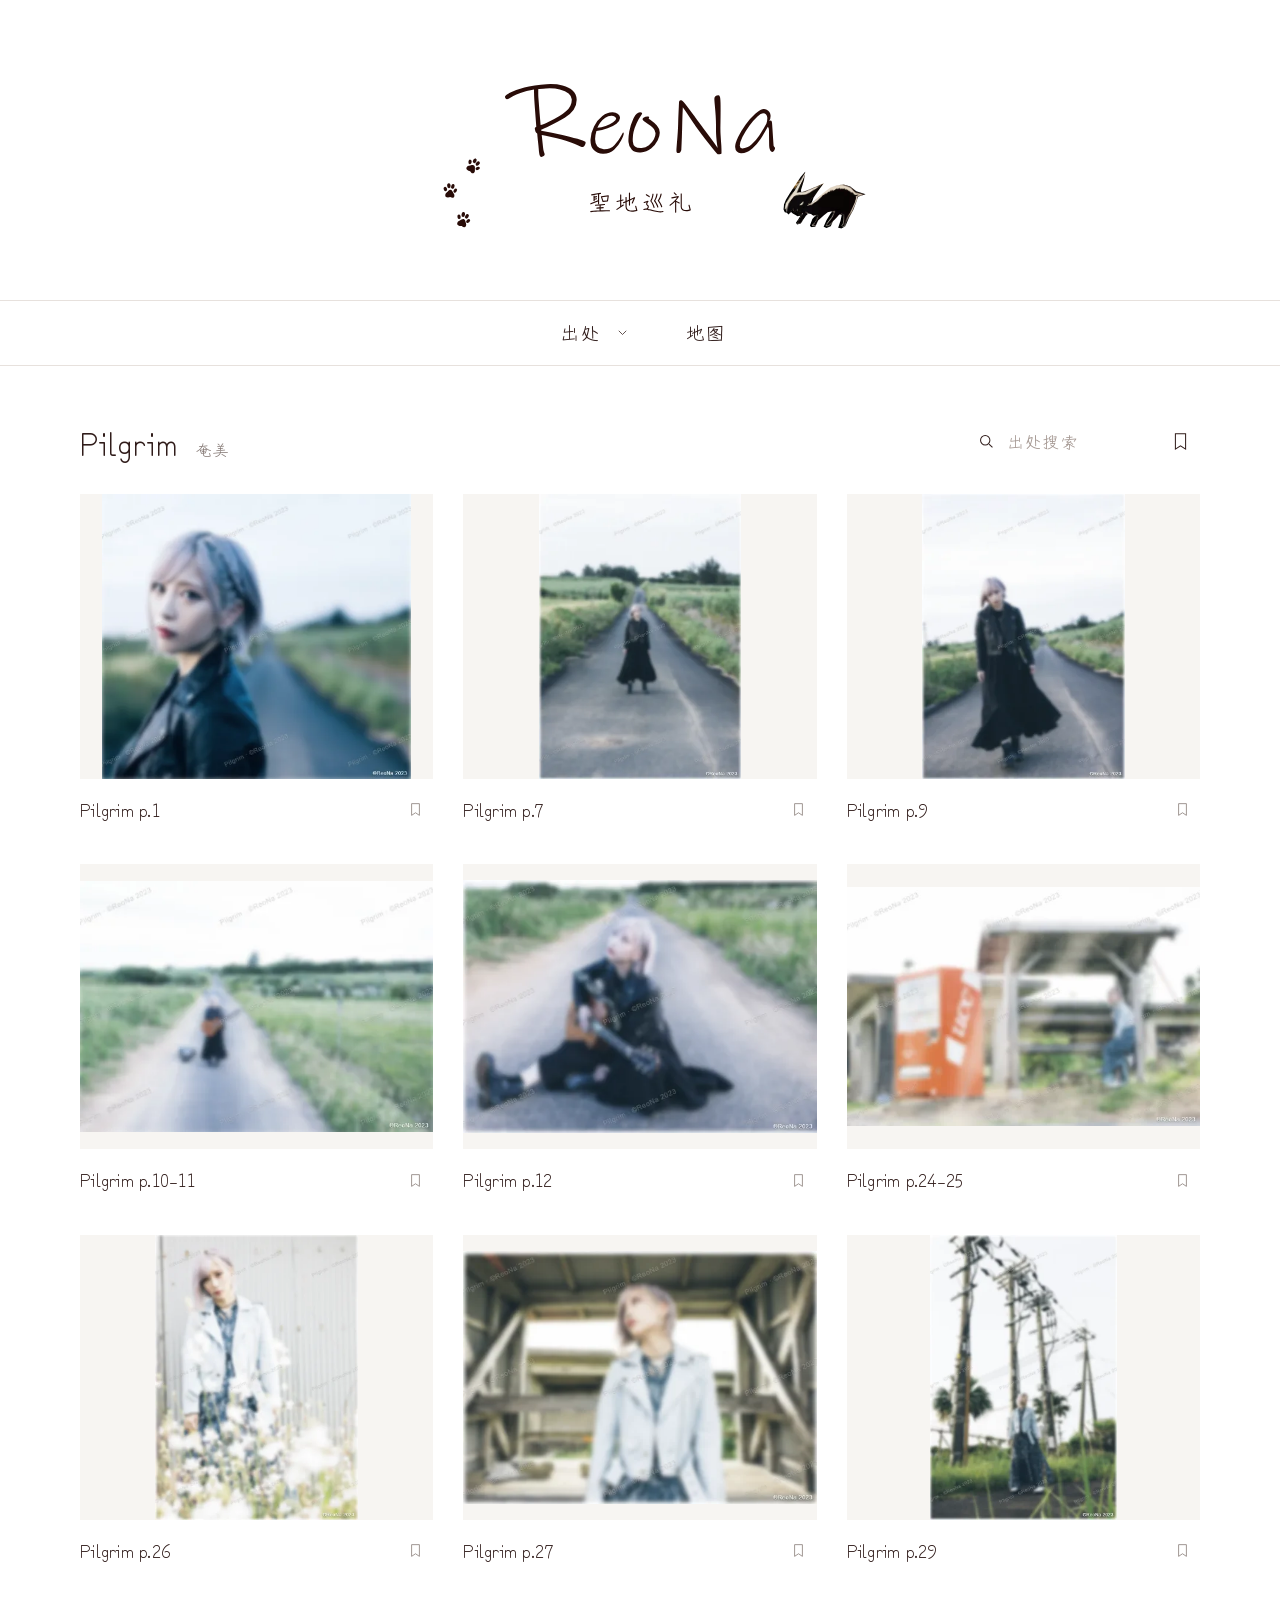
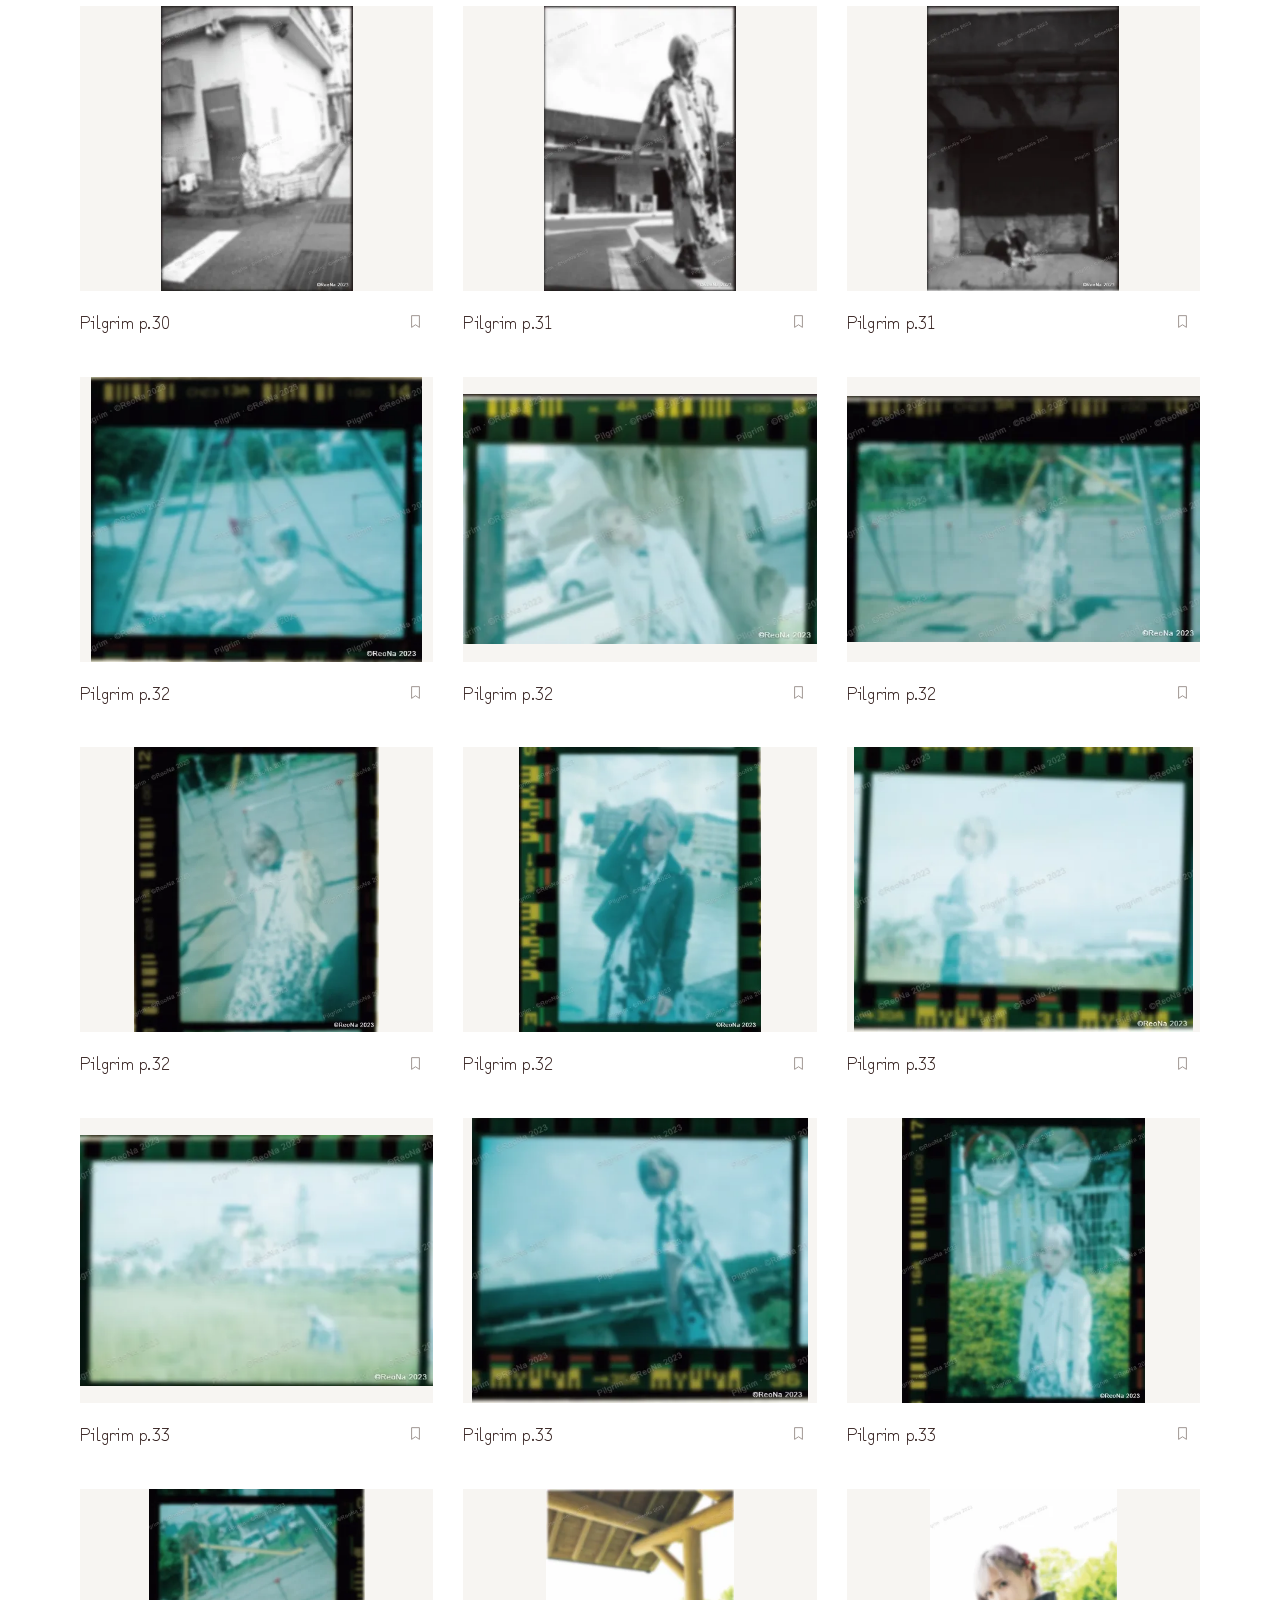
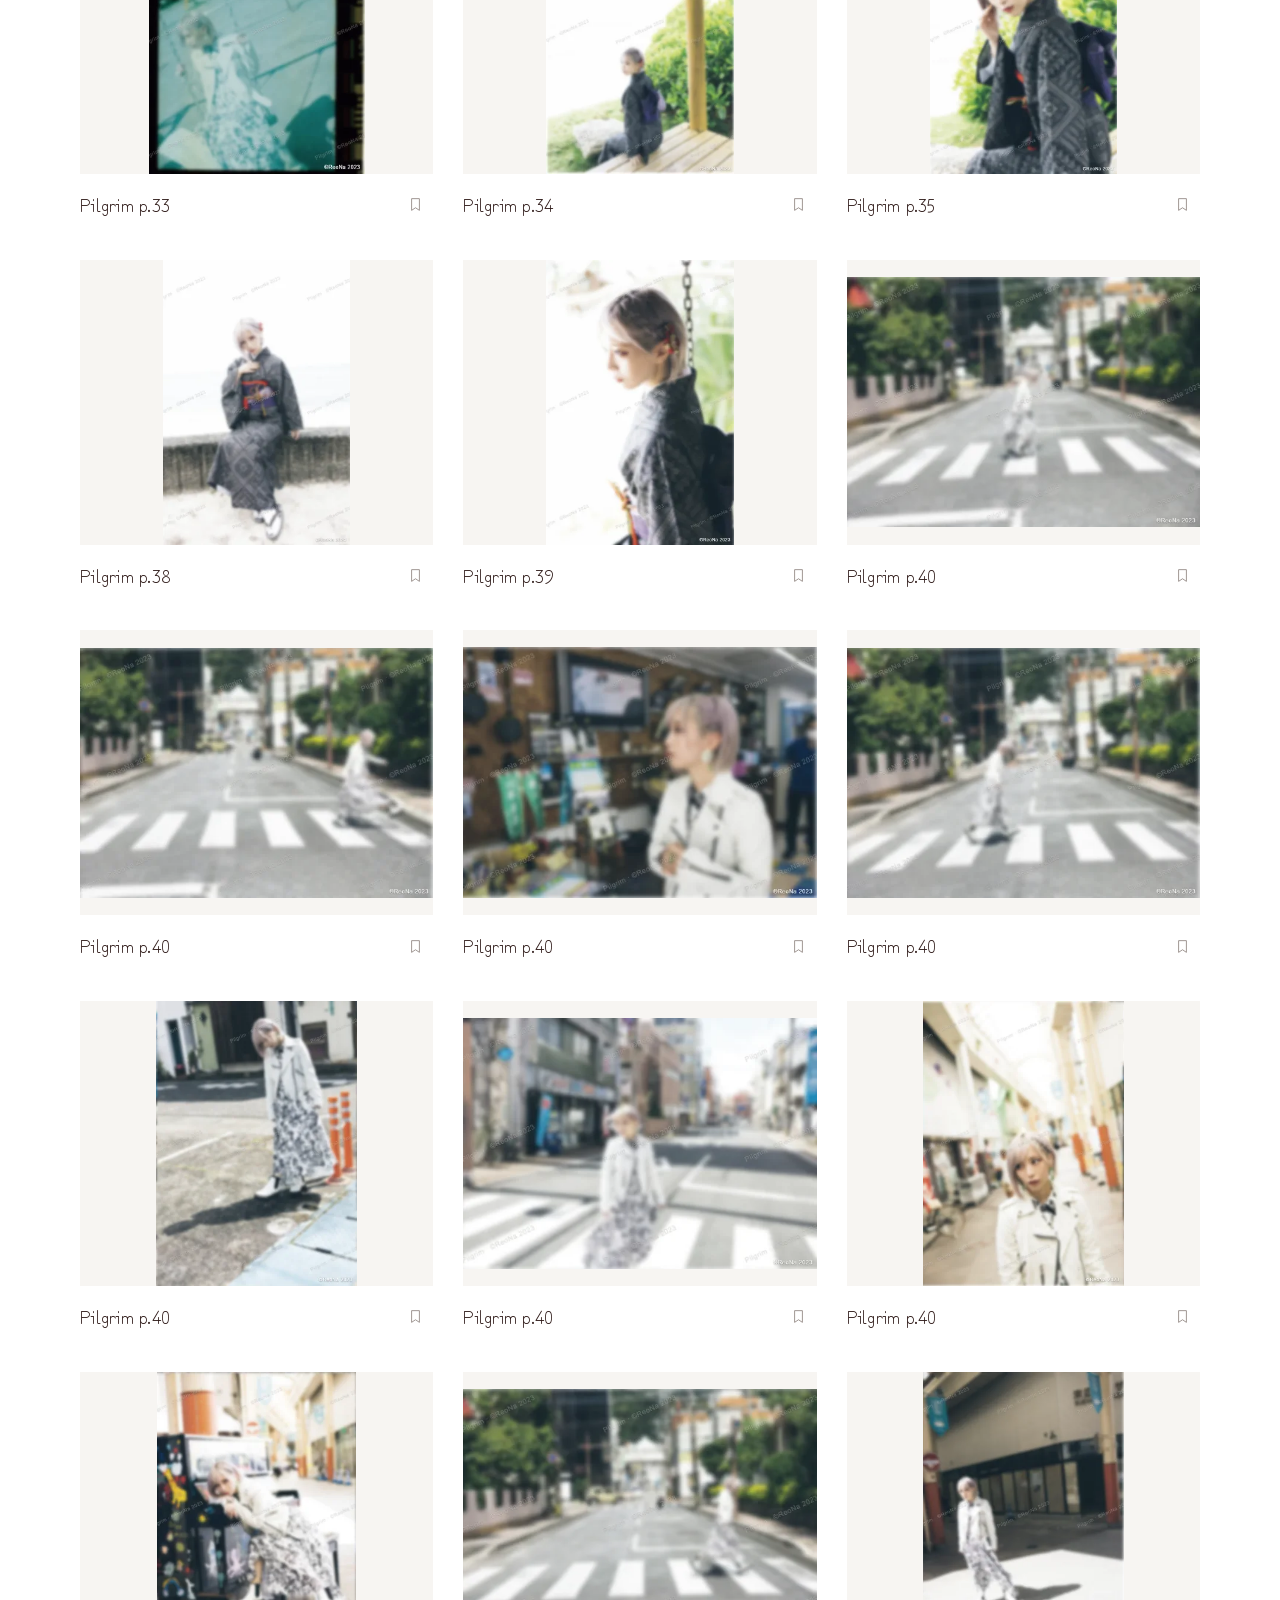
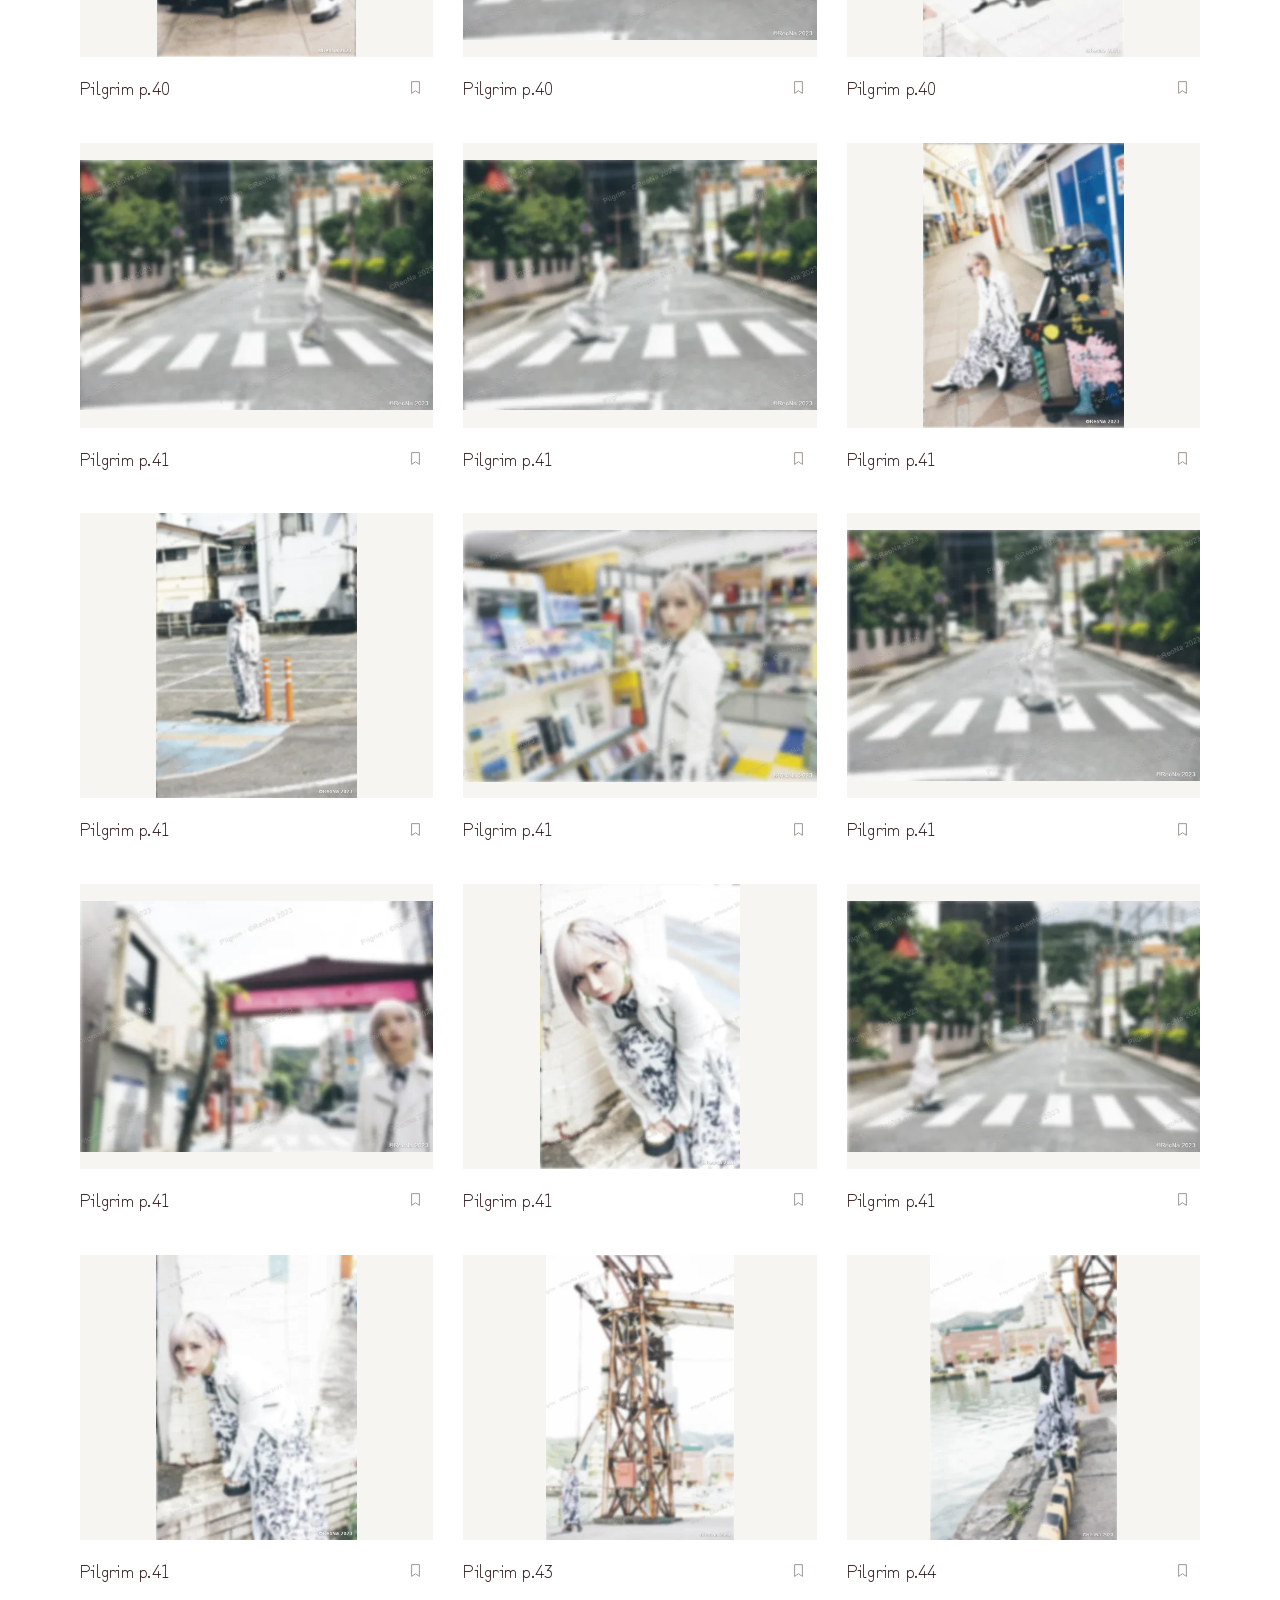
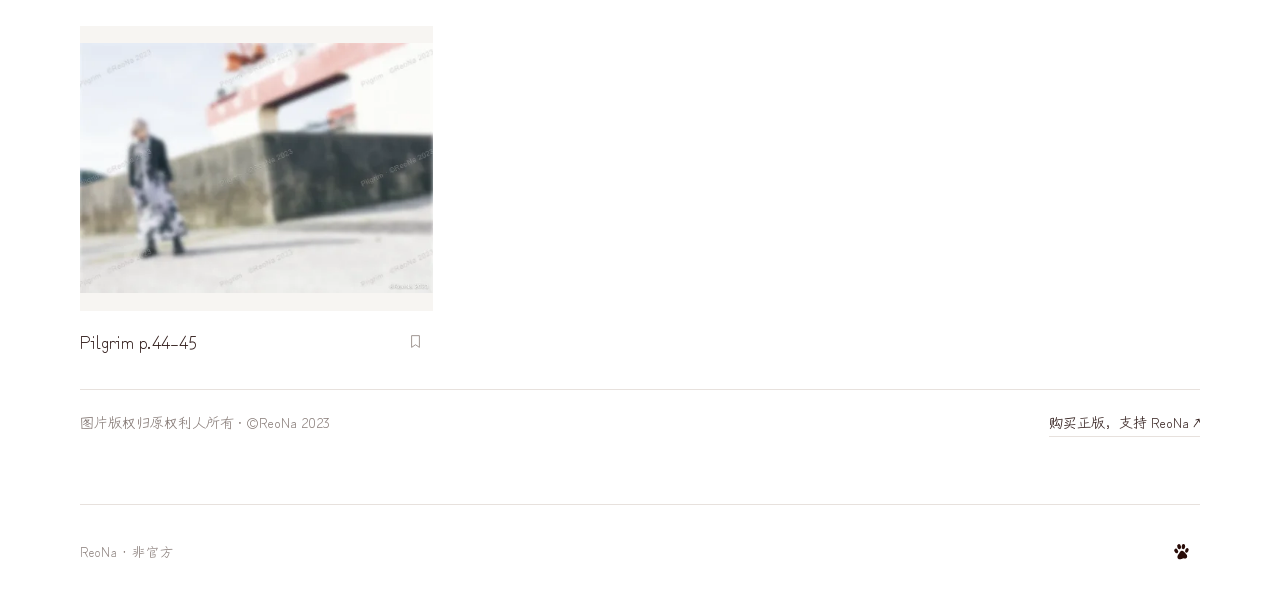
==== index.html @ 30b34d26 "Publish decorated pilgrimage test snapshot from 9f24d1e" ====
<!doctype html>
<html lang="zh-CN">
<head>
<meta charset="utf-8">
<meta name="viewport" content="width=device-width,initial-scale=1">
<meta name="theme-color" content="#ffffff">
<meta name="description" content="ReoNa 圣地巡礼">
<title>ReoNa · 圣地巡礼</title>
<link rel="icon" href="data:,">
<link rel="preload" href="fonts/pilgrimage-hand-jp.woff" as="font" type="font/woff" crossorigin><link rel="preload" href="fonts/pilgrimage-hand-sc.woff" as="font" type="font/woff" crossorigin><link rel="stylesheet" href="style.css">
<script src="data.js" defer></script>
<script src="preview-data.js" defer></script><script src="branding.js" defer></script><script src="source-menu.js" defer></script>
<script src="reference-preview.js" defer></script>
<script src="app.js" type="module"></script>
</head>
<body>
<a class="skip-link" href="#content">跳至内容</a>
<header class="masthead" id="top">
  <h1 class="sr-only">ReoNa 聖地巡礼</h1>
  <div class="brand-composition" aria-hidden="true">
    <span class="brand-wordmark brand-text">ReoNa</span>
    <span class="brand-subtitle brand-text">聖地巡礼</span>
    <div class="brand-decoration" id="brand-decoration"></div>
  </div>
</header>
<nav class="source-nav" aria-label="主导航">
  <div class="source-nav-inner"><div class="source-menu" id="source-menu">
    <button class="source-toggle" id="source-toggle" type="button" aria-expanded="false" aria-controls="source-dropdown">出处<svg viewBox="0 0 12 8" aria-hidden="true"><path d="m1 1 5 5 5-5"/></svg></button>
    <div class="source-dropdown" id="source-dropdown" hidden><div class="source-options" id="source-options"></div></div>
  </div><a class="nav-link" href="map.html">地图</a></div>
</nav>
<main class="page-width" id="content" tabindex="-1">
  <div class="module-heading"><div class="module-title"><h2 id="module-title">Pilgrim</h2><span id="module-region">奄美</span></div><div class="tools" id="gallery-tools"><label class="search"><svg viewBox="0 0 20 20" fill="none" aria-hidden="true"><circle cx="8.5" cy="8.5" r="5.5" stroke="currentColor" stroke-width="1.2"/><path d="m13 13 4 4" stroke="currentColor" stroke-width="1.2"/></svg><input id="page-search" type="search" placeholder="出处搜索" aria-label="出处搜索"></label><button class="saved-filter" id="saved-filter" type="button" aria-label="只看收藏" aria-pressed="false"><svg viewBox="0 0 20 24" fill="none" aria-hidden="true"><path d="M4 3h12v18l-6-4-6 4V3Z" stroke="currentColor" stroke-width="1.2"/></svg><span id="saved-count" hidden></span></button></div></div>
  <div class="photo-grid" id="photo-grid"></div>
  <div class="empty-state" id="empty-state" hidden><p id="empty-message">暂无条目</p><button class="reset-button" id="reset-filter" type="button" hidden>重置</button></div>
  <div class="work-rights" id="work-rights" hidden></div>
  <span id="result-status" class="sr-only" aria-live="polite"></span>
</main>
<footer class="site-footer"><span>ReoNa · 非官方</span><a href="#top" id="back-top" aria-label="返回顶部"><span aria-hidden="true">↑</span></a></footer>
<dialog class="photo-dialog" id="photo-dialog" aria-labelledby="detail-title">
  <a class="detail-back" id="detail-back" href="map.html" hidden>← 返回地图</a>
  <button class="close-button" id="close-detail" type="button" aria-label="关闭">×</button>
  <div class="detail-image-wrap"><img id="detail-image" alt="" hidden><div id="detail-reference" hidden></div></div>
  <div class="detail-bar"><h2 id="detail-title"></h2><div class="detail-actions"><button id="previous-photo" type="button" aria-label="上一张">←</button><button id="next-photo" type="button" aria-label="下一张">→</button><button class="detail-save" id="detail-save" type="button" aria-label="收藏" aria-pressed="false"><svg viewBox="0 0 20 24" fill="none" aria-hidden="true"><path d="M4 3h12v18l-6-4-6 4V3Z" stroke="currentColor" stroke-width="1.2"/></svg></button></div></div>
  <div class="detail-meta" id="detail-meta"></div>
</dialog>
<div class="toast" id="toast" role="status" hidden></div>
<noscript><p class="noscript">请启用 JavaScript。</p></noscript>
</body>
</html>
---- style.css ----
:root{--ink:#301c1a;--accent:#9a6661;--muted:#857975;--line:#e7e1dd;--paper:#f7f5f2;--hand:"Pilgrimage Hand JP","Pilgrimage Hand SC","KaiTi","Yu Mincho",serif;--sans:var(--hand);--serif:var(--hand)}
*{box-sizing:border-box}html{scroll-behavior:smooth;scroll-padding-top:90px}body{margin:0;color:var(--ink);background:#fff;font:18px/1.85 var(--sans);-webkit-font-smoothing:antialiased}body.modal-open{overflow:hidden}a{color:inherit;text-decoration:none}button,input{font:inherit;color:inherit}button{cursor:pointer;background:none;border:0}a,button,input{-webkit-tap-highlight-color:transparent}a:hover,button:hover{color:var(--accent)}img{display:block;width:100%;height:auto}h1,h2,p{margin:0}button:disabled{opacity:.3;cursor:default}[hidden]{display:none!important}button:focus-visible,a:focus-visible,input:focus-visible{outline:2px solid var(--accent);outline-offset:4px}.page-width{width:min(1120px,calc(100% - 112px));margin-inline:auto}.skip-link{position:fixed;top:-60px;left:16px;z-index:50;background:var(--ink);color:#fff;padding:8px 14px}.skip-link:focus{top:8px}.sr-only{position:absolute;width:1px;height:1px;padding:0;margin:-1px;overflow:hidden;clip:rect(0,0,0,0);white-space:nowrap;border:0}
.masthead{height:285px;display:flex;flex-direction:column;align-items:center;justify-content:center;padding-top:9px}.masthead h1{font:italic 91px/1.12 Georgia,serif;letter-spacing:-5px;font-weight:400}.masthead h1 span{color:var(--accent)}.masthead p{font-family:var(--serif);font-size:16px;letter-spacing:5px;margin-top:17px;padding-left:5px}.module-heading{display:flex;align-items:center;justify-content:space-between;gap:24px;margin-top:51px;margin-bottom:27px;min-height:44px}.module-title{display:flex;align-items:baseline;gap:18px}.module-title h2{font:italic 32px/1.3 Georgia,serif;font-weight:400;letter-spacing:-.7px}.module-title>span{font-size:15px;letter-spacing:2px;color:var(--muted)}.tools{display:flex;align-items:center;gap:23px}.search{display:flex;align-items:center;gap:12px;min-height:44px}.search svg{width:17px;height:17px;flex-shrink:0}.search input{font-size:16px;width:130px;max-width:100%;border:0;background:none;padding:10px 0;outline-offset:2px}.search input::placeholder{color:#a39690;letter-spacing:2px}.saved-filter{display:flex;align-items:center;justify-content:center;gap:7px;min-width:40px;min-height:44px;padding:7px 3px;font-size:14px}.saved-filter svg,.detail-save svg,.save-photo svg{width:17px;height:21px}.saved-filter[aria-pressed="true"] svg,.detail-save[aria-pressed="true"] svg,.save-photo[aria-pressed="true"] svg{fill:var(--ink)}.photo-grid{display:grid;grid-template-columns:repeat(3,minmax(0,1fr));column-gap:30px;row-gap:37px}.photo-card{min-width:0}.photo-open{display:block;width:100%;padding:0;text-align:left}.photo-image{display:block;overflow:hidden;background:var(--paper)}.photo-image img{aspect-ratio:1.24;object-fit:cover;transition:transform .5s;filter:saturate(.88)}.photo-open:hover .photo-image img{transform:scale(1.025)}.photo-caption{display:flex;align-items:center;justify-content:space-between;gap:10px;padding-top:12px}.photo-caption .caption-open{font-size:18px;letter-spacing:.25px;padding:4px 0;text-align:left;line-height:1.6}.save-photo{display:grid;place-items:center;flex-shrink:0;width:36px;height:36px;padding:8px;color:var(--muted)}.save-photo svg{width:13px;height:17px}.photo-caption .caption-open:focus-visible{outline-offset:2px}.page-basis{font-size:13px;letter-spacing:.3px;color:var(--muted);margin-top:35px}.empty-state{min-height:350px;display:flex;flex-direction:column;justify-content:center;align-items:center;gap:20px;color:var(--muted);font-size:16px;letter-spacing:1px}.reset-button{font-size:15px;border-bottom:1px solid var(--line);padding:2px 8px;letter-spacing:1px}.site-footer{width:min(1120px,calc(100% - 112px));margin:67px auto 0;border-top:1px solid var(--line);display:flex;align-items:center;justify-content:space-between;padding:27px 0 32px;color:var(--muted);font-size:13px;letter-spacing:1px}.site-footer>a{font-size:23px;line-height:1.5;padding:3px 8px}
.photo-dialog{width:min(1000px,calc(100% - 64px));max-height:92dvh;padding:0;border:0;background:#fff;color:var(--ink);overflow:auto}.photo-dialog::backdrop{background:#241813aa;backdrop-filter:blur(4px)}.close-button{position:absolute;right:12px;top:10px;width:40px;height:40px;z-index:2;background:#fffffff2;font-size:29px;line-height:1}.detail-image-wrap{height:calc(88dvh - 82px);min-height:220px;background:var(--paper);padding:0 50px}.detail-image-wrap img{width:100%;height:100%;object-fit:contain}.detail-bar{display:flex;align-items:center;justify-content:space-between;gap:20px;min-height:82px;padding:14px 27px}.detail-bar h2{font:400 17px/1.5 var(--sans);letter-spacing:.5px}.detail-actions{display:flex;align-items:center;gap:12px}.detail-actions button{min-width:40px;height:44px;display:grid;place-items:center;font-size:22px;padding:5px}.detail-actions .detail-save{margin-left:8px}.toast{position:fixed;left:50%;bottom:24px;transform:translateX(-50%);z-index:40;background:var(--ink);color:#fff;padding:9px 19px;font-size:15px;letter-spacing:1px;white-space:nowrap}.noscript{text-align:center;padding:30px}
@media(min-width:1600px){.masthead{height:320px}}
@media(max-width:1000px){.page-width,.site-footer{width:calc(100% - 72px)}.photo-grid{grid-template-columns:repeat(2,minmax(0,1fr));column-gap:25px}.masthead{height:260px}.module-heading{margin-top:42px}}
@media(max-width:600px){html{scroll-padding-top:75px}.page-width,.site-footer{width:calc(100% - 44px)}.masthead{height:245px;padding-top:2px}.masthead h1{font-size:76px;letter-spacing:-4px}.masthead p{font-size:15px;letter-spacing:4px;margin-top:17px}.module-heading{margin-top:32px;margin-bottom:21px;gap:14px}.module-title{gap:13px}.module-title h2{font-size:29px}.module-title>span{font-size:14px;letter-spacing:1px}.tools{gap:10px}.search{gap:8px}.search svg{width:15px;height:15px}.search input{font-size:16px;width:76px;padding:8px 0}.search input::placeholder{font-size:15px;letter-spacing:1px}.saved-filter{min-width:30px;font-size:13px;gap:4px}.saved-filter svg{width:15px;height:19px}.photo-grid{grid-template-columns:1fr;gap:27px}.photo-image img{aspect-ratio:1.24}.photo-caption{padding-top:8px}.photo-caption .caption-open{font-size:18px;letter-spacing:.3px}.save-photo{width:34px;height:34px}.page-basis{font-size:13px;margin-top:26px}.empty-state{min-height:300px;font-size:15px}.site-footer{margin-top:43px;padding-top:23px;padding-bottom:24px;font-size:12px}.photo-dialog{width:calc(100% - 22px);max-height:92dvh}.detail-image-wrap{height:calc(86dvh - 74px);padding:0;min-height:240px}.detail-bar{min-height:74px;padding:11px 17px;gap:9px}.detail-bar h2{font-size:18px}.detail-actions{gap:0}.detail-actions button{width:35px;min-width:35px;font-size:20px}.detail-actions .detail-save{margin-left:1px}.detail-save svg{width:14px;height:18px}.close-button{right:8px;top:8px;width:34px;height:34px;font-size:27px}.toast{font-size:14px;padding:8px 17px}}
@media(max-width:360px){.module-title{gap:8px}.module-title h2{font-size:27px}.tools{gap:5px}.search input{width:63px}.module-heading{gap:8px}}
@media(prefers-reduced-motion:reduce){html{scroll-behavior:auto}*,*:before,*:after{transition:none!important}}

.photo-card{position:relative}.save-photo{position:absolute;right:0;bottom:0}.photo-caption{padding-right:40px}

/* Branding slots and work navigation */
.masthead{height:300px;padding:0}.brand-composition{position:relative;width:330px;padding:0 20px 20px}.brand-wordmark{width:280px;height:109px;object-fit:contain;margin:0 auto}.brand-subtitle{width:103px;height:23px;object-fit:contain;margin:16px auto 0}.kuro-mascot{position:absolute;width:84px;height:73px;right:-62px;bottom:-3px;transform:rotate(3deg)}.paw-trail{position:absolute;left:-34px;top:91px;width:48px;height:93px}.paw-trail img{position:absolute;width:16px;height:18px;transform:rotate(24deg)}.paw-trail img:nth-child(1){left:24px;top:0;transform:rotate(36deg)}.paw-trail img:nth-child(2){left:1px;top:25px;transform:rotate(5deg)}.paw-trail img:nth-child(3){left:14px;top:54px;transform:rotate(20deg)}.module-title h2{font-family:var(--sans);font-style:normal;font-weight:400;font-size:26px;letter-spacing:1px}.site-footer>a{padding:10px}.site-footer>a img{width:17px;height:20px;transform:rotate(-7deg)}#content:focus{outline:none}
@media(min-width:1600px){.masthead{height:325px}}
@media(max-width:600px){.masthead{height:265px}.brand-composition{width:264px;padding:0 12px 19px}.brand-wordmark{width:238px;height:96px}.brand-subtitle{width:91px;height:21px;margin-top:12px}.kuro-mascot{width:62px;height:56px;right:-29px;bottom:0}.paw-trail{left:-17px;top:80px;width:35px;height:79px}.paw-trail img{width:13px;height:15px}.paw-trail img:nth-child(1){left:17px;top:0}.paw-trail img:nth-child(2){left:0;top:23px}.paw-trail img:nth-child(3){left:9px;top:47px}.module-title h2{font-size:24px;letter-spacing:.8px}.site-footer>a img{width:15px;height:18px}}
@media(max-width:360px){.brand-composition{width:245px}.brand-wordmark{width:221px}.kuro-mascot{right:-22px;width:57px}.paw-trail{left:-10px}}


/* Text fallback keeps the header usable without image assets. */
.brand-text{display:block;text-align:center}
.brand-wordmark.brand-text{font:italic 83px/109px "Ink Free",Georgia,serif;letter-spacing:-5px}
.brand-subtitle.brand-text{font:15px/23px "Yu Mincho",SimSun,serif;letter-spacing:4px;width:auto}
.photo-image{aspect-ratio:1.24}
@media(max-width:600px){.brand-wordmark.brand-text{font-size:72px;line-height:96px}.brand-subtitle.brand-text{font-size:17px;line-height:21px}}

/* Source dropdown: one level, thin rules, quiet type, generous spacing. */
.source-nav{position:sticky;top:0;z-index:10;background:#fffffff7;backdrop-filter:blur(12px);border-block:1px solid var(--line)}
.source-nav-inner{width:min(1120px,calc(100% - 112px));margin:auto;display:flex;justify-content:center}
.source-menu{position:relative}
.source-toggle{height:64px;min-width:132px;display:flex;align-items:center;justify-content:center;gap:16px;font-size:17px;letter-spacing:3px;padding:0 24px}
.source-toggle svg{width:9px;height:6px;fill:none;stroke:currentColor;stroke-width:1;transition:transform .2s}
.source-toggle[aria-expanded="true"] svg{transform:rotate(180deg)}
.source-dropdown{position:absolute;top:100%;left:50%;transform:translateX(-50%);width:390px;max-width:calc(100vw - 32px);padding:18px 30px 23px;background:#fff;border:1px solid var(--line);border-top:0;box-shadow:0 14px 24px #301c1a08}
.source-options{max-height:min(58dvh,520px);overflow-y:auto;overscroll-behavior:contain;scrollbar-width:thin;scrollbar-color:#d8cfca transparent;scrollbar-gutter:stable;padding-inline-end:16px}
.source-option{display:flex;align-items:baseline;justify-content:space-between;gap:18px;min-height:48px;padding:13px 0;border-bottom:1px solid var(--line);font-size:16px;letter-spacing:.6px}
.source-option:last-child{border-bottom:0}.source-option span{line-height:1.7}.source-option small{flex-shrink:0;color:var(--muted);font-size:13px;letter-spacing:1px}.source-option[aria-current="page"]{color:var(--accent)}
.source-option[aria-current="page"] span:before{content:"";display:inline-block;vertical-align:middle;width:3px;height:3px;background:currentColor;border-radius:50%;margin-right:9px}
.detail-meta{padding:0 27px 25px;display:grid;gap:18px;font-size:16px}.detail-meta:empty{display:none}.detail-meta section{border-top:1px solid var(--line);padding-top:17px}.detail-meta h3{font-size:14px;color:var(--muted);font-weight:400;letter-spacing:2px;margin:0 0 9px}.detail-meta p{margin:4px 0}.detail-meta a{border-bottom:1px solid var(--line)}.detail-location{padding:9px 0}.detail-location+.detail-location{border-top:1px solid var(--line)}.detail-muted{font-size:14px;color:var(--muted)}.map-links{display:flex;gap:20px;flex-wrap:wrap;margin-top:8px}
.detail-image-wrap{height:calc(65dvh - 60px)}
@media(max-width:1000px){.source-nav-inner{width:calc(100% - 72px)}}
@media(max-width:600px){.source-nav-inner{width:calc(100% - 44px)}.source-toggle{height:56px;font-size:16px;min-width:112px;gap:13px}.source-dropdown{width:calc(100vw - 44px);padding:12px 23px 17px}.source-options{max-height:55dvh}.source-option{min-height:47px;font-size:15px;gap:13px}.source-option small{font-size:12px}.detail-meta{padding:0 17px 20px;font-size:15px}.detail-image-wrap{height:46dvh;min-height:220px}}

/* Book-reference previews are private style studies; release assets must be processed files. */
.nav-link{height:64px;display:flex;align-items:center;justify-content:center;min-width:94px;padding:0 18px;font-size:16px;letter-spacing:2px}.nav-link[aria-current=page]{color:var(--accent)}.nav-link[hidden]{display:none}
.work-rights{margin:30px 0 10px;padding-top:20px;border-top:1px solid var(--line);display:flex;gap:12px 24px;justify-content:space-between;flex-wrap:wrap;font-size:14px;color:var(--muted)}.work-rights[hidden]{display:none}.work-rights a{border-bottom:1px solid var(--line);color:var(--ink)}
.reference-preview{display:block;position:relative;width:100%;height:100%;overflow:hidden;container-type:inline-size;background:#eee9e3}.reference-preview>img{width:100%;height:100%;object-fit:contain;filter:blur(var(--reference-blur,0.6cqi)) saturate(var(--reference-saturation,.8));transform:scale(1.015)}
.reference-watermarks{position:absolute;inset:-10%;display:grid;grid-template-columns:repeat(3,1fr);grid-template-rows:repeat(3,1fr);align-items:center;justify-items:center;pointer-events:none;opacity:var(--watermark-opacity,.23);color:white;text-shadow:0 1px 2px #30241c;font-family:Arial,sans-serif;font-size:clamp(8px,2.4cqi,19px);letter-spacing:1px}.reference-watermarks>span{transform:rotate(var(--watermark-angle,-25deg));white-space:nowrap}.reference-copyright{position:absolute;bottom:10px;right:12px;font:clamp(8px,2.3cqi,15px) Arial;color:#fff;text-shadow:0 1px 3px #0009;letter-spacing:1px}
.photo-image>.reference-preview{width:100%;height:100%}#detail-reference{width:100%;height:100%;min-height:0}#detail-reference[hidden]{display:none}.detail-image-wrap:has(#detail-reference:not([hidden])){padding:20px}.detail-image-wrap:has(#detail-image[hidden]):has(#detail-reference[hidden]){display:none}
.review-page{width:min(1200px,calc(100% - 80px));margin:42px auto}.review-heading{display:flex;align-items:baseline;gap:24px;margin-bottom:30px}.review-heading h2{font-size:23px;font-weight:400;letter-spacing:2px}.review-heading>span{font-size:14px;color:var(--muted)}.review-grid{display:grid;grid-template-columns:repeat(3,minmax(0,1fr));gap:32px}.review-preset h3{font-size:16px;font-weight:400;text-align:center;border-block:1px solid var(--line);padding:17px;margin:0 0 25px}.review-preset figure{margin:0 0 28px}.review-preset figure>.reference-preview{height:300px}.review-preset figcaption{font-size:15px;margin-top:12px}
@media(max-width:600px){.nav-link{height:56px;min-width:68px;font-size:15px;padding:0 12px}.work-rights{font-size:13px;margin-top:25px;line-height:1.8}.review-page{width:calc(100% - 32px);margin:25px auto}.review-grid{gap:10px}.review-preset figure>.reference-preview{height:150px}.review-preset figcaption{font-size:13px}.review-preset h3{font-size:15px;padding:14px}.review-heading{display:block;margin-bottom:22px}.detail-image-wrap:has(#detail-reference:not([hidden])){padding:10px}}
@media(max-width:600px){.review-grid{display:flex;gap:18px;overflow-x:auto;scroll-snap-type:x mandatory;padding-bottom:10px}.review-preset{flex:0 0 85%;scroll-snap-align:start}.review-preset figure>.reference-preview{height:280px}}

/* Anchor narrow-screen dropdowns to the navigation row, not the first button. */
.source-dropdown{--source-menu-inset:42px;--source-menu-available:min(var(--source-menu-space,100dvh),max(0px,calc(100dvh - var(--source-menu-top,0px) - 12px)));max-height:var(--source-menu-available)}
.source-options{max-height:min(58dvh,520px,max(0px,calc(var(--source-menu-available) - var(--source-menu-inset))))}
@media(max-width:600px){.source-nav-inner{position:relative}.source-menu{position:static}.source-dropdown{left:0;right:0;transform:none;width:100%;max-width:none;--source-menu-inset:30px}.source-options{max-height:min(55dvh,max(0px,calc(var(--source-menu-available) - var(--source-menu-inset))))}.source-option span{min-width:0;overflow-wrap:anywhere}}

/* Processed references already contain the approved blur, colour and watermark. */
.photo-image img.processed-reference{filter:none;object-fit:contain;width:100%;height:100%;aspect-ratio:auto}
.detail-back{position:absolute;top:10px;left:12px;z-index:2;padding:11px 13px;background:#fffffff2;font-size:15px;line-height:18px}
.detail-back[hidden]{display:none}.map-links{display:flex;flex-wrap:wrap;gap:12px 20px}
@media(max-width:600px){.detail-back{top:8px;left:8px;padding:8px 10px;font-size:14px}}

/* Handwritten UI; subset webfonts are bundled with their OFL notices. */
@font-face{font-family:"Pilgrimage Hand JP";src:url("fonts/pilgrimage-hand-jp.woff") format("woff");font-style:normal;font-weight:400;font-display:swap}
@font-face{font-family:"Pilgrimage Hand SC";src:url("fonts/pilgrimage-hand-sc.woff") format("woff");font-style:normal;font-weight:400;font-display:swap}
body{font-synthesis:none}button,input,select,textarea{font-family:var(--hand)}
.module-title h2{font:400 32px/1.5 var(--hand);letter-spacing:1px}.source-dropdown{width:430px}.source-option{font-size:18px;min-height:54px;padding:12px 0}.source-option small{font-size:14px}
.source-toggle,.nav-link{font-size:18px}.detail-bar h2{font-size:21px}.detail-meta{font-size:18px}.detail-meta h3,.detail-muted{font-size:15px}.work-rights{font-size:14px}.detail-back{font-size:16px}
@media(max-width:600px){body{font-size:17px}.source-toggle,.nav-link{font-size:17px}.source-option{font-size:17px;min-height:52px}.source-option small{font-size:13px}.source-dropdown{width:100%}.module-title h2{font-size:29px}.module-title>span{font-size:14px}.detail-meta{font-size:17px}.detail-bar h2{font-size:19px}.detail-back{font-size:15px}.work-rights{font-size:13px}.search input::placeholder{font-size:15px}}
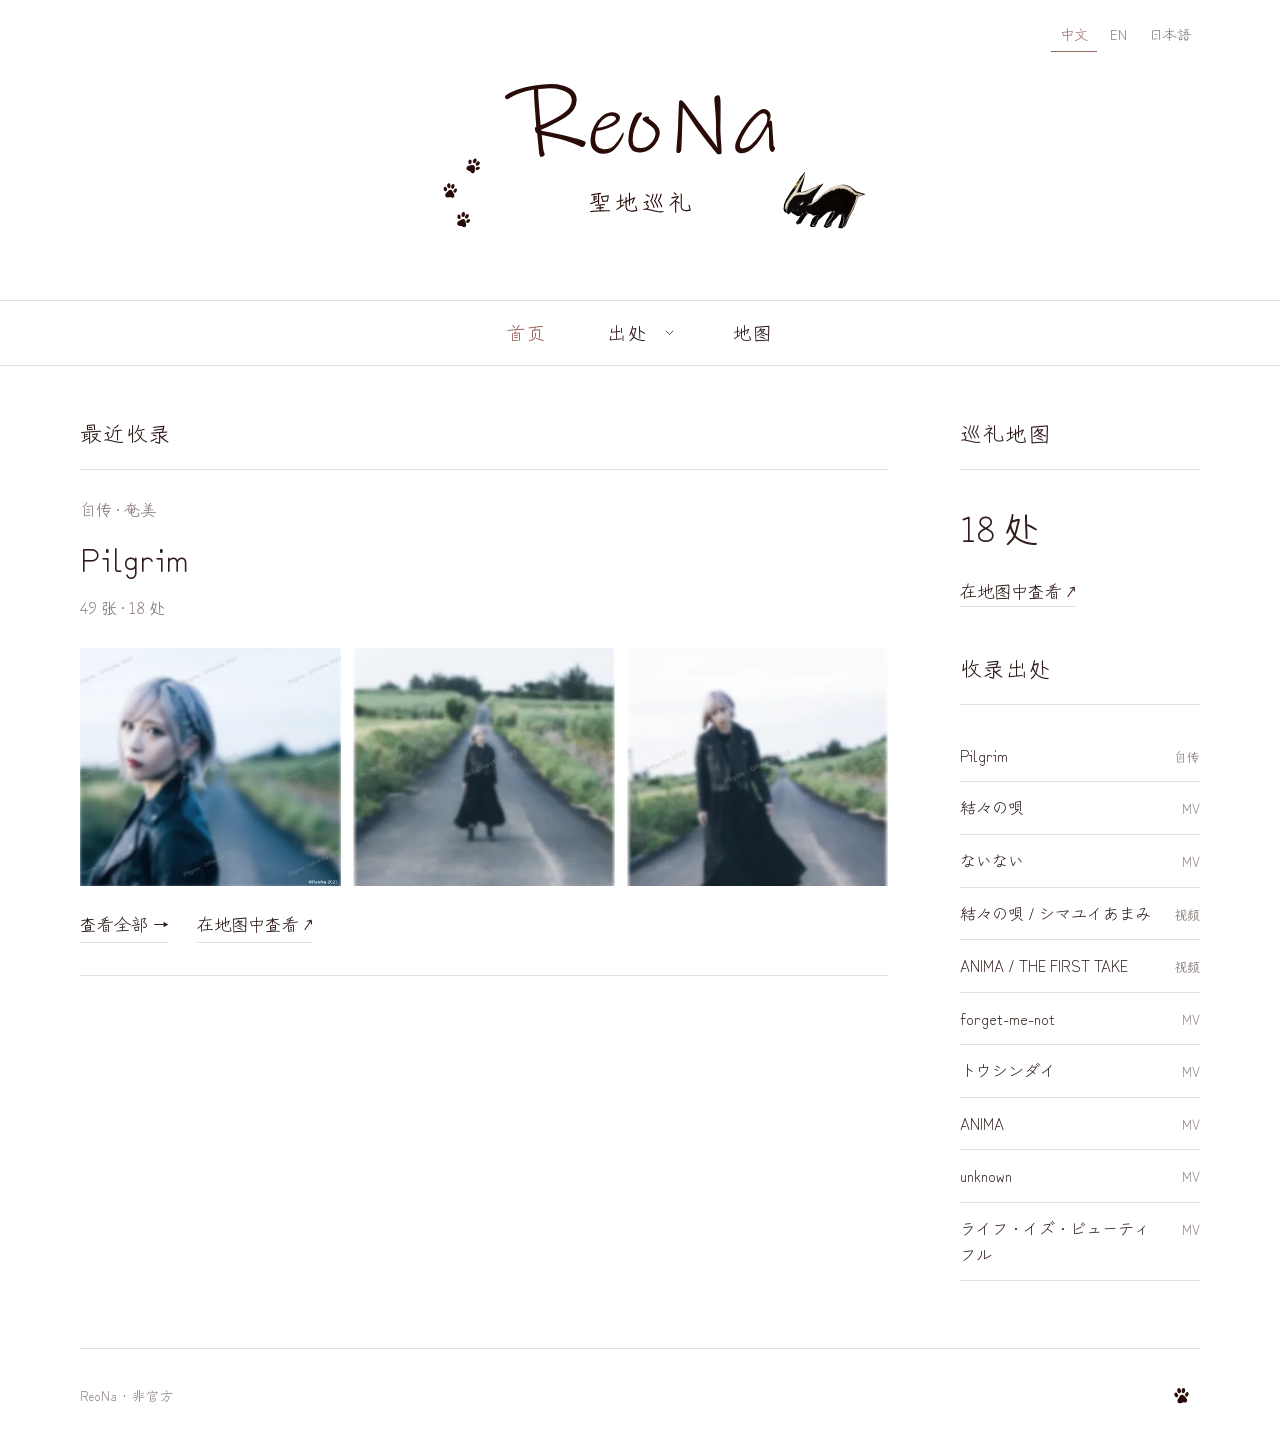
==== commit 83f1e8ca: "Refresh test site from 873ddc4 with home, languages and loading improvements" ====
--- a/index.html
+++ b/index.html
@@ -14,37 +14,40 @@
 <script src="app.js" type="module"></script>
 </head>
 <body>
-<a class="skip-link" href="#content">跳至内容</a>
-<header class="masthead" id="top">
-  <h1 class="sr-only">ReoNa 聖地巡礼</h1>
-  <div class="brand-composition" aria-hidden="true">
+<a class="skip-link" href="#content"><span data-i18n="跳至内容">跳至内容</span></a>
+<header class="masthead" id="top"><div class="language-switch" role="group" aria-label="语言" data-i18n-aria-label="语言"><button type="button" data-language="zh" aria-pressed="true" lang="zh-CN">中文</button><button type="button" data-language="en" aria-pressed="false" lang="en">EN</button><button type="button" data-language="ja" aria-pressed="false" lang="ja">日本語</button></div>
+  <h1 class="sr-only">ReoNa <span data-i18n="圣地巡礼">聖地巡礼</span></h1>
+  <a class="brand-home-link" href="index.html" aria-label="首页" data-i18n-aria-label="首页"><div class="brand-composition" aria-hidden="true">
     <span class="brand-wordmark brand-text">ReoNa</span>
     <span class="brand-subtitle brand-text">聖地巡礼</span>
     <div class="brand-decoration" id="brand-decoration"></div>
-  </div>
+  </div></a>
 </header>
-<nav class="source-nav" aria-label="主导航">
-  <div class="source-nav-inner"><div class="source-menu" id="source-menu">
-    <button class="source-toggle" id="source-toggle" type="button" aria-expanded="false" aria-controls="source-dropdown">出处<svg viewBox="0 0 12 8" aria-hidden="true"><path d="m1 1 5 5 5-5"/></svg></button>
+<nav class="source-nav" aria-label="主导航" data-i18n-aria-label="主导航">
+  <div class="source-nav-inner"><a class="nav-link home-link" href="index.html" data-i18n="首页">首页</a><div class="source-menu" id="source-menu">
+    <button class="source-toggle" id="source-toggle" type="button" aria-expanded="false" aria-controls="source-dropdown"><span data-i18n="出处">出处</span><svg viewBox="0 0 12 8" aria-hidden="true"><path d="m1 1 5 5 5-5"/></svg></button>
     <div class="source-dropdown" id="source-dropdown" hidden><div class="source-options" id="source-options"></div></div>
-  </div><a class="nav-link" href="map.html">地图</a></div>
+  </div><a class="nav-link" href="map.html" data-i18n="地图">地图</a></div>
 </nav>
 <main class="page-width" id="content" tabindex="-1">
-  <div class="module-heading"><div class="module-title"><h2 id="module-title">Pilgrim</h2><span id="module-region">奄美</span></div><div class="tools" id="gallery-tools"><label class="search"><svg viewBox="0 0 20 20" fill="none" aria-hidden="true"><circle cx="8.5" cy="8.5" r="5.5" stroke="currentColor" stroke-width="1.2"/><path d="m13 13 4 4" stroke="currentColor" stroke-width="1.2"/></svg><input id="page-search" type="search" placeholder="出处搜索" aria-label="出处搜索"></label><button class="saved-filter" id="saved-filter" type="button" aria-label="只看收藏" aria-pressed="false"><svg viewBox="0 0 20 24" fill="none" aria-hidden="true"><path d="M4 3h12v18l-6-4-6 4V3Z" stroke="currentColor" stroke-width="1.2"/></svg><span id="saved-count" hidden></span></button></div></div>
+<section id="home-view" class="home-layout"><section class="home-journal" aria-labelledby="home-title"><h2 class="section-title" id="home-title" data-i18n="最近收录">最近收录</h2><div id="home-feed"></div></section><aside class="home-aside"><section><h2 class="section-title" data-i18n="巡礼地图">巡礼地图</h2><p id="home-map-summary" class="home-map-summary"></p><a class="text-link" href="map.html" data-i18n="在地图中查看 ↗">在地图中查看 ↗</a></section><section><h2 class="section-title" data-i18n="收录出处">收录出处</h2><div id="home-sources" class="home-sources"></div></section></aside></section>
+<section id="gallery-view" hidden>
+  <div class="module-heading"><div class="module-title"><h2 id="module-title">Pilgrim</h2><span id="module-region">奄美</span></div><div class="tools" id="gallery-tools"><label class="search"><svg viewBox="0 0 20 20" fill="none" aria-hidden="true"><circle cx="8.5" cy="8.5" r="5.5" stroke="currentColor" stroke-width="1.2"/><path d="m13 13 4 4" stroke="currentColor" stroke-width="1.2"/></svg><input id="page-search" type="search" placeholder="出处搜索" data-i18n-placeholder="出处搜索" aria-label="出处搜索" data-i18n-aria-label="出处搜索"></label><button class="saved-filter" id="saved-filter" type="button" aria-label="只看收藏" data-i18n-aria-label="只看收藏" aria-pressed="false"><svg viewBox="0 0 20 24" fill="none" aria-hidden="true"><path d="M4 3h12v18l-6-4-6 4V3Z" stroke="currentColor" stroke-width="1.2"/></svg><span id="saved-count" hidden></span></button></div></div>
   <div class="photo-grid" id="photo-grid"></div>
-  <div class="empty-state" id="empty-state" hidden><p id="empty-message">暂无条目</p><button class="reset-button" id="reset-filter" type="button" hidden>重置</button></div>
+  <div class="empty-state" id="empty-state" hidden><p id="empty-message">暂无条目</p><button class="reset-button" id="reset-filter" type="button" hidden><span data-i18n="重置">重置</span></button></div>
   <div class="work-rights" id="work-rights" hidden></div>
   <span id="result-status" class="sr-only" aria-live="polite"></span>
+</section>
 </main>
-<footer class="site-footer"><span>ReoNa · 非官方</span><a href="#top" id="back-top" aria-label="返回顶部"><span aria-hidden="true">↑</span></a></footer>
+<footer class="site-footer"><span data-i18n="ReoNa · 非官方">ReoNa · 非官方</span><a href="#top" id="back-top" aria-label="返回顶部" data-i18n-aria-label="返回顶部"><span aria-hidden="true">↑</span></a></footer>
 <dialog class="photo-dialog" id="photo-dialog" aria-labelledby="detail-title">
-  <a class="detail-back" id="detail-back" href="map.html" hidden>← 返回地图</a>
-  <button class="close-button" id="close-detail" type="button" aria-label="关闭">×</button>
+  <a class="detail-back" id="detail-back" href="map.html" hidden><span data-i18n="← 返回地图">← 返回地图</span></a>
+  <button class="close-button" id="close-detail" type="button" aria-label="关闭" data-i18n-aria-label="关闭">×</button>
   <div class="detail-image-wrap"><img id="detail-image" alt="" hidden><div id="detail-reference" hidden></div></div>
-  <div class="detail-bar"><h2 id="detail-title"></h2><div class="detail-actions"><button id="previous-photo" type="button" aria-label="上一张">←</button><button id="next-photo" type="button" aria-label="下一张">→</button><button class="detail-save" id="detail-save" type="button" aria-label="收藏" aria-pressed="false"><svg viewBox="0 0 20 24" fill="none" aria-hidden="true"><path d="M4 3h12v18l-6-4-6 4V3Z" stroke="currentColor" stroke-width="1.2"/></svg></button></div></div>
+  <div class="detail-bar"><h2 id="detail-title"></h2><div class="detail-actions"><button id="previous-photo" type="button" aria-label="上一张" data-i18n-aria-label="上一张">←</button><button id="next-photo" type="button" aria-label="下一张" data-i18n-aria-label="下一张">→</button><button class="detail-save" id="detail-save" type="button" aria-label="收藏" data-i18n-aria-label="收藏" aria-pressed="false"><svg viewBox="0 0 20 24" fill="none" aria-hidden="true"><path d="M4 3h12v18l-6-4-6 4V3Z" stroke="currentColor" stroke-width="1.2"/></svg></button></div></div>
   <div class="detail-meta" id="detail-meta"></div>
 </dialog>
 <div class="toast" id="toast" role="status" hidden></div>
-<noscript><p class="noscript">请启用 JavaScript。</p></noscript>
+<noscript><p class="noscript"><span data-i18n="请启用 JavaScript。">请启用 JavaScript。</span></p></noscript>
 </body>
 </html>
--- a/style.css
+++ b/style.css
@@ -69,3 +69,15 @@
 .module-title h2{font:400 32px/1.5 var(--hand);letter-spacing:1px}.source-dropdown{width:430px}.source-option{font-size:18px;min-height:54px;padding:12px 0}.source-option small{font-size:14px}
 .source-toggle,.nav-link{font-size:18px}.detail-bar h2{font-size:21px}.detail-meta{font-size:18px}.detail-meta h3,.detail-muted{font-size:15px}.work-rights{font-size:14px}.detail-back{font-size:16px}
 @media(max-width:600px){body{font-size:17px}.source-toggle,.nav-link{font-size:17px}.source-option{font-size:17px;min-height:52px}.source-option small{font-size:13px}.source-dropdown{width:100%}.module-title h2{font-size:29px}.module-title>span{font-size:14px}.detail-meta{font-size:17px}.detail-bar h2{font-size:19px}.detail-back{font-size:15px}.work-rights{font-size:13px}.search input::placeholder{font-size:15px}}
+
+/* Home, language controls and progressive references share the existing FC palette. */
+.masthead{position:relative}.language-switch{position:absolute;top:18px;right:max(24px,calc((100% - 1120px)/2));display:flex;align-items:center;gap:4px;z-index:2;font-size:14px;line-height:1.3}.language-switch button{min-height:34px;padding:6px 9px;color:var(--muted);border-bottom:1px solid transparent}.language-switch button[aria-pressed=true]{color:var(--accent);border-color:var(--accent)}
+.home-layout{display:grid;grid-template-columns:minmax(0,1fr) 240px;gap:72px;margin-top:48px}.section-title{font-size:21px;font-weight:400;letter-spacing:2px;padding-bottom:16px;border-bottom:1px solid var(--line);margin:0 0 25px}.home-post{padding-bottom:32px;border-bottom:1px solid var(--line);margin-bottom:35px}.home-post-meta,.home-post-count{font-size:16px;color:var(--muted)}.home-post h3{font-weight:400;font-size:34px;line-height:1.5;letter-spacing:1px;margin:8px 0 10px}.home-preview{display:grid;grid-template-columns:repeat(3,minmax(0,1fr));gap:12px;margin-top:25px}.home-preview img{width:100%;aspect-ratio:1.1;object-fit:cover;background:var(--paper)}.home-post-links{display:flex;flex-wrap:wrap;gap:20px 28px;margin-top:22px}.text-link{font-size:17px;border-bottom:1px solid var(--line);padding-bottom:3px}.home-aside{display:grid;align-content:start;gap:42px}.home-map-summary{font-size:35px;margin:0 0 14px}.home-sources{display:grid}.home-sources>a{display:flex;justify-content:space-between;align-items:baseline;gap:18px;padding:13px 0;border-bottom:1px solid var(--line);line-height:1.6;font-size:16px}.home-sources span{min-width:0;overflow-wrap:anywhere}.home-sources small{color:var(--muted);white-space:nowrap;font-size:13px}
+.reference-full{display:block;position:relative;width:100%;height:100%}.reference-full>.reference-underlay{position:absolute;inset:0;object-fit:contain;width:100%;height:100%}.reference-full>.processed-reference{position:relative;object-fit:contain;width:100%;height:100%}.reference-full .processed-reference:not([src]){visibility:hidden}
+@media(max-width:900px){.home-layout{grid-template-columns:minmax(0,1fr) 200px;gap:35px}}
+@media(max-width:600px){.language-switch{top:10px;right:14px;font-size:13px}.language-switch button{padding:6px 7px}.source-nav-inner{width:calc(100% - 44px)}.source-nav-inner>.nav-link{min-width:0;flex:1;padding-inline:10px;font-size:17px;letter-spacing:1px}.source-toggle{min-width:94px;padding-inline:14px;gap:9px;letter-spacing:1px}.home-layout{grid-template-columns:1fr;gap:36px;margin-top:28px}.section-title{font-size:20px;margin-bottom:20px}.home-post h3{font-size:31px}.home-post-meta,.home-post-count{font-size:15px}.home-preview{gap:8px;margin-top:20px}.home-post-links{gap:15px 22px}.text-link{font-size:16px}.home-aside{gap:30px}.home-map-summary{font-size:31px}.home-sources>a{font-size:17px}.home-sources small{font-size:14px}.map-page .masthead{height:202px;padding-top:30px}}
+
+@media(max-width:600px){.module-heading{flex-wrap:wrap}.module-heading .tools{flex-basis:100%;justify-content:space-between;gap:20px}.module-heading .search{flex:1;min-width:0}.module-heading .search input{width:100%;min-width:0;flex:1}}
+
+/* The whole masthead artwork links home; the language controls remain separate. */
+.brand-home-link{display:flex;align-items:center;justify-content:center;width:100%;height:100%;flex-shrink:0;cursor:pointer;color:inherit}.brand-home-link:hover{color:inherit}.brand-home-link:focus-visible{outline-offset:-6px}
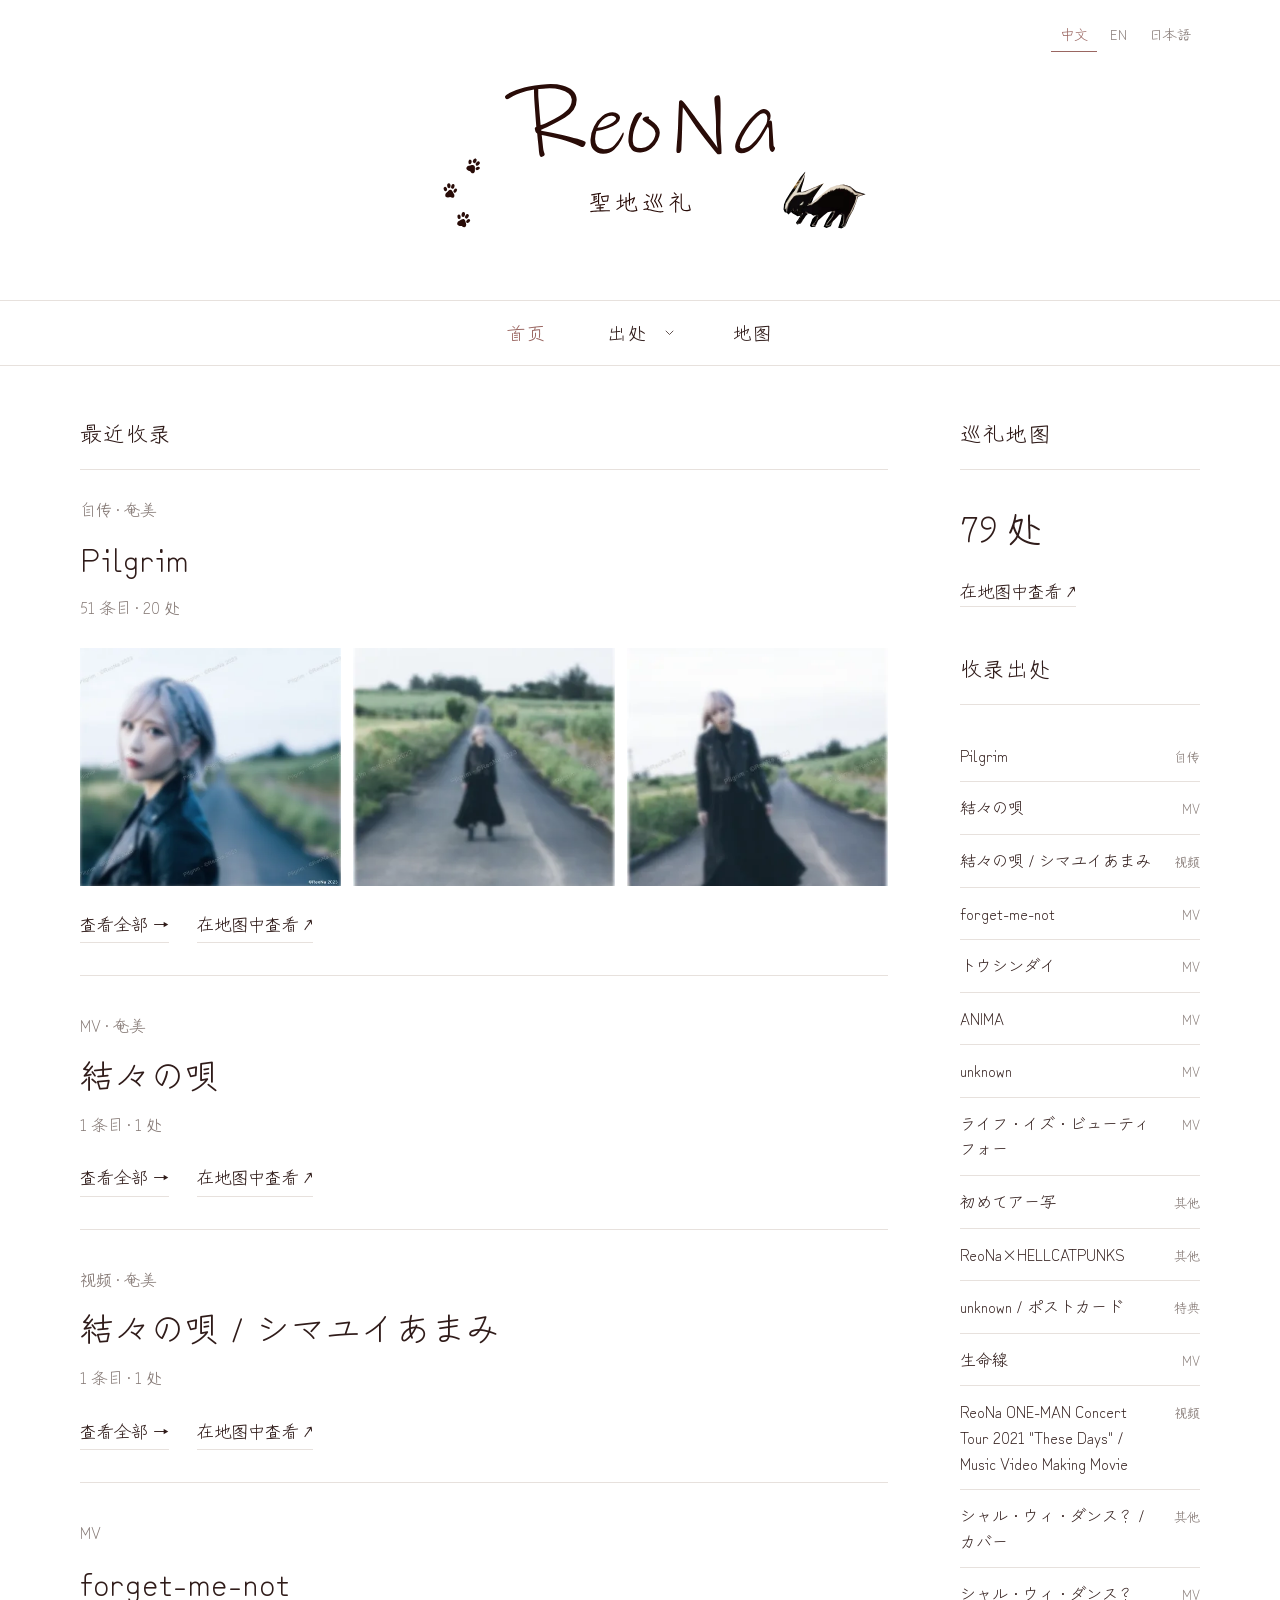
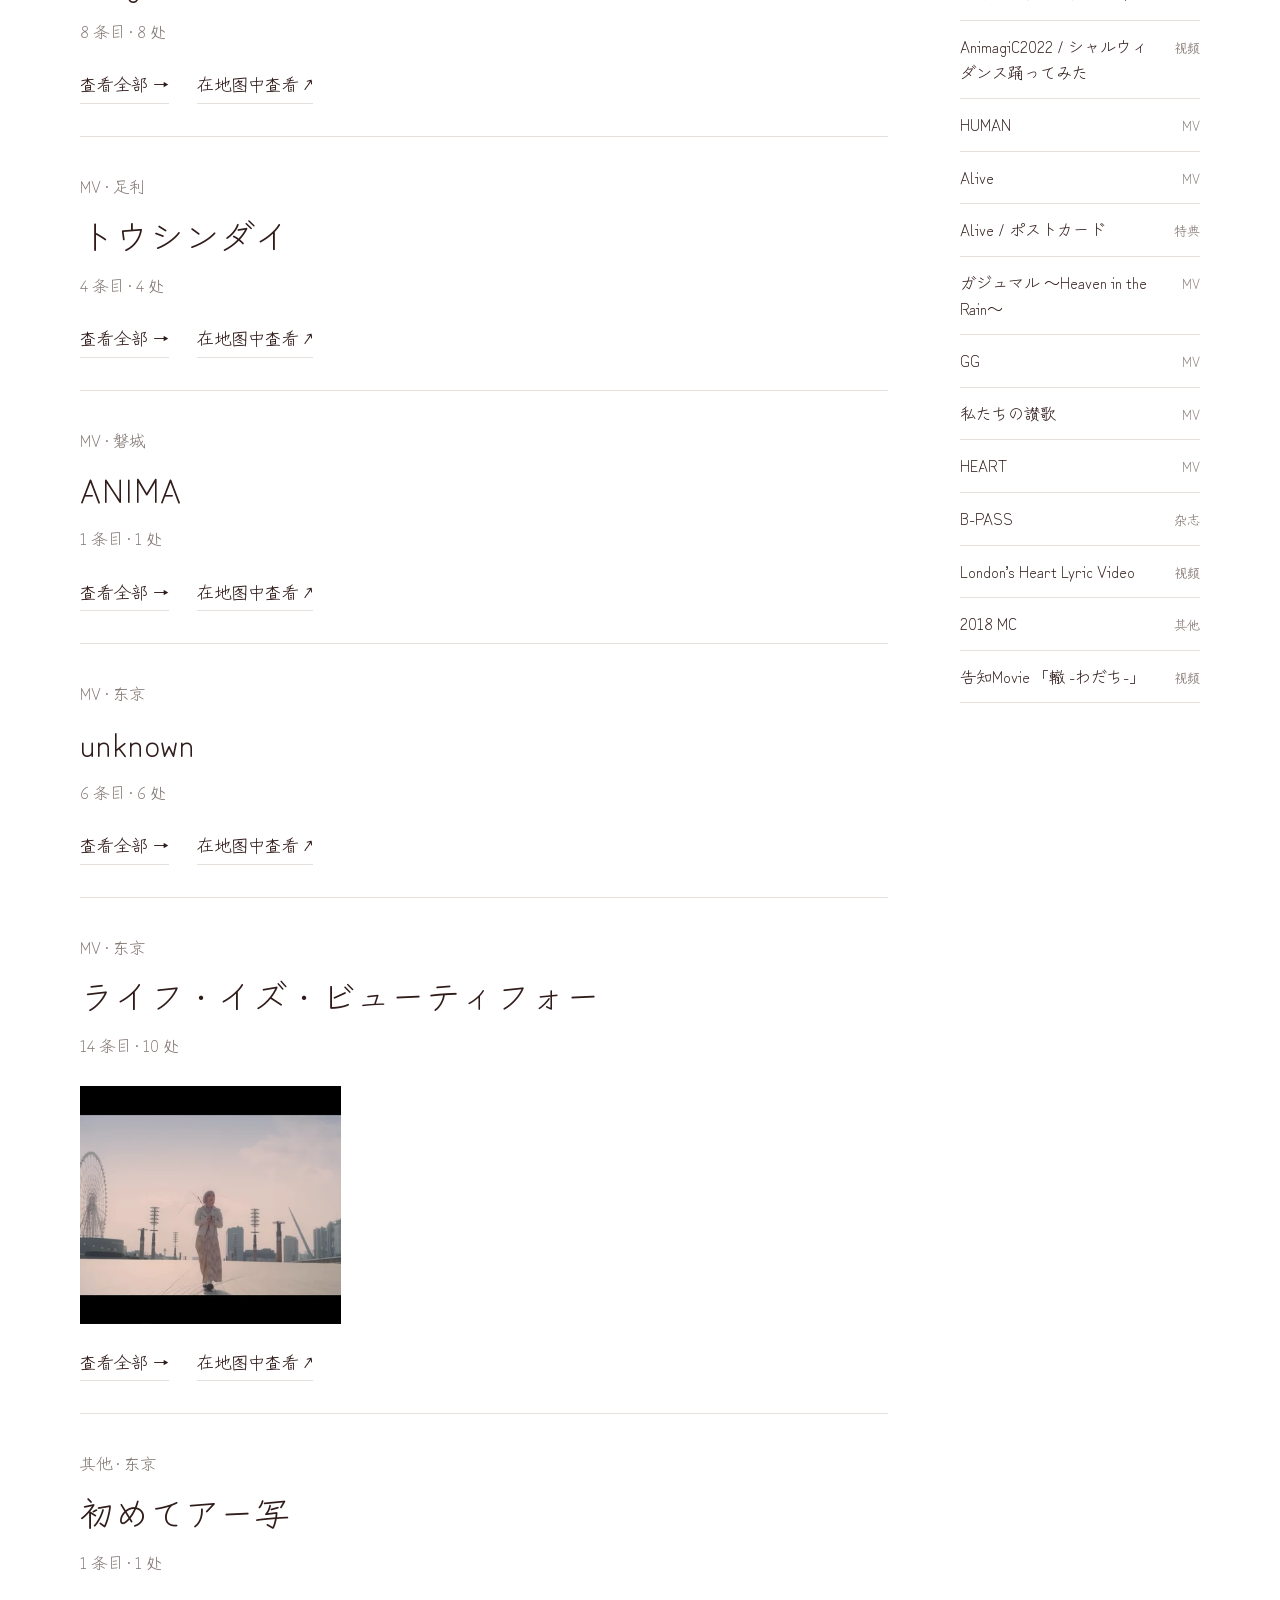
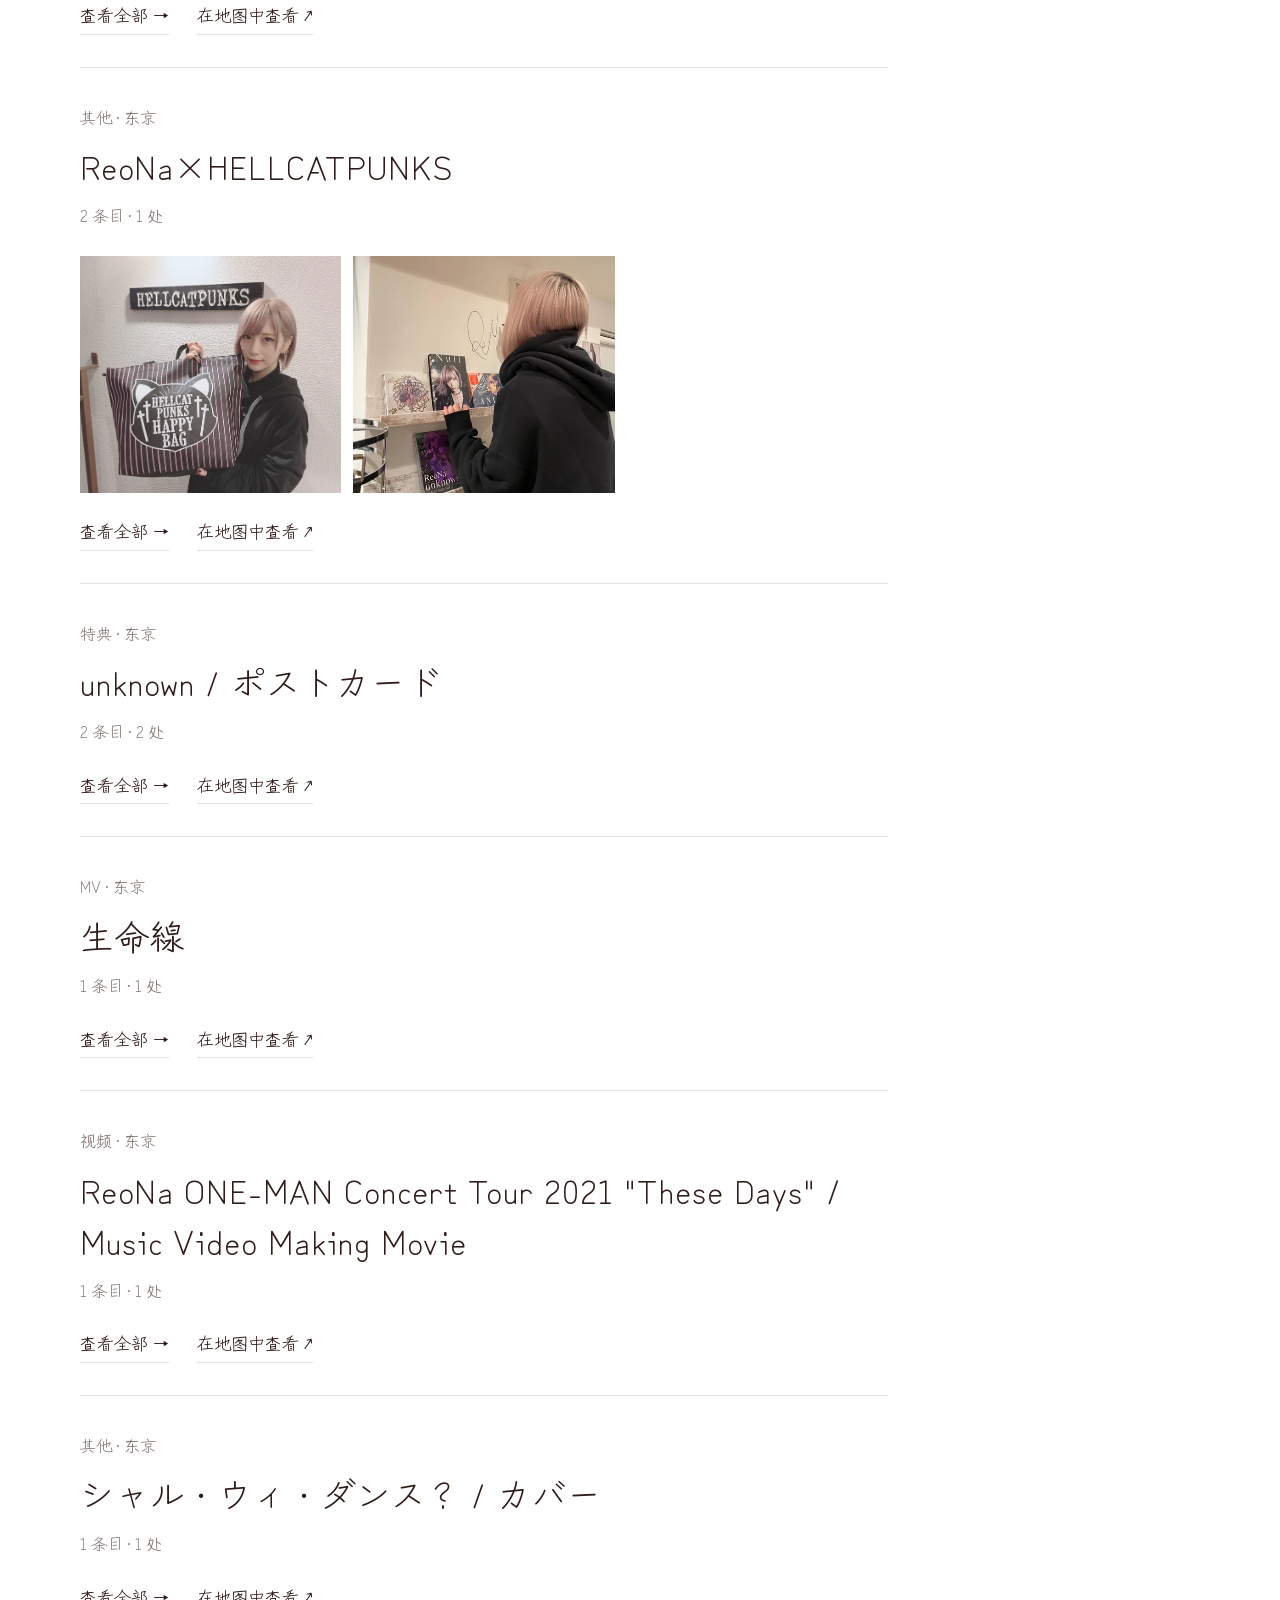
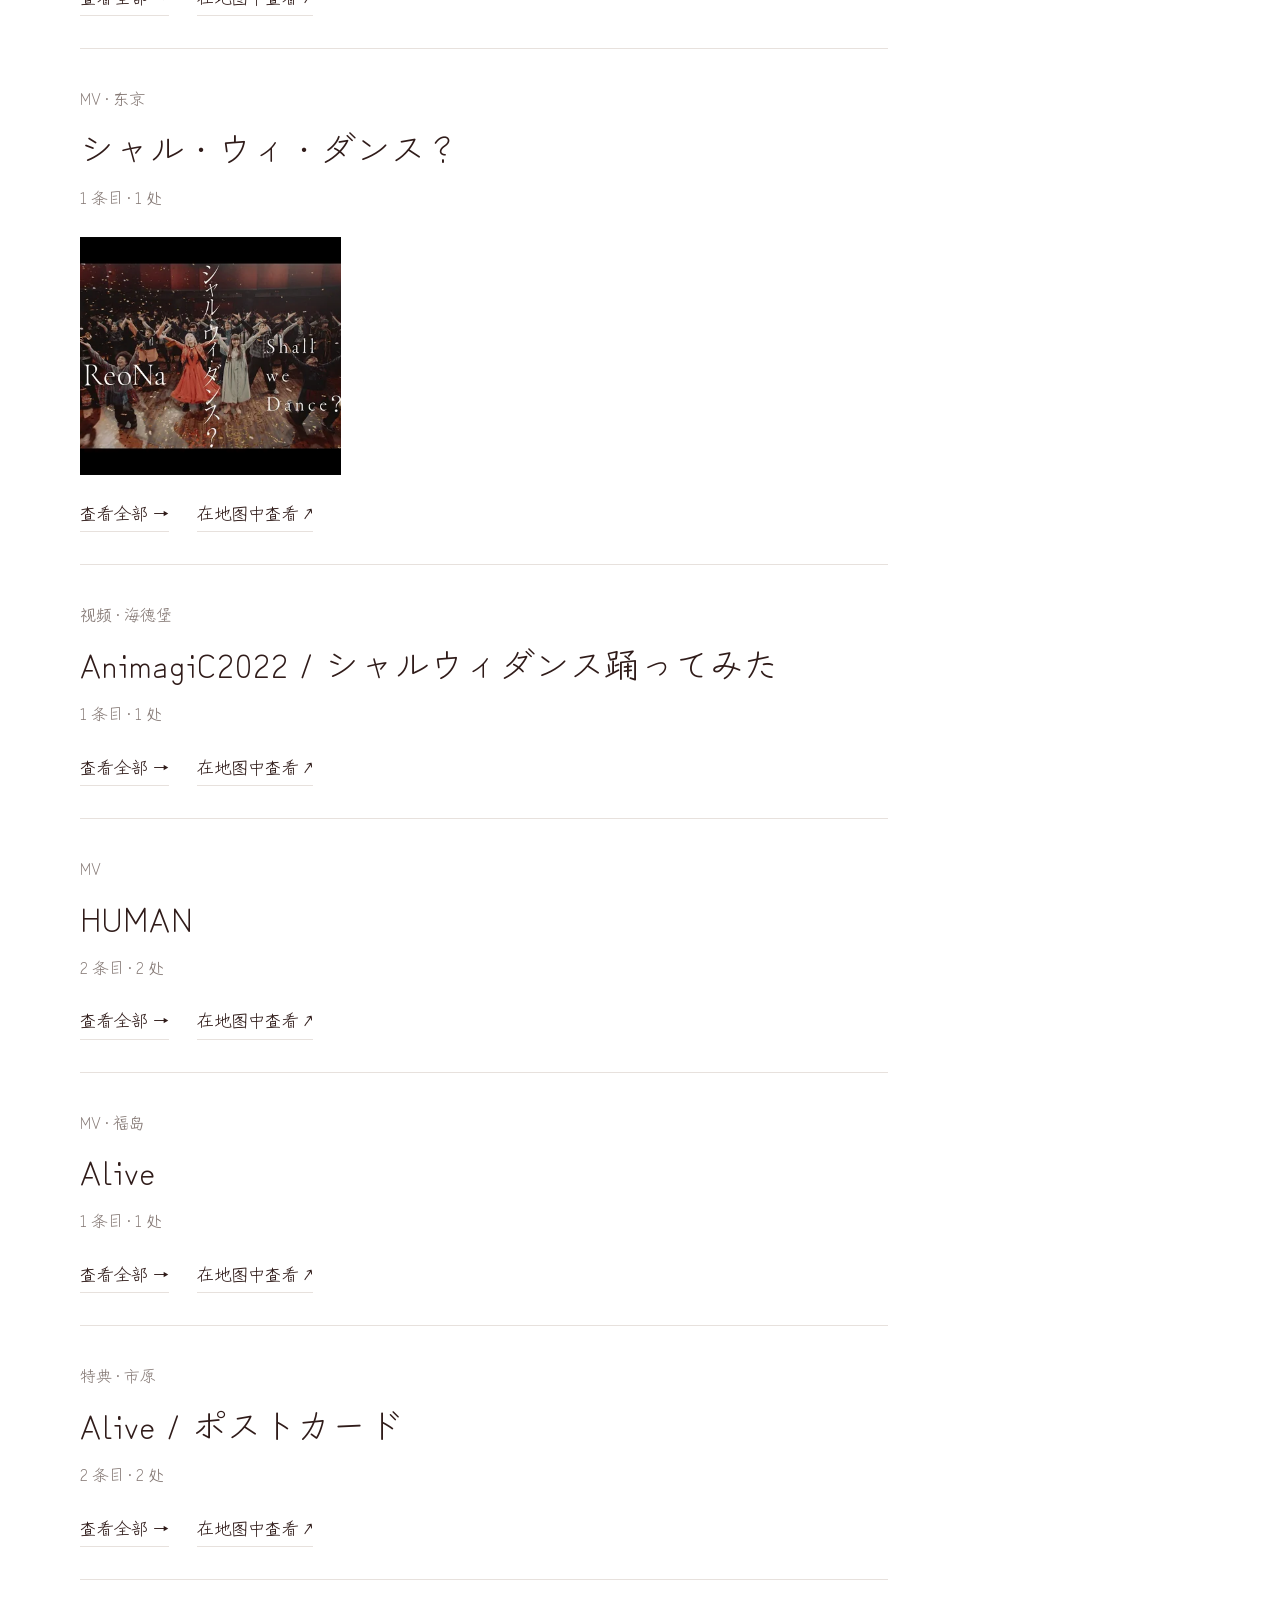
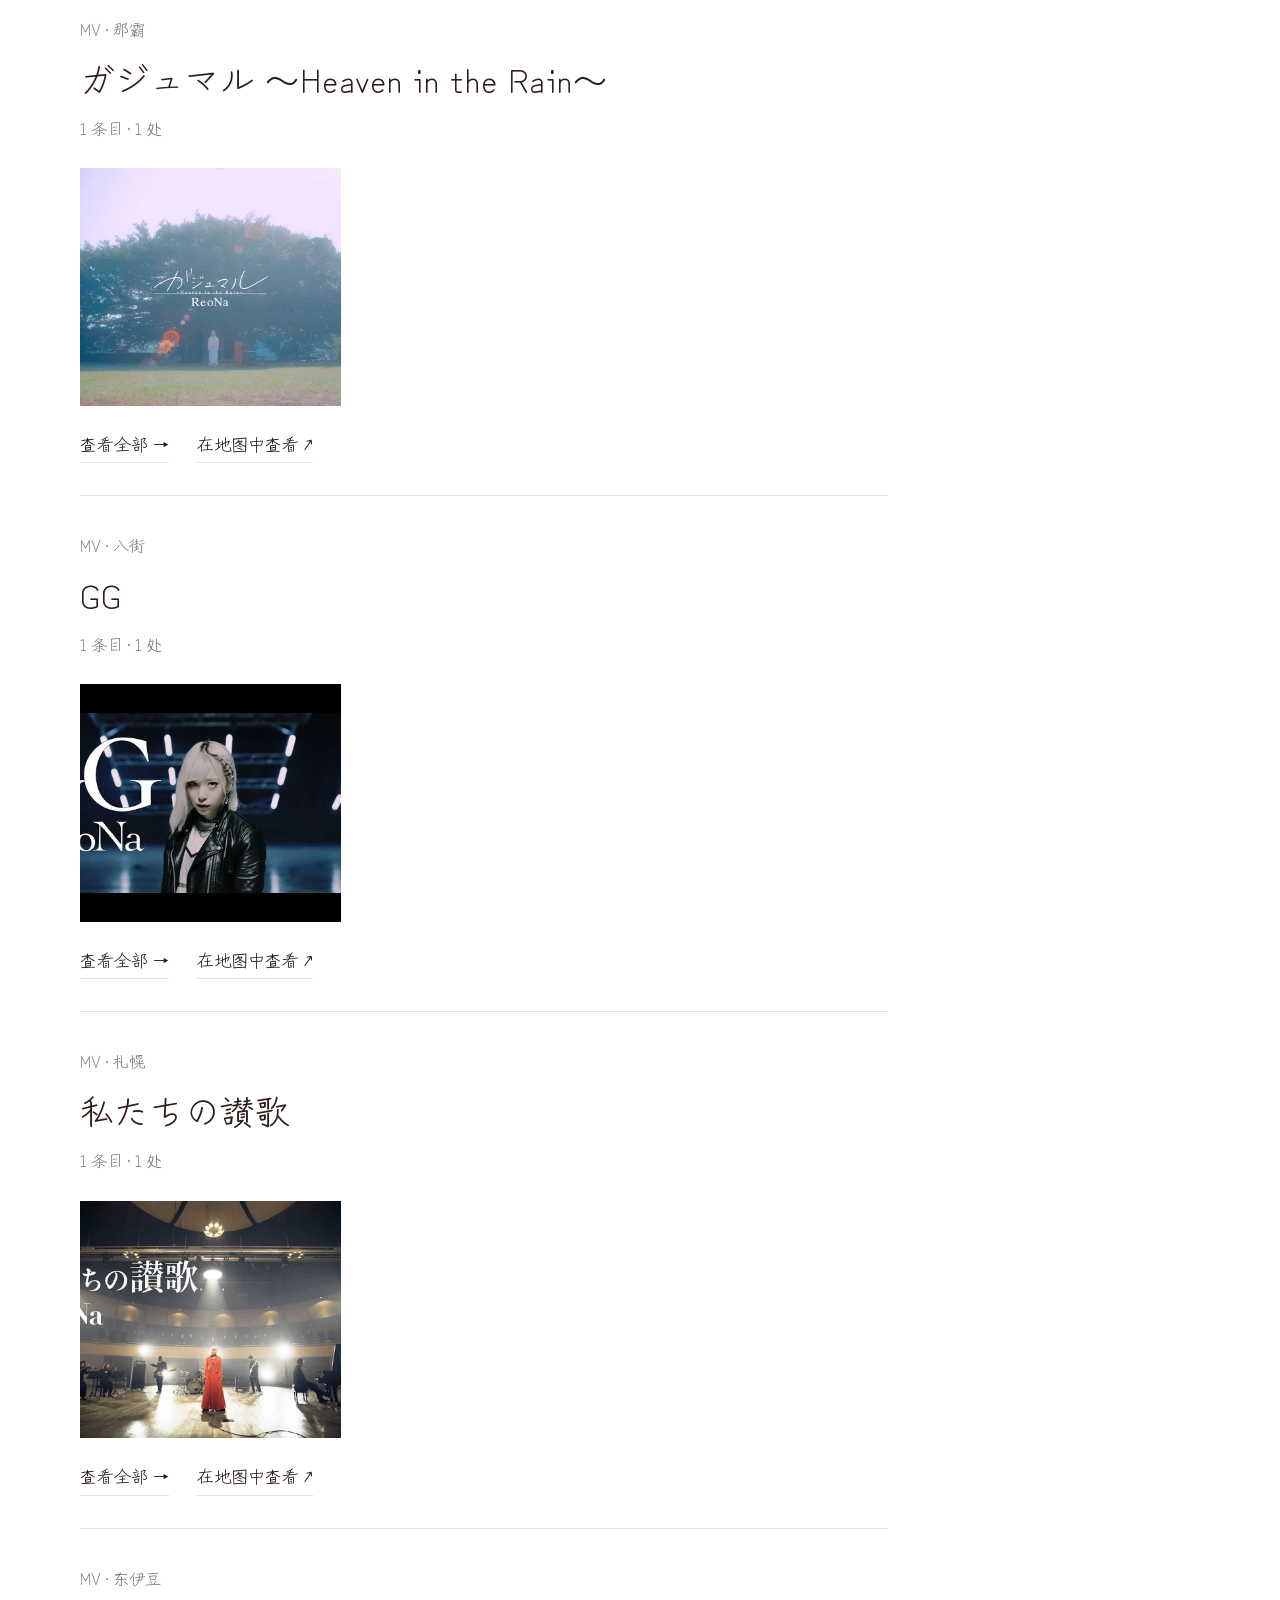
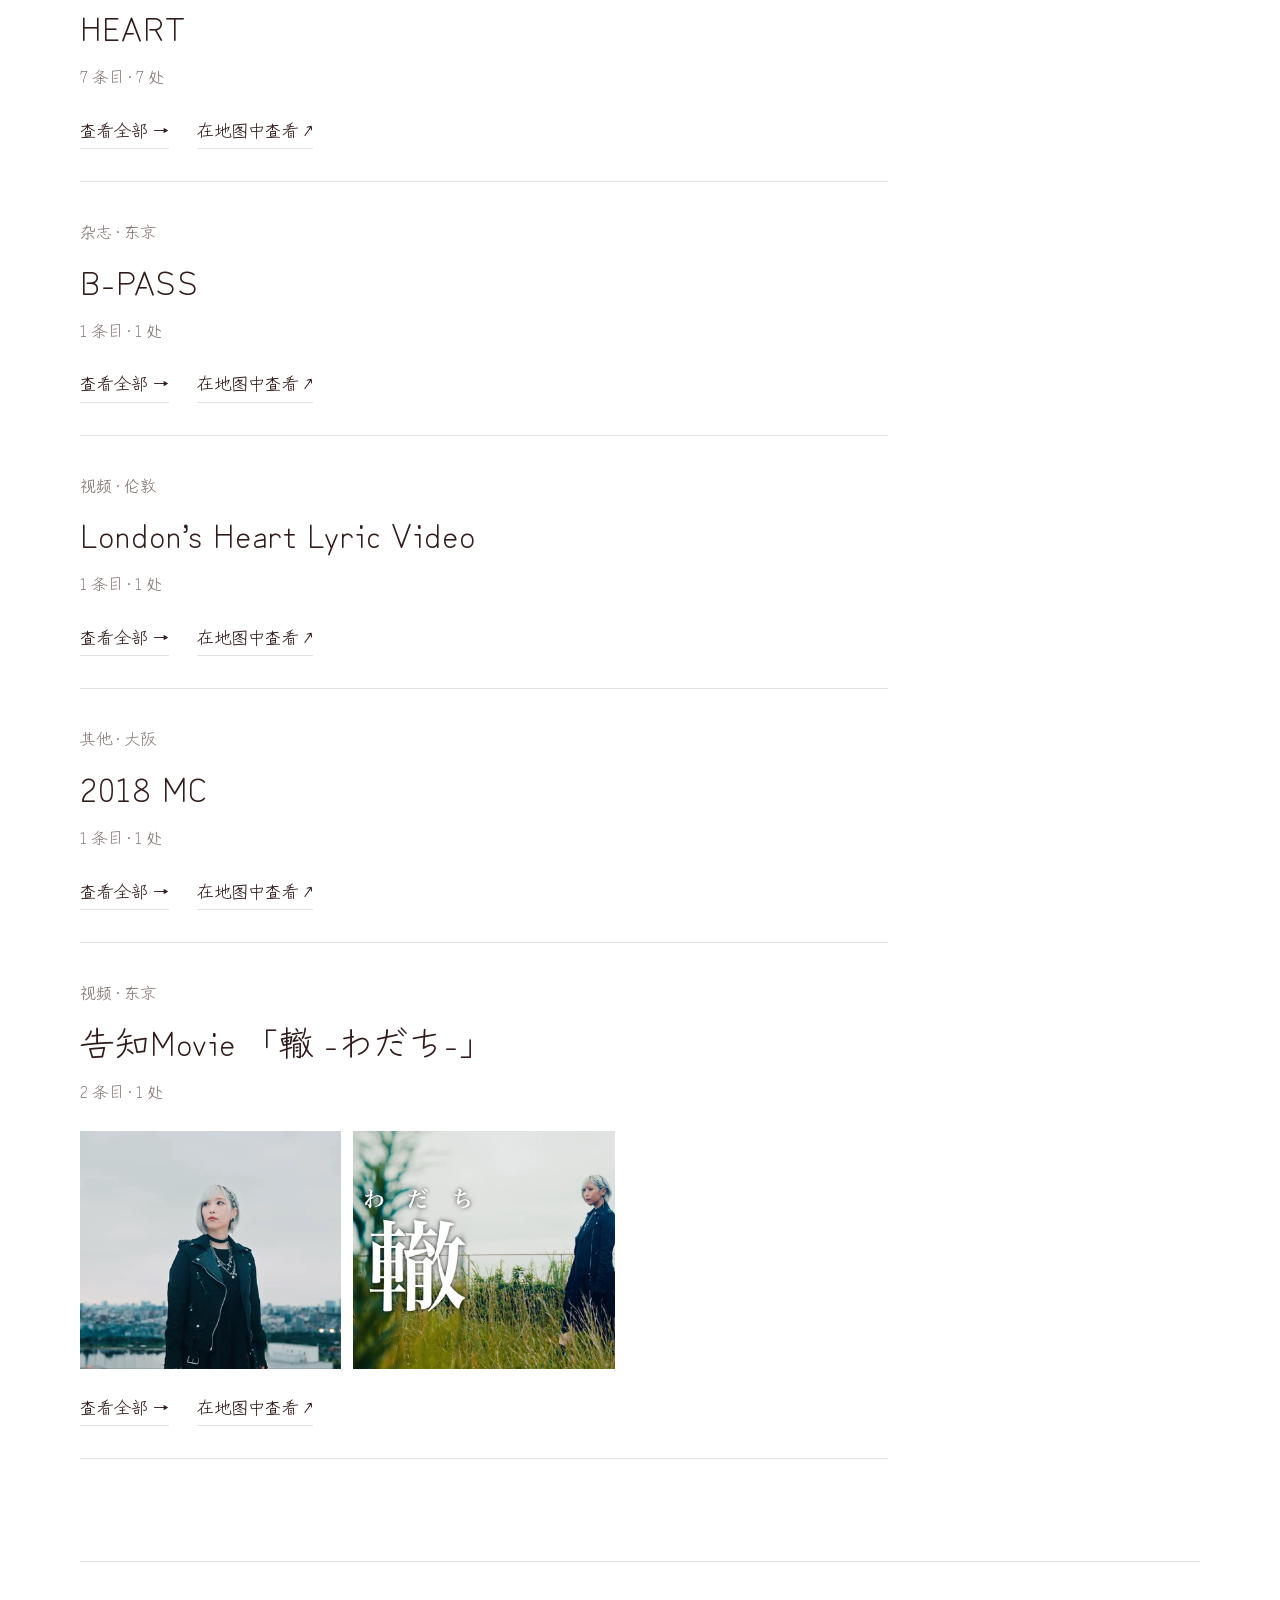
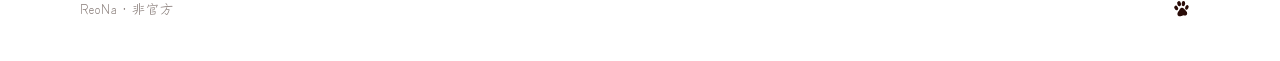
==== commit 9c1dba7c: "Refresh public site from development 454ecef" ====
--- a/index.html
+++ b/index.html
@@ -1,53 +1,53 @@
-<!doctype html>
-<html lang="zh-CN">
-<head>
-<meta charset="utf-8">
-<meta name="viewport" content="width=device-width,initial-scale=1">
-<meta name="theme-color" content="#ffffff">
-<meta name="description" content="ReoNa 圣地巡礼">
-<title>ReoNa · 圣地巡礼</title>
-<link rel="icon" href="data:,">
-<link rel="preload" href="fonts/pilgrimage-hand-jp.woff" as="font" type="font/woff" crossorigin><link rel="preload" href="fonts/pilgrimage-hand-sc.woff" as="font" type="font/woff" crossorigin><link rel="stylesheet" href="style.css">
-<script src="data.js" defer></script>
-<script src="preview-data.js" defer></script><script src="branding.js" defer></script><script src="source-menu.js" defer></script>
-<script src="reference-preview.js" defer></script>
-<script src="app.js" type="module"></script>
-</head>
-<body>
-<a class="skip-link" href="#content"><span data-i18n="跳至内容">跳至内容</span></a>
-<header class="masthead" id="top"><div class="language-switch" role="group" aria-label="语言" data-i18n-aria-label="语言"><button type="button" data-language="zh" aria-pressed="true" lang="zh-CN">中文</button><button type="button" data-language="en" aria-pressed="false" lang="en">EN</button><button type="button" data-language="ja" aria-pressed="false" lang="ja">日本語</button></div>
-  <h1 class="sr-only">ReoNa <span data-i18n="圣地巡礼">聖地巡礼</span></h1>
-  <a class="brand-home-link" href="index.html" aria-label="首页" data-i18n-aria-label="首页"><div class="brand-composition" aria-hidden="true">
-    <span class="brand-wordmark brand-text">ReoNa</span>
-    <span class="brand-subtitle brand-text">聖地巡礼</span>
-    <div class="brand-decoration" id="brand-decoration"></div>
-  </div></a>
-</header>
-<nav class="source-nav" aria-label="主导航" data-i18n-aria-label="主导航">
-  <div class="source-nav-inner"><a class="nav-link home-link" href="index.html" data-i18n="首页">首页</a><div class="source-menu" id="source-menu">
-    <button class="source-toggle" id="source-toggle" type="button" aria-expanded="false" aria-controls="source-dropdown"><span data-i18n="出处">出处</span><svg viewBox="0 0 12 8" aria-hidden="true"><path d="m1 1 5 5 5-5"/></svg></button>
-    <div class="source-dropdown" id="source-dropdown" hidden><div class="source-options" id="source-options"></div></div>
-  </div><a class="nav-link" href="map.html" data-i18n="地图">地图</a></div>
-</nav>
-<main class="page-width" id="content" tabindex="-1">
-<section id="home-view" class="home-layout"><section class="home-journal" aria-labelledby="home-title"><h2 class="section-title" id="home-title" data-i18n="最近收录">最近收录</h2><div id="home-feed"></div></section><aside class="home-aside"><section><h2 class="section-title" data-i18n="巡礼地图">巡礼地图</h2><p id="home-map-summary" class="home-map-summary"></p><a class="text-link" href="map.html" data-i18n="在地图中查看 ↗">在地图中查看 ↗</a></section><section><h2 class="section-title" data-i18n="收录出处">收录出处</h2><div id="home-sources" class="home-sources"></div></section></aside></section>
-<section id="gallery-view" hidden>
-  <div class="module-heading"><div class="module-title"><h2 id="module-title">Pilgrim</h2><span id="module-region">奄美</span></div><div class="tools" id="gallery-tools"><label class="search"><svg viewBox="0 0 20 20" fill="none" aria-hidden="true"><circle cx="8.5" cy="8.5" r="5.5" stroke="currentColor" stroke-width="1.2"/><path d="m13 13 4 4" stroke="currentColor" stroke-width="1.2"/></svg><input id="page-search" type="search" placeholder="出处搜索" data-i18n-placeholder="出处搜索" aria-label="出处搜索" data-i18n-aria-label="出处搜索"></label><button class="saved-filter" id="saved-filter" type="button" aria-label="只看收藏" data-i18n-aria-label="只看收藏" aria-pressed="false"><svg viewBox="0 0 20 24" fill="none" aria-hidden="true"><path d="M4 3h12v18l-6-4-6 4V3Z" stroke="currentColor" stroke-width="1.2"/></svg><span id="saved-count" hidden></span></button></div></div>
-  <div class="photo-grid" id="photo-grid"></div>
-  <div class="empty-state" id="empty-state" hidden><p id="empty-message">暂无条目</p><button class="reset-button" id="reset-filter" type="button" hidden><span data-i18n="重置">重置</span></button></div>
-  <div class="work-rights" id="work-rights" hidden></div>
-  <span id="result-status" class="sr-only" aria-live="polite"></span>
-</section>
-</main>
-<footer class="site-footer"><span data-i18n="ReoNa · 非官方">ReoNa · 非官方</span><a href="#top" id="back-top" aria-label="返回顶部" data-i18n-aria-label="返回顶部"><span aria-hidden="true">↑</span></a></footer>
-<dialog class="photo-dialog" id="photo-dialog" aria-labelledby="detail-title">
-  <a class="detail-back" id="detail-back" href="map.html" hidden><span data-i18n="← 返回地图">← 返回地图</span></a>
-  <button class="close-button" id="close-detail" type="button" aria-label="关闭" data-i18n-aria-label="关闭">×</button>
-  <div class="detail-image-wrap"><img id="detail-image" alt="" hidden><div id="detail-reference" hidden></div></div>
-  <div class="detail-bar"><h2 id="detail-title"></h2><div class="detail-actions"><button id="previous-photo" type="button" aria-label="上一张" data-i18n-aria-label="上一张">←</button><button id="next-photo" type="button" aria-label="下一张" data-i18n-aria-label="下一张">→</button><button class="detail-save" id="detail-save" type="button" aria-label="收藏" data-i18n-aria-label="收藏" aria-pressed="false"><svg viewBox="0 0 20 24" fill="none" aria-hidden="true"><path d="M4 3h12v18l-6-4-6 4V3Z" stroke="currentColor" stroke-width="1.2"/></svg></button></div></div>
-  <div class="detail-meta" id="detail-meta"></div>
-</dialog>
-<div class="toast" id="toast" role="status" hidden></div>
-<noscript><p class="noscript"><span data-i18n="请启用 JavaScript。">请启用 JavaScript。</span></p></noscript>
-</body>
-</html>
+<!doctype html>
+<html lang="zh-CN">
+<head>
+<meta charset="utf-8">
+<meta name="viewport" content="width=device-width,initial-scale=1">
+<meta name="theme-color" content="#ffffff">
+<meta name="description" content="ReoNa 圣地巡礼">
+<title>ReoNa · 圣地巡礼</title>
+<link rel="icon" href="data:,">
+<link rel="preload" href="fonts/pilgrimage-hand-jp.woff" as="font" type="font/woff" crossorigin><link rel="preload" href="fonts/pilgrimage-hand-sc.woff" as="font" type="font/woff" crossorigin><link rel="stylesheet" href="style.css">
+<script src="data.js" defer></script>
+<script src="preview-data.js" defer></script><script src="branding.js" defer></script><script src="source-menu.js" defer></script>
+<script src="reference-preview.js" defer></script>
+<script src="app.js" type="module"></script>
+</head>
+<body>
+<a class="skip-link" href="#content"><span data-i18n="跳至内容">跳至内容</span></a>
+<header class="masthead" id="top"><div class="language-switch" role="group" aria-label="语言" data-i18n-aria-label="语言"><button type="button" data-language="zh" aria-pressed="true" lang="zh-CN">中文</button><button type="button" data-language="en" aria-pressed="false" lang="en">EN</button><button type="button" data-language="ja" aria-pressed="false" lang="ja">日本語</button></div>
+  <h1 class="sr-only">ReoNa <span data-i18n="圣地巡礼">聖地巡礼</span></h1>
+  <a class="brand-home-link" href="index.html" aria-label="首页" data-i18n-aria-label="首页"><div class="brand-composition" aria-hidden="true">
+    <span class="brand-wordmark brand-text">ReoNa</span>
+    <span class="brand-subtitle brand-text">聖地巡礼</span>
+    <div class="brand-decoration" id="brand-decoration"></div>
+  </div></a>
+</header>
+<nav class="source-nav" aria-label="主导航" data-i18n-aria-label="主导航">
+  <div class="source-nav-inner"><a class="nav-link home-link" href="index.html" data-i18n="首页">首页</a><div class="source-menu" id="source-menu">
+    <button class="source-toggle" id="source-toggle" type="button" aria-expanded="false" aria-controls="source-dropdown"><span data-i18n="出处">出处</span><svg viewBox="0 0 12 8" aria-hidden="true"><path d="m1 1 5 5 5-5"/></svg></button>
+    <div class="source-dropdown" id="source-dropdown" hidden><div class="source-options" id="source-options"></div></div>
+  </div><a class="nav-link" href="map.html" data-i18n="地图">地图</a></div>
+</nav>
+<main class="page-width" id="content" tabindex="-1">
+<section id="home-view" class="home-layout"><section class="home-journal" aria-labelledby="home-title"><h2 class="section-title" id="home-title" data-i18n="最近收录">最近收录</h2><div id="home-feed"></div></section><aside class="home-aside"><section><h2 class="section-title" data-i18n="巡礼地图">巡礼地图</h2><p id="home-map-summary" class="home-map-summary"></p><a class="text-link" href="map.html" data-i18n="在地图中查看 ↗">在地图中查看 ↗</a></section><section><h2 class="section-title" data-i18n="收录出处">收录出处</h2><div id="home-sources" class="home-sources"></div></section></aside></section>
+<section id="gallery-view" hidden>
+  <div class="module-heading"><div class="module-title"><h2 id="module-title">Pilgrim</h2><span id="module-region">奄美</span></div><div class="tools" id="gallery-tools"><label class="search"><svg viewBox="0 0 20 20" fill="none" aria-hidden="true"><circle cx="8.5" cy="8.5" r="5.5" stroke="currentColor" stroke-width="1.2"/><path d="m13 13 4 4" stroke="currentColor" stroke-width="1.2"/></svg><input id="page-search" type="search" placeholder="出处搜索" data-i18n-placeholder="出处搜索" aria-label="出处搜索" data-i18n-aria-label="出处搜索"></label><button class="saved-filter" id="saved-filter" type="button" aria-label="只看收藏" data-i18n-aria-label="只看收藏" aria-pressed="false"><svg viewBox="0 0 20 24" fill="none" aria-hidden="true"><path d="M4 3h12v18l-6-4-6 4V3Z" stroke="currentColor" stroke-width="1.2"/></svg><span id="saved-count" hidden></span></button></div></div>
+  <div class="photo-grid" id="photo-grid"></div>
+  <div class="empty-state" id="empty-state" hidden><p id="empty-message">暂无条目</p><button class="reset-button" id="reset-filter" type="button" hidden><span data-i18n="重置">重置</span></button></div>
+  <div class="work-rights" id="work-rights" hidden></div>
+  <span id="result-status" class="sr-only" aria-live="polite"></span>
+</section>
+</main>
+<footer class="site-footer"><span data-i18n="ReoNa · 非官方">ReoNa · 非官方</span><a href="#top" id="back-top" aria-label="返回顶部" data-i18n-aria-label="返回顶部"><span aria-hidden="true">↑</span></a></footer>
+<dialog class="photo-dialog" id="photo-dialog" aria-labelledby="detail-title">
+  <a class="detail-back" id="detail-back" href="index.html#source/pilgrim" hidden><span data-i18n="← 返回图集">← 返回图集</span></a>
+  <button class="close-button" id="close-detail" type="button" aria-label="关闭" data-i18n-aria-label="关闭">×</button>
+  <div class="detail-image-wrap"><img id="detail-image" alt="" hidden><div id="detail-reference" hidden></div><div id="detail-placeholder" class="image-placeholder" hidden data-i18n="图片待补充">图片待补充</div></div>
+  <div class="detail-bar"><h2 id="detail-title"></h2><div class="detail-actions"><button id="previous-photo" type="button" aria-label="上一张" data-i18n-aria-label="上一张">←</button><button id="next-photo" type="button" aria-label="下一张" data-i18n-aria-label="下一张">→</button><button class="detail-save" id="detail-save" type="button" aria-label="收藏" data-i18n-aria-label="收藏" aria-pressed="false"><svg viewBox="0 0 20 24" fill="none" aria-hidden="true"><path d="M4 3h12v18l-6-4-6 4V3Z" stroke="currentColor" stroke-width="1.2"/></svg></button></div></div>
+  <div class="detail-meta" id="detail-meta"></div>
+</dialog>
+<div class="toast" id="toast" role="status" hidden></div>
+<noscript><p class="noscript"><span data-i18n="请启用 JavaScript。">请启用 JavaScript。</span></p></noscript>
+</body>
+</html>
--- a/style.css
+++ b/style.css
@@ -1,83 +1,87 @@
-:root{--ink:#301c1a;--accent:#9a6661;--muted:#857975;--line:#e7e1dd;--paper:#f7f5f2;--hand:"Pilgrimage Hand JP","Pilgrimage Hand SC","KaiTi","Yu Mincho",serif;--sans:var(--hand);--serif:var(--hand)}
-*{box-sizing:border-box}html{scroll-behavior:smooth;scroll-padding-top:90px}body{margin:0;color:var(--ink);background:#fff;font:18px/1.85 var(--sans);-webkit-font-smoothing:antialiased}body.modal-open{overflow:hidden}a{color:inherit;text-decoration:none}button,input{font:inherit;color:inherit}button{cursor:pointer;background:none;border:0}a,button,input{-webkit-tap-highlight-color:transparent}a:hover,button:hover{color:var(--accent)}img{display:block;width:100%;height:auto}h1,h2,p{margin:0}button:disabled{opacity:.3;cursor:default}[hidden]{display:none!important}button:focus-visible,a:focus-visible,input:focus-visible{outline:2px solid var(--accent);outline-offset:4px}.page-width{width:min(1120px,calc(100% - 112px));margin-inline:auto}.skip-link{position:fixed;top:-60px;left:16px;z-index:50;background:var(--ink);color:#fff;padding:8px 14px}.skip-link:focus{top:8px}.sr-only{position:absolute;width:1px;height:1px;padding:0;margin:-1px;overflow:hidden;clip:rect(0,0,0,0);white-space:nowrap;border:0}
-.masthead{height:285px;display:flex;flex-direction:column;align-items:center;justify-content:center;padding-top:9px}.masthead h1{font:italic 91px/1.12 Georgia,serif;letter-spacing:-5px;font-weight:400}.masthead h1 span{color:var(--accent)}.masthead p{font-family:var(--serif);font-size:16px;letter-spacing:5px;margin-top:17px;padding-left:5px}.module-heading{display:flex;align-items:center;justify-content:space-between;gap:24px;margin-top:51px;margin-bottom:27px;min-height:44px}.module-title{display:flex;align-items:baseline;gap:18px}.module-title h2{font:italic 32px/1.3 Georgia,serif;font-weight:400;letter-spacing:-.7px}.module-title>span{font-size:15px;letter-spacing:2px;color:var(--muted)}.tools{display:flex;align-items:center;gap:23px}.search{display:flex;align-items:center;gap:12px;min-height:44px}.search svg{width:17px;height:17px;flex-shrink:0}.search input{font-size:16px;width:130px;max-width:100%;border:0;background:none;padding:10px 0;outline-offset:2px}.search input::placeholder{color:#a39690;letter-spacing:2px}.saved-filter{display:flex;align-items:center;justify-content:center;gap:7px;min-width:40px;min-height:44px;padding:7px 3px;font-size:14px}.saved-filter svg,.detail-save svg,.save-photo svg{width:17px;height:21px}.saved-filter[aria-pressed="true"] svg,.detail-save[aria-pressed="true"] svg,.save-photo[aria-pressed="true"] svg{fill:var(--ink)}.photo-grid{display:grid;grid-template-columns:repeat(3,minmax(0,1fr));column-gap:30px;row-gap:37px}.photo-card{min-width:0}.photo-open{display:block;width:100%;padding:0;text-align:left}.photo-image{display:block;overflow:hidden;background:var(--paper)}.photo-image img{aspect-ratio:1.24;object-fit:cover;transition:transform .5s;filter:saturate(.88)}.photo-open:hover .photo-image img{transform:scale(1.025)}.photo-caption{display:flex;align-items:center;justify-content:space-between;gap:10px;padding-top:12px}.photo-caption .caption-open{font-size:18px;letter-spacing:.25px;padding:4px 0;text-align:left;line-height:1.6}.save-photo{display:grid;place-items:center;flex-shrink:0;width:36px;height:36px;padding:8px;color:var(--muted)}.save-photo svg{width:13px;height:17px}.photo-caption .caption-open:focus-visible{outline-offset:2px}.page-basis{font-size:13px;letter-spacing:.3px;color:var(--muted);margin-top:35px}.empty-state{min-height:350px;display:flex;flex-direction:column;justify-content:center;align-items:center;gap:20px;color:var(--muted);font-size:16px;letter-spacing:1px}.reset-button{font-size:15px;border-bottom:1px solid var(--line);padding:2px 8px;letter-spacing:1px}.site-footer{width:min(1120px,calc(100% - 112px));margin:67px auto 0;border-top:1px solid var(--line);display:flex;align-items:center;justify-content:space-between;padding:27px 0 32px;color:var(--muted);font-size:13px;letter-spacing:1px}.site-footer>a{font-size:23px;line-height:1.5;padding:3px 8px}
-.photo-dialog{width:min(1000px,calc(100% - 64px));max-height:92dvh;padding:0;border:0;background:#fff;color:var(--ink);overflow:auto}.photo-dialog::backdrop{background:#241813aa;backdrop-filter:blur(4px)}.close-button{position:absolute;right:12px;top:10px;width:40px;height:40px;z-index:2;background:#fffffff2;font-size:29px;line-height:1}.detail-image-wrap{height:calc(88dvh - 82px);min-height:220px;background:var(--paper);padding:0 50px}.detail-image-wrap img{width:100%;height:100%;object-fit:contain}.detail-bar{display:flex;align-items:center;justify-content:space-between;gap:20px;min-height:82px;padding:14px 27px}.detail-bar h2{font:400 17px/1.5 var(--sans);letter-spacing:.5px}.detail-actions{display:flex;align-items:center;gap:12px}.detail-actions button{min-width:40px;height:44px;display:grid;place-items:center;font-size:22px;padding:5px}.detail-actions .detail-save{margin-left:8px}.toast{position:fixed;left:50%;bottom:24px;transform:translateX(-50%);z-index:40;background:var(--ink);color:#fff;padding:9px 19px;font-size:15px;letter-spacing:1px;white-space:nowrap}.noscript{text-align:center;padding:30px}
-@media(min-width:1600px){.masthead{height:320px}}
-@media(max-width:1000px){.page-width,.site-footer{width:calc(100% - 72px)}.photo-grid{grid-template-columns:repeat(2,minmax(0,1fr));column-gap:25px}.masthead{height:260px}.module-heading{margin-top:42px}}
-@media(max-width:600px){html{scroll-padding-top:75px}.page-width,.site-footer{width:calc(100% - 44px)}.masthead{height:245px;padding-top:2px}.masthead h1{font-size:76px;letter-spacing:-4px}.masthead p{font-size:15px;letter-spacing:4px;margin-top:17px}.module-heading{margin-top:32px;margin-bottom:21px;gap:14px}.module-title{gap:13px}.module-title h2{font-size:29px}.module-title>span{font-size:14px;letter-spacing:1px}.tools{gap:10px}.search{gap:8px}.search svg{width:15px;height:15px}.search input{font-size:16px;width:76px;padding:8px 0}.search input::placeholder{font-size:15px;letter-spacing:1px}.saved-filter{min-width:30px;font-size:13px;gap:4px}.saved-filter svg{width:15px;height:19px}.photo-grid{grid-template-columns:1fr;gap:27px}.photo-image img{aspect-ratio:1.24}.photo-caption{padding-top:8px}.photo-caption .caption-open{font-size:18px;letter-spacing:.3px}.save-photo{width:34px;height:34px}.page-basis{font-size:13px;margin-top:26px}.empty-state{min-height:300px;font-size:15px}.site-footer{margin-top:43px;padding-top:23px;padding-bottom:24px;font-size:12px}.photo-dialog{width:calc(100% - 22px);max-height:92dvh}.detail-image-wrap{height:calc(86dvh - 74px);padding:0;min-height:240px}.detail-bar{min-height:74px;padding:11px 17px;gap:9px}.detail-bar h2{font-size:18px}.detail-actions{gap:0}.detail-actions button{width:35px;min-width:35px;font-size:20px}.detail-actions .detail-save{margin-left:1px}.detail-save svg{width:14px;height:18px}.close-button{right:8px;top:8px;width:34px;height:34px;font-size:27px}.toast{font-size:14px;padding:8px 17px}}
-@media(max-width:360px){.module-title{gap:8px}.module-title h2{font-size:27px}.tools{gap:5px}.search input{width:63px}.module-heading{gap:8px}}
-@media(prefers-reduced-motion:reduce){html{scroll-behavior:auto}*,*:before,*:after{transition:none!important}}
-
-.photo-card{position:relative}.save-photo{position:absolute;right:0;bottom:0}.photo-caption{padding-right:40px}
-
-/* Branding slots and work navigation */
-.masthead{height:300px;padding:0}.brand-composition{position:relative;width:330px;padding:0 20px 20px}.brand-wordmark{width:280px;height:109px;object-fit:contain;margin:0 auto}.brand-subtitle{width:103px;height:23px;object-fit:contain;margin:16px auto 0}.kuro-mascot{position:absolute;width:84px;height:73px;right:-62px;bottom:-3px;transform:rotate(3deg)}.paw-trail{position:absolute;left:-34px;top:91px;width:48px;height:93px}.paw-trail img{position:absolute;width:16px;height:18px;transform:rotate(24deg)}.paw-trail img:nth-child(1){left:24px;top:0;transform:rotate(36deg)}.paw-trail img:nth-child(2){left:1px;top:25px;transform:rotate(5deg)}.paw-trail img:nth-child(3){left:14px;top:54px;transform:rotate(20deg)}.module-title h2{font-family:var(--sans);font-style:normal;font-weight:400;font-size:26px;letter-spacing:1px}.site-footer>a{padding:10px}.site-footer>a img{width:17px;height:20px;transform:rotate(-7deg)}#content:focus{outline:none}
-@media(min-width:1600px){.masthead{height:325px}}
-@media(max-width:600px){.masthead{height:265px}.brand-composition{width:264px;padding:0 12px 19px}.brand-wordmark{width:238px;height:96px}.brand-subtitle{width:91px;height:21px;margin-top:12px}.kuro-mascot{width:62px;height:56px;right:-29px;bottom:0}.paw-trail{left:-17px;top:80px;width:35px;height:79px}.paw-trail img{width:13px;height:15px}.paw-trail img:nth-child(1){left:17px;top:0}.paw-trail img:nth-child(2){left:0;top:23px}.paw-trail img:nth-child(3){left:9px;top:47px}.module-title h2{font-size:24px;letter-spacing:.8px}.site-footer>a img{width:15px;height:18px}}
-@media(max-width:360px){.brand-composition{width:245px}.brand-wordmark{width:221px}.kuro-mascot{right:-22px;width:57px}.paw-trail{left:-10px}}
-
-
-/* Text fallback keeps the header usable without image assets. */
-.brand-text{display:block;text-align:center}
-.brand-wordmark.brand-text{font:italic 83px/109px "Ink Free",Georgia,serif;letter-spacing:-5px}
-.brand-subtitle.brand-text{font:15px/23px "Yu Mincho",SimSun,serif;letter-spacing:4px;width:auto}
-.photo-image{aspect-ratio:1.24}
-@media(max-width:600px){.brand-wordmark.brand-text{font-size:72px;line-height:96px}.brand-subtitle.brand-text{font-size:17px;line-height:21px}}
-
-/* Source dropdown: one level, thin rules, quiet type, generous spacing. */
-.source-nav{position:sticky;top:0;z-index:10;background:#fffffff7;backdrop-filter:blur(12px);border-block:1px solid var(--line)}
-.source-nav-inner{width:min(1120px,calc(100% - 112px));margin:auto;display:flex;justify-content:center}
-.source-menu{position:relative}
-.source-toggle{height:64px;min-width:132px;display:flex;align-items:center;justify-content:center;gap:16px;font-size:17px;letter-spacing:3px;padding:0 24px}
-.source-toggle svg{width:9px;height:6px;fill:none;stroke:currentColor;stroke-width:1;transition:transform .2s}
-.source-toggle[aria-expanded="true"] svg{transform:rotate(180deg)}
-.source-dropdown{position:absolute;top:100%;left:50%;transform:translateX(-50%);width:390px;max-width:calc(100vw - 32px);padding:18px 30px 23px;background:#fff;border:1px solid var(--line);border-top:0;box-shadow:0 14px 24px #301c1a08}
-.source-options{max-height:min(58dvh,520px);overflow-y:auto;overscroll-behavior:contain;scrollbar-width:thin;scrollbar-color:#d8cfca transparent;scrollbar-gutter:stable;padding-inline-end:16px}
-.source-option{display:flex;align-items:baseline;justify-content:space-between;gap:18px;min-height:48px;padding:13px 0;border-bottom:1px solid var(--line);font-size:16px;letter-spacing:.6px}
-.source-option:last-child{border-bottom:0}.source-option span{line-height:1.7}.source-option small{flex-shrink:0;color:var(--muted);font-size:13px;letter-spacing:1px}.source-option[aria-current="page"]{color:var(--accent)}
-.source-option[aria-current="page"] span:before{content:"";display:inline-block;vertical-align:middle;width:3px;height:3px;background:currentColor;border-radius:50%;margin-right:9px}
-.detail-meta{padding:0 27px 25px;display:grid;gap:18px;font-size:16px}.detail-meta:empty{display:none}.detail-meta section{border-top:1px solid var(--line);padding-top:17px}.detail-meta h3{font-size:14px;color:var(--muted);font-weight:400;letter-spacing:2px;margin:0 0 9px}.detail-meta p{margin:4px 0}.detail-meta a{border-bottom:1px solid var(--line)}.detail-location{padding:9px 0}.detail-location+.detail-location{border-top:1px solid var(--line)}.detail-muted{font-size:14px;color:var(--muted)}.map-links{display:flex;gap:20px;flex-wrap:wrap;margin-top:8px}
-.detail-image-wrap{height:calc(65dvh - 60px)}
-@media(max-width:1000px){.source-nav-inner{width:calc(100% - 72px)}}
-@media(max-width:600px){.source-nav-inner{width:calc(100% - 44px)}.source-toggle{height:56px;font-size:16px;min-width:112px;gap:13px}.source-dropdown{width:calc(100vw - 44px);padding:12px 23px 17px}.source-options{max-height:55dvh}.source-option{min-height:47px;font-size:15px;gap:13px}.source-option small{font-size:12px}.detail-meta{padding:0 17px 20px;font-size:15px}.detail-image-wrap{height:46dvh;min-height:220px}}
-
-/* Book-reference previews are private style studies; release assets must be processed files. */
-.nav-link{height:64px;display:flex;align-items:center;justify-content:center;min-width:94px;padding:0 18px;font-size:16px;letter-spacing:2px}.nav-link[aria-current=page]{color:var(--accent)}.nav-link[hidden]{display:none}
-.work-rights{margin:30px 0 10px;padding-top:20px;border-top:1px solid var(--line);display:flex;gap:12px 24px;justify-content:space-between;flex-wrap:wrap;font-size:14px;color:var(--muted)}.work-rights[hidden]{display:none}.work-rights a{border-bottom:1px solid var(--line);color:var(--ink)}
-.reference-preview{display:block;position:relative;width:100%;height:100%;overflow:hidden;container-type:inline-size;background:#eee9e3}.reference-preview>img{width:100%;height:100%;object-fit:contain;filter:blur(var(--reference-blur,0.6cqi)) saturate(var(--reference-saturation,.8));transform:scale(1.015)}
-.reference-watermarks{position:absolute;inset:-10%;display:grid;grid-template-columns:repeat(3,1fr);grid-template-rows:repeat(3,1fr);align-items:center;justify-items:center;pointer-events:none;opacity:var(--watermark-opacity,.23);color:white;text-shadow:0 1px 2px #30241c;font-family:Arial,sans-serif;font-size:clamp(8px,2.4cqi,19px);letter-spacing:1px}.reference-watermarks>span{transform:rotate(var(--watermark-angle,-25deg));white-space:nowrap}.reference-copyright{position:absolute;bottom:10px;right:12px;font:clamp(8px,2.3cqi,15px) Arial;color:#fff;text-shadow:0 1px 3px #0009;letter-spacing:1px}
-.photo-image>.reference-preview{width:100%;height:100%}#detail-reference{width:100%;height:100%;min-height:0}#detail-reference[hidden]{display:none}.detail-image-wrap:has(#detail-reference:not([hidden])){padding:20px}.detail-image-wrap:has(#detail-image[hidden]):has(#detail-reference[hidden]){display:none}
-.review-page{width:min(1200px,calc(100% - 80px));margin:42px auto}.review-heading{display:flex;align-items:baseline;gap:24px;margin-bottom:30px}.review-heading h2{font-size:23px;font-weight:400;letter-spacing:2px}.review-heading>span{font-size:14px;color:var(--muted)}.review-grid{display:grid;grid-template-columns:repeat(3,minmax(0,1fr));gap:32px}.review-preset h3{font-size:16px;font-weight:400;text-align:center;border-block:1px solid var(--line);padding:17px;margin:0 0 25px}.review-preset figure{margin:0 0 28px}.review-preset figure>.reference-preview{height:300px}.review-preset figcaption{font-size:15px;margin-top:12px}
-@media(max-width:600px){.nav-link{height:56px;min-width:68px;font-size:15px;padding:0 12px}.work-rights{font-size:13px;margin-top:25px;line-height:1.8}.review-page{width:calc(100% - 32px);margin:25px auto}.review-grid{gap:10px}.review-preset figure>.reference-preview{height:150px}.review-preset figcaption{font-size:13px}.review-preset h3{font-size:15px;padding:14px}.review-heading{display:block;margin-bottom:22px}.detail-image-wrap:has(#detail-reference:not([hidden])){padding:10px}}
-@media(max-width:600px){.review-grid{display:flex;gap:18px;overflow-x:auto;scroll-snap-type:x mandatory;padding-bottom:10px}.review-preset{flex:0 0 85%;scroll-snap-align:start}.review-preset figure>.reference-preview{height:280px}}
-
-/* Anchor narrow-screen dropdowns to the navigation row, not the first button. */
-.source-dropdown{--source-menu-inset:42px;--source-menu-available:min(var(--source-menu-space,100dvh),max(0px,calc(100dvh - var(--source-menu-top,0px) - 12px)));max-height:var(--source-menu-available)}
-.source-options{max-height:min(58dvh,520px,max(0px,calc(var(--source-menu-available) - var(--source-menu-inset))))}
-@media(max-width:600px){.source-nav-inner{position:relative}.source-menu{position:static}.source-dropdown{left:0;right:0;transform:none;width:100%;max-width:none;--source-menu-inset:30px}.source-options{max-height:min(55dvh,max(0px,calc(var(--source-menu-available) - var(--source-menu-inset))))}.source-option span{min-width:0;overflow-wrap:anywhere}}
-
-/* Processed references already contain the approved blur, colour and watermark. */
-.photo-image img.processed-reference{filter:none;object-fit:contain;width:100%;height:100%;aspect-ratio:auto}
-.detail-back{position:absolute;top:10px;left:12px;z-index:2;padding:11px 13px;background:#fffffff2;font-size:15px;line-height:18px}
-.detail-back[hidden]{display:none}.map-links{display:flex;flex-wrap:wrap;gap:12px 20px}
-@media(max-width:600px){.detail-back{top:8px;left:8px;padding:8px 10px;font-size:14px}}
-
-/* Handwritten UI; subset webfonts are bundled with their OFL notices. */
-@font-face{font-family:"Pilgrimage Hand JP";src:url("fonts/pilgrimage-hand-jp.woff") format("woff");font-style:normal;font-weight:400;font-display:swap}
-@font-face{font-family:"Pilgrimage Hand SC";src:url("fonts/pilgrimage-hand-sc.woff") format("woff");font-style:normal;font-weight:400;font-display:swap}
-body{font-synthesis:none}button,input,select,textarea{font-family:var(--hand)}
-.module-title h2{font:400 32px/1.5 var(--hand);letter-spacing:1px}.source-dropdown{width:430px}.source-option{font-size:18px;min-height:54px;padding:12px 0}.source-option small{font-size:14px}
-.source-toggle,.nav-link{font-size:18px}.detail-bar h2{font-size:21px}.detail-meta{font-size:18px}.detail-meta h3,.detail-muted{font-size:15px}.work-rights{font-size:14px}.detail-back{font-size:16px}
-@media(max-width:600px){body{font-size:17px}.source-toggle,.nav-link{font-size:17px}.source-option{font-size:17px;min-height:52px}.source-option small{font-size:13px}.source-dropdown{width:100%}.module-title h2{font-size:29px}.module-title>span{font-size:14px}.detail-meta{font-size:17px}.detail-bar h2{font-size:19px}.detail-back{font-size:15px}.work-rights{font-size:13px}.search input::placeholder{font-size:15px}}
-
-/* Home, language controls and progressive references share the existing FC palette. */
-.masthead{position:relative}.language-switch{position:absolute;top:18px;right:max(24px,calc((100% - 1120px)/2));display:flex;align-items:center;gap:4px;z-index:2;font-size:14px;line-height:1.3}.language-switch button{min-height:34px;padding:6px 9px;color:var(--muted);border-bottom:1px solid transparent}.language-switch button[aria-pressed=true]{color:var(--accent);border-color:var(--accent)}
-.home-layout{display:grid;grid-template-columns:minmax(0,1fr) 240px;gap:72px;margin-top:48px}.section-title{font-size:21px;font-weight:400;letter-spacing:2px;padding-bottom:16px;border-bottom:1px solid var(--line);margin:0 0 25px}.home-post{padding-bottom:32px;border-bottom:1px solid var(--line);margin-bottom:35px}.home-post-meta,.home-post-count{font-size:16px;color:var(--muted)}.home-post h3{font-weight:400;font-size:34px;line-height:1.5;letter-spacing:1px;margin:8px 0 10px}.home-preview{display:grid;grid-template-columns:repeat(3,minmax(0,1fr));gap:12px;margin-top:25px}.home-preview img{width:100%;aspect-ratio:1.1;object-fit:cover;background:var(--paper)}.home-post-links{display:flex;flex-wrap:wrap;gap:20px 28px;margin-top:22px}.text-link{font-size:17px;border-bottom:1px solid var(--line);padding-bottom:3px}.home-aside{display:grid;align-content:start;gap:42px}.home-map-summary{font-size:35px;margin:0 0 14px}.home-sources{display:grid}.home-sources>a{display:flex;justify-content:space-between;align-items:baseline;gap:18px;padding:13px 0;border-bottom:1px solid var(--line);line-height:1.6;font-size:16px}.home-sources span{min-width:0;overflow-wrap:anywhere}.home-sources small{color:var(--muted);white-space:nowrap;font-size:13px}
-.reference-full{display:block;position:relative;width:100%;height:100%}.reference-full>.reference-underlay{position:absolute;inset:0;object-fit:contain;width:100%;height:100%}.reference-full>.processed-reference{position:relative;object-fit:contain;width:100%;height:100%}.reference-full .processed-reference:not([src]){visibility:hidden}
-@media(max-width:900px){.home-layout{grid-template-columns:minmax(0,1fr) 200px;gap:35px}}
-@media(max-width:600px){.language-switch{top:10px;right:14px;font-size:13px}.language-switch button{padding:6px 7px}.source-nav-inner{width:calc(100% - 44px)}.source-nav-inner>.nav-link{min-width:0;flex:1;padding-inline:10px;font-size:17px;letter-spacing:1px}.source-toggle{min-width:94px;padding-inline:14px;gap:9px;letter-spacing:1px}.home-layout{grid-template-columns:1fr;gap:36px;margin-top:28px}.section-title{font-size:20px;margin-bottom:20px}.home-post h3{font-size:31px}.home-post-meta,.home-post-count{font-size:15px}.home-preview{gap:8px;margin-top:20px}.home-post-links{gap:15px 22px}.text-link{font-size:16px}.home-aside{gap:30px}.home-map-summary{font-size:31px}.home-sources>a{font-size:17px}.home-sources small{font-size:14px}.map-page .masthead{height:202px;padding-top:30px}}
-
-@media(max-width:600px){.module-heading{flex-wrap:wrap}.module-heading .tools{flex-basis:100%;justify-content:space-between;gap:20px}.module-heading .search{flex:1;min-width:0}.module-heading .search input{width:100%;min-width:0;flex:1}}
-
-/* The whole masthead artwork links home; the language controls remain separate. */
-.brand-home-link{display:flex;align-items:center;justify-content:center;width:100%;height:100%;flex-shrink:0;cursor:pointer;color:inherit}.brand-home-link:hover{color:inherit}.brand-home-link:focus-visible{outline-offset:-6px}
+:root{--ink:#301c1a;--accent:#9a6661;--muted:#857975;--line:#e7e1dd;--paper:#f7f5f2;--hand:"Pilgrimage Hand JP","Pilgrimage Hand SC","KaiTi","Yu Mincho",serif;--sans:var(--hand);--serif:var(--hand)}
+*{box-sizing:border-box}html{scroll-behavior:smooth;scroll-padding-top:90px}body{margin:0;color:var(--ink);background:#fff;font:18px/1.85 var(--sans);-webkit-font-smoothing:antialiased}body.modal-open{overflow:hidden}a{color:inherit;text-decoration:none}button,input{font:inherit;color:inherit}button{cursor:pointer;background:none;border:0}a,button,input{-webkit-tap-highlight-color:transparent}a:hover,button:hover{color:var(--accent)}img{display:block;width:100%;height:auto}h1,h2,p{margin:0}button:disabled{opacity:.3;cursor:default}[hidden]{display:none!important}button:focus-visible,a:focus-visible,input:focus-visible{outline:2px solid var(--accent);outline-offset:4px}.page-width{width:min(1120px,calc(100% - 112px));margin-inline:auto}.skip-link{position:fixed;top:-60px;left:16px;z-index:50;background:var(--ink);color:#fff;padding:8px 14px}.skip-link:focus{top:8px}.sr-only{position:absolute;width:1px;height:1px;padding:0;margin:-1px;overflow:hidden;clip:rect(0,0,0,0);white-space:nowrap;border:0}
+.masthead{height:285px;display:flex;flex-direction:column;align-items:center;justify-content:center;padding-top:9px}.masthead h1{font:italic 91px/1.12 Georgia,serif;letter-spacing:-5px;font-weight:400}.masthead h1 span{color:var(--accent)}.masthead p{font-family:var(--serif);font-size:16px;letter-spacing:5px;margin-top:17px;padding-left:5px}.module-heading{display:flex;align-items:center;justify-content:space-between;gap:24px;margin-top:51px;margin-bottom:27px;min-height:44px}.module-title{display:flex;align-items:baseline;gap:18px}.module-title h2{font:italic 32px/1.3 Georgia,serif;font-weight:400;letter-spacing:-.7px}.module-title>span{font-size:15px;letter-spacing:2px;color:var(--muted)}.tools{display:flex;align-items:center;gap:23px}.search{display:flex;align-items:center;gap:12px;min-height:44px}.search svg{width:17px;height:17px;flex-shrink:0}.search input{font-size:16px;width:130px;max-width:100%;border:0;background:none;padding:10px 0;outline-offset:2px}.search input::placeholder{color:#a39690;letter-spacing:2px}.saved-filter{display:flex;align-items:center;justify-content:center;gap:7px;min-width:40px;min-height:44px;padding:7px 3px;font-size:14px}.saved-filter svg,.detail-save svg,.save-photo svg{width:17px;height:21px}.saved-filter[aria-pressed="true"] svg,.detail-save[aria-pressed="true"] svg,.save-photo[aria-pressed="true"] svg{fill:var(--ink)}.photo-grid{display:grid;grid-template-columns:repeat(3,minmax(0,1fr));column-gap:30px;row-gap:37px}.photo-card{min-width:0}.photo-open{display:block;width:100%;padding:0;text-align:left}.photo-image{display:block;overflow:hidden;background:var(--paper)}.photo-image img{aspect-ratio:1.24;object-fit:cover;transition:transform .5s;filter:saturate(.88)}.photo-open:hover .photo-image img{transform:scale(1.025)}.photo-caption{display:flex;align-items:center;justify-content:space-between;gap:10px;padding-top:12px}.photo-caption .caption-open{font-size:18px;letter-spacing:.25px;padding:4px 0;text-align:left;line-height:1.6}.save-photo{display:grid;place-items:center;flex-shrink:0;width:36px;height:36px;padding:8px;color:var(--muted)}.save-photo svg{width:13px;height:17px}.photo-caption .caption-open:focus-visible{outline-offset:2px}.page-basis{font-size:13px;letter-spacing:.3px;color:var(--muted);margin-top:35px}.empty-state{min-height:350px;display:flex;flex-direction:column;justify-content:center;align-items:center;gap:20px;color:var(--muted);font-size:16px;letter-spacing:1px}.reset-button{font-size:15px;border-bottom:1px solid var(--line);padding:2px 8px;letter-spacing:1px}.site-footer{width:min(1120px,calc(100% - 112px));margin:67px auto 0;border-top:1px solid var(--line);display:flex;align-items:center;justify-content:space-between;padding:27px 0 32px;color:var(--muted);font-size:13px;letter-spacing:1px}.site-footer>a{font-size:23px;line-height:1.5;padding:3px 8px}
+.photo-dialog{width:min(1000px,calc(100% - 64px));max-height:92dvh;padding:0;border:0;background:#fff;color:var(--ink);overflow:auto}.photo-dialog::backdrop{background:#241813aa;backdrop-filter:blur(4px)}.close-button{position:absolute;right:12px;top:10px;width:40px;height:40px;z-index:2;background:#fffffff2;font-size:29px;line-height:1}.detail-image-wrap{height:calc(88dvh - 82px);min-height:220px;background:var(--paper);padding:0 50px}.detail-image-wrap img{width:100%;height:100%;object-fit:contain}.detail-bar{display:flex;align-items:center;justify-content:space-between;gap:20px;min-height:82px;padding:14px 27px}.detail-bar h2{font:400 17px/1.5 var(--sans);letter-spacing:.5px}.detail-actions{display:flex;align-items:center;gap:12px}.detail-actions button{min-width:40px;height:44px;display:grid;place-items:center;font-size:22px;padding:5px}.detail-actions .detail-save{margin-left:8px}.toast{position:fixed;left:50%;bottom:24px;transform:translateX(-50%);z-index:40;background:var(--ink);color:#fff;padding:9px 19px;font-size:15px;letter-spacing:1px;white-space:nowrap}.noscript{text-align:center;padding:30px}
+@media(min-width:1600px){.masthead{height:320px}}
+@media(max-width:1000px){.page-width,.site-footer{width:calc(100% - 72px)}.photo-grid{grid-template-columns:repeat(2,minmax(0,1fr));column-gap:25px}.masthead{height:260px}.module-heading{margin-top:42px}}
+@media(max-width:600px){html{scroll-padding-top:75px}.page-width,.site-footer{width:calc(100% - 44px)}.masthead{height:245px;padding-top:2px}.masthead h1{font-size:76px;letter-spacing:-4px}.masthead p{font-size:15px;letter-spacing:4px;margin-top:17px}.module-heading{margin-top:32px;margin-bottom:21px;gap:14px}.module-title{gap:13px}.module-title h2{font-size:29px}.module-title>span{font-size:14px;letter-spacing:1px}.tools{gap:10px}.search{gap:8px}.search svg{width:15px;height:15px}.search input{font-size:16px;width:76px;padding:8px 0}.search input::placeholder{font-size:15px;letter-spacing:1px}.saved-filter{min-width:30px;font-size:13px;gap:4px}.saved-filter svg{width:15px;height:19px}.photo-grid{grid-template-columns:1fr;gap:27px}.photo-image img{aspect-ratio:1.24}.photo-caption{padding-top:8px}.photo-caption .caption-open{font-size:18px;letter-spacing:.3px}.save-photo{width:34px;height:34px}.page-basis{font-size:13px;margin-top:26px}.empty-state{min-height:300px;font-size:15px}.site-footer{margin-top:43px;padding-top:23px;padding-bottom:24px;font-size:12px}.photo-dialog{width:calc(100% - 22px);max-height:92dvh}.detail-image-wrap{height:calc(86dvh - 74px);padding:0;min-height:240px}.detail-bar{min-height:74px;padding:11px 17px;gap:9px}.detail-bar h2{font-size:18px}.detail-actions{gap:0}.detail-actions button{width:35px;min-width:35px;font-size:20px}.detail-actions .detail-save{margin-left:1px}.detail-save svg{width:14px;height:18px}.close-button{right:8px;top:8px;width:34px;height:34px;font-size:27px}.toast{font-size:14px;padding:8px 17px}}
+@media(max-width:360px){.module-title{gap:8px}.module-title h2{font-size:27px}.tools{gap:5px}.search input{width:63px}.module-heading{gap:8px}}
+@media(prefers-reduced-motion:reduce){html{scroll-behavior:auto}*,*:before,*:after{transition:none!important}}
+
+.photo-card{position:relative}.save-photo{position:absolute;right:0;bottom:0}.photo-caption{padding-right:40px}
+
+/* Branding slots and work navigation */
+.masthead{height:300px;padding:0}.brand-composition{position:relative;width:330px;padding:0 20px 20px}.brand-wordmark{width:280px;height:109px;object-fit:contain;margin:0 auto}.brand-subtitle{width:103px;height:23px;object-fit:contain;margin:16px auto 0}.kuro-mascot{position:absolute;width:84px;height:73px;right:-62px;bottom:-3px;transform:rotate(3deg)}.paw-trail{position:absolute;left:-34px;top:91px;width:48px;height:93px}.paw-trail img{position:absolute;width:16px;height:18px;transform:rotate(24deg)}.paw-trail img:nth-child(1){left:24px;top:0;transform:rotate(36deg)}.paw-trail img:nth-child(2){left:1px;top:25px;transform:rotate(5deg)}.paw-trail img:nth-child(3){left:14px;top:54px;transform:rotate(20deg)}.module-title h2{font-family:var(--sans);font-style:normal;font-weight:400;font-size:26px;letter-spacing:1px}.site-footer>a{padding:10px}.site-footer>a img{width:17px;height:20px;transform:rotate(-7deg)}#content:focus{outline:none}
+@media(min-width:1600px){.masthead{height:325px}}
+@media(max-width:600px){.masthead{height:265px}.brand-composition{width:264px;padding:0 12px 19px}.brand-wordmark{width:238px;height:96px}.brand-subtitle{width:91px;height:21px;margin-top:12px}.kuro-mascot{width:62px;height:56px;right:-29px;bottom:0}.paw-trail{left:-17px;top:80px;width:35px;height:79px}.paw-trail img{width:13px;height:15px}.paw-trail img:nth-child(1){left:17px;top:0}.paw-trail img:nth-child(2){left:0;top:23px}.paw-trail img:nth-child(3){left:9px;top:47px}.module-title h2{font-size:24px;letter-spacing:.8px}.site-footer>a img{width:15px;height:18px}}
+@media(max-width:360px){.brand-composition{width:245px}.brand-wordmark{width:221px}.kuro-mascot{right:-22px;width:57px}.paw-trail{left:-10px}}
+
+
+/* Text fallback keeps the header usable without image assets. */
+.brand-text{display:block;text-align:center}
+.brand-wordmark.brand-text{font:italic 83px/109px "Ink Free",Georgia,serif;letter-spacing:-5px}
+.brand-subtitle.brand-text{font:15px/23px "Yu Mincho",SimSun,serif;letter-spacing:4px;width:auto}
+.photo-image{aspect-ratio:1.24}
+@media(max-width:600px){.brand-wordmark.brand-text{font-size:72px;line-height:96px}.brand-subtitle.brand-text{font-size:17px;line-height:21px}}
+
+/* Source dropdown: one level, thin rules, quiet type, generous spacing. */
+.source-nav{position:sticky;top:0;z-index:10;background:#fffffff7;backdrop-filter:blur(12px);border-block:1px solid var(--line)}
+.source-nav-inner{width:min(1120px,calc(100% - 112px));margin:auto;display:flex;justify-content:center}
+.source-menu{position:relative}
+.source-toggle{height:64px;min-width:132px;display:flex;align-items:center;justify-content:center;gap:16px;font-size:17px;letter-spacing:3px;padding:0 24px}
+.source-toggle svg{width:9px;height:6px;fill:none;stroke:currentColor;stroke-width:1;transition:transform .2s}
+.source-toggle[aria-expanded="true"] svg{transform:rotate(180deg)}
+.source-dropdown{position:absolute;top:100%;left:50%;transform:translateX(-50%);width:390px;max-width:calc(100vw - 32px);padding:18px 30px 23px;background:#fff;border:1px solid var(--line);border-top:0;box-shadow:0 14px 24px #301c1a08}
+.source-options{max-height:min(58dvh,520px);overflow-y:auto;overscroll-behavior:contain;scrollbar-width:thin;scrollbar-color:#d8cfca transparent;scrollbar-gutter:stable;padding-inline-end:16px}
+.source-option{display:flex;align-items:baseline;justify-content:space-between;gap:18px;min-height:48px;padding:13px 0;border-bottom:1px solid var(--line);font-size:16px;letter-spacing:.6px}
+.source-option:last-child{border-bottom:0}.source-option span{line-height:1.7}.source-option small{flex-shrink:0;color:var(--muted);font-size:13px;letter-spacing:1px}.source-option[aria-current="page"]{color:var(--accent)}
+.source-option[aria-current="page"] span:before{content:"";display:inline-block;vertical-align:middle;width:3px;height:3px;background:currentColor;border-radius:50%;margin-right:9px}
+.detail-meta{padding:0 27px 25px;display:grid;gap:18px;font-size:16px}.detail-meta:empty{display:none}.detail-meta section{border-top:1px solid var(--line);padding-top:17px}.detail-meta h3{font-size:14px;color:var(--muted);font-weight:400;letter-spacing:2px;margin:0 0 9px}.detail-meta p{margin:4px 0}.detail-meta a{border-bottom:1px solid var(--line)}.detail-location{padding:9px 0}.detail-location+.detail-location{border-top:1px solid var(--line)}.detail-muted{font-size:14px;color:var(--muted)}.map-links{display:flex;gap:20px;flex-wrap:wrap;margin-top:8px}
+.detail-image-wrap{height:calc(65dvh - 60px)}
+@media(max-width:1000px){.source-nav-inner{width:calc(100% - 72px)}}
+@media(max-width:600px){.source-nav-inner{width:calc(100% - 44px)}.source-toggle{height:56px;font-size:16px;min-width:112px;gap:13px}.source-dropdown{width:calc(100vw - 44px);padding:12px 23px 17px}.source-options{max-height:55dvh}.source-option{min-height:47px;font-size:15px;gap:13px}.source-option small{font-size:12px}.detail-meta{padding:0 17px 20px;font-size:15px}.detail-image-wrap{height:46dvh;min-height:220px}}
+
+/* Book-reference previews are private style studies; release assets must be processed files. */
+.nav-link{height:64px;display:flex;align-items:center;justify-content:center;min-width:94px;padding:0 18px;font-size:16px;letter-spacing:2px}.nav-link[aria-current=page]{color:var(--accent)}.nav-link[hidden]{display:none}
+.work-rights{margin:30px 0 10px;padding-top:20px;border-top:1px solid var(--line);display:flex;gap:12px 24px;justify-content:space-between;flex-wrap:wrap;font-size:14px;color:var(--muted)}.work-rights[hidden]{display:none}.work-rights a{border-bottom:1px solid var(--line);color:var(--ink)}
+.reference-preview{display:block;position:relative;width:100%;height:100%;overflow:hidden;container-type:inline-size;background:#eee9e3}.reference-preview>img{width:100%;height:100%;object-fit:contain;filter:blur(var(--reference-blur,0.6cqi)) saturate(var(--reference-saturation,.8));transform:scale(1.015)}
+.reference-watermarks{position:absolute;inset:-10%;display:grid;grid-template-columns:repeat(3,1fr);grid-template-rows:repeat(3,1fr);align-items:center;justify-items:center;pointer-events:none;opacity:var(--watermark-opacity,.23);color:white;text-shadow:0 1px 2px #30241c;font-family:Arial,sans-serif;font-size:clamp(8px,2.4cqi,19px);letter-spacing:1px}.reference-watermarks>span{transform:rotate(var(--watermark-angle,-25deg));white-space:nowrap}.reference-copyright{position:absolute;bottom:10px;right:12px;font:clamp(8px,2.3cqi,15px) Arial;color:#fff;text-shadow:0 1px 3px #0009;letter-spacing:1px}
+.photo-image>.reference-preview{width:100%;height:100%}#detail-reference{width:100%;height:100%;min-height:0}#detail-reference[hidden]{display:none}.detail-image-wrap:has(#detail-reference:not([hidden])){padding:20px}.detail-image-wrap:has(#detail-image[hidden]):has(#detail-reference[hidden]):has(#detail-placeholder[hidden]){display:none}
+.review-page{width:min(1200px,calc(100% - 80px));margin:42px auto}.review-heading{display:flex;align-items:baseline;gap:24px;margin-bottom:30px}.review-heading h2{font-size:23px;font-weight:400;letter-spacing:2px}.review-heading>span{font-size:14px;color:var(--muted)}.review-grid{display:grid;grid-template-columns:repeat(3,minmax(0,1fr));gap:32px}.review-preset h3{font-size:16px;font-weight:400;text-align:center;border-block:1px solid var(--line);padding:17px;margin:0 0 25px}.review-preset figure{margin:0 0 28px}.review-preset figure>.reference-preview{height:300px}.review-preset figcaption{font-size:15px;margin-top:12px}
+@media(max-width:600px){.nav-link{height:56px;min-width:68px;font-size:15px;padding:0 12px}.work-rights{font-size:13px;margin-top:25px;line-height:1.8}.review-page{width:calc(100% - 32px);margin:25px auto}.review-grid{gap:10px}.review-preset figure>.reference-preview{height:150px}.review-preset figcaption{font-size:13px}.review-preset h3{font-size:15px;padding:14px}.review-heading{display:block;margin-bottom:22px}.detail-image-wrap:has(#detail-reference:not([hidden])){padding:10px}}
+@media(max-width:600px){.review-grid{display:flex;gap:18px;overflow-x:auto;scroll-snap-type:x mandatory;padding-bottom:10px}.review-preset{flex:0 0 85%;scroll-snap-align:start}.review-preset figure>.reference-preview{height:280px}}
+
+/* Anchor narrow-screen dropdowns to the navigation row, not the first button. */
+.source-dropdown{--source-menu-inset:42px;--source-menu-available:min(var(--source-menu-space,100dvh),max(0px,calc(100dvh - var(--source-menu-top,0px) - 12px)));max-height:var(--source-menu-available)}
+.source-options{max-height:min(58dvh,520px,max(0px,calc(var(--source-menu-available) - var(--source-menu-inset))))}
+@media(max-width:600px){.source-nav-inner{position:relative}.source-menu{position:static}.source-dropdown{left:0;right:0;transform:none;width:100%;max-width:none;--source-menu-inset:30px}.source-options{max-height:min(55dvh,max(0px,calc(var(--source-menu-available) - var(--source-menu-inset))))}.source-option span{min-width:0;overflow-wrap:anywhere}}
+
+/* Processed references already contain the approved blur, colour and watermark. */
+.photo-image img.processed-reference{filter:none;object-fit:contain;width:100%;height:100%;aspect-ratio:auto}
+.detail-back{position:absolute;top:10px;left:12px;z-index:2;padding:11px 13px;background:#fffffff2;font-size:15px;line-height:18px}
+.detail-back[hidden]{display:none}.map-links{display:flex;flex-wrap:wrap;gap:12px 20px}
+@media(max-width:600px){.detail-back{top:8px;left:8px;padding:8px 10px;font-size:14px}}
+
+/* Handwritten UI; subset webfonts are bundled with their OFL notices. */
+@font-face{font-family:"Pilgrimage Hand JP";src:url("fonts/pilgrimage-hand-jp.woff") format("woff");font-style:normal;font-weight:400;font-display:swap}
+@font-face{font-family:"Pilgrimage Hand SC";src:url("fonts/pilgrimage-hand-sc.woff") format("woff");font-style:normal;font-weight:400;font-display:swap}
+body{font-synthesis:none}button,input,select,textarea{font-family:var(--hand)}
+.module-title h2{font:400 32px/1.5 var(--hand);letter-spacing:1px}.source-dropdown{width:430px}.source-option{font-size:18px;min-height:54px;padding:12px 0}.source-option small{font-size:14px}
+.source-toggle,.nav-link{font-size:18px}.detail-bar h2{font-size:21px}.detail-meta{font-size:18px}.detail-meta h3,.detail-muted{font-size:15px}.work-rights{font-size:14px}.detail-back{font-size:16px}
+@media(max-width:600px){body{font-size:17px}.source-toggle,.nav-link{font-size:17px}.source-option{font-size:17px;min-height:52px}.source-option small{font-size:13px}.source-dropdown{width:100%}.module-title h2{font-size:29px}.module-title>span{font-size:14px}.detail-meta{font-size:17px}.detail-bar h2{font-size:19px}.detail-back{font-size:15px}.work-rights{font-size:13px}.search input::placeholder{font-size:15px}}
+
+/* Home, language controls and progressive references share the existing FC palette. */
+.masthead{position:relative}.language-switch{position:absolute;top:18px;right:max(24px,calc((100% - 1120px)/2));display:flex;align-items:center;gap:4px;z-index:2;font-size:14px;line-height:1.3}.language-switch button{min-height:34px;padding:6px 9px;color:var(--muted);border-bottom:1px solid transparent}.language-switch button[aria-pressed=true]{color:var(--accent);border-color:var(--accent)}
+.home-layout{display:grid;grid-template-columns:minmax(0,1fr) 240px;gap:72px;margin-top:48px}.section-title{font-size:21px;font-weight:400;letter-spacing:2px;padding-bottom:16px;border-bottom:1px solid var(--line);margin:0 0 25px}.home-post{padding-bottom:32px;border-bottom:1px solid var(--line);margin-bottom:35px}.home-post-meta,.home-post-count{font-size:16px;color:var(--muted)}.home-post h3{font-weight:400;font-size:34px;line-height:1.5;letter-spacing:1px;margin:8px 0 10px}.home-preview{display:grid;grid-template-columns:repeat(3,minmax(0,1fr));gap:12px;margin-top:25px}.home-preview img{width:100%;aspect-ratio:1.1;object-fit:cover;background:var(--paper)}.home-post-links{display:flex;flex-wrap:wrap;gap:20px 28px;margin-top:22px}.text-link{font-size:17px;border-bottom:1px solid var(--line);padding-bottom:3px}.home-aside{display:grid;align-content:start;gap:42px}.home-map-summary{font-size:35px;margin:0 0 14px}.home-sources{display:grid}.home-sources>a{display:flex;justify-content:space-between;align-items:baseline;gap:18px;padding:13px 0;border-bottom:1px solid var(--line);line-height:1.6;font-size:16px}.home-sources span{min-width:0;overflow-wrap:anywhere}.home-sources small{color:var(--muted);white-space:nowrap;font-size:13px}
+.reference-full{display:block;position:relative;width:100%;height:100%}.reference-full>.reference-underlay{position:absolute;inset:0;object-fit:contain;width:100%;height:100%}.reference-full>.processed-reference{position:relative;object-fit:contain;width:100%;height:100%}.reference-full .processed-reference:not([src]){visibility:hidden}
+@media(max-width:900px){.home-layout{grid-template-columns:minmax(0,1fr) 200px;gap:35px}}
+@media(max-width:600px){.language-switch{top:10px;right:14px;font-size:13px}.language-switch button{padding:6px 7px}.source-nav-inner{width:calc(100% - 44px)}.source-nav-inner>.nav-link{min-width:0;flex:1;padding-inline:10px;font-size:17px;letter-spacing:1px}.source-toggle{min-width:94px;padding-inline:14px;gap:9px;letter-spacing:1px}.home-layout{grid-template-columns:1fr;gap:36px;margin-top:28px}.section-title{font-size:20px;margin-bottom:20px}.home-post h3{font-size:31px}.home-post-meta,.home-post-count{font-size:15px}.home-preview{gap:8px;margin-top:20px}.home-post-links{gap:15px 22px}.text-link{font-size:16px}.home-aside{gap:30px}.home-map-summary{font-size:31px}.home-sources>a{font-size:17px}.home-sources small{font-size:14px}.map-page .masthead{height:202px;padding-top:30px}}
+
+@media(max-width:600px){.module-heading{flex-wrap:wrap}.module-heading .tools{flex-basis:100%;justify-content:space-between;gap:20px}.module-heading .search{flex:1;min-width:0}.module-heading .search input{width:100%;min-width:0;flex:1}}
+
+/* The whole masthead artwork links home; the language controls remain separate. */
+.brand-home-link{display:flex;align-items:center;justify-content:center;width:100%;height:100%;flex-shrink:0;cursor:pointer;color:inherit}.brand-home-link:hover{color:inherit}.brand-home-link:focus-visible{outline-offset:-6px}
+
+/* Missing source images are intentional data placeholders, without remote image requests. */
+.image-placeholder{display:grid;place-items:center;width:100%;height:100%;min-height:100px;background:#f8f6f2;color:var(--muted);font-size:16px;letter-spacing:1px;text-align:center;padding:20px}.image-placeholder[hidden]{display:none}.home-preview[hidden]{display:none}.home-post h3{overflow-wrap:anywhere}.detail-image-wrap:has(#detail-placeholder:not([hidden])){display:block;height:240px;min-height:160px;padding:40px 50px 0}#detail-placeholder{height:100%}
+@media(max-width:600px){.detail-image-wrap:has(#detail-placeholder:not([hidden])){height:220px;padding:50px 12px 0}.module-title h2{overflow-wrap:anywhere}}
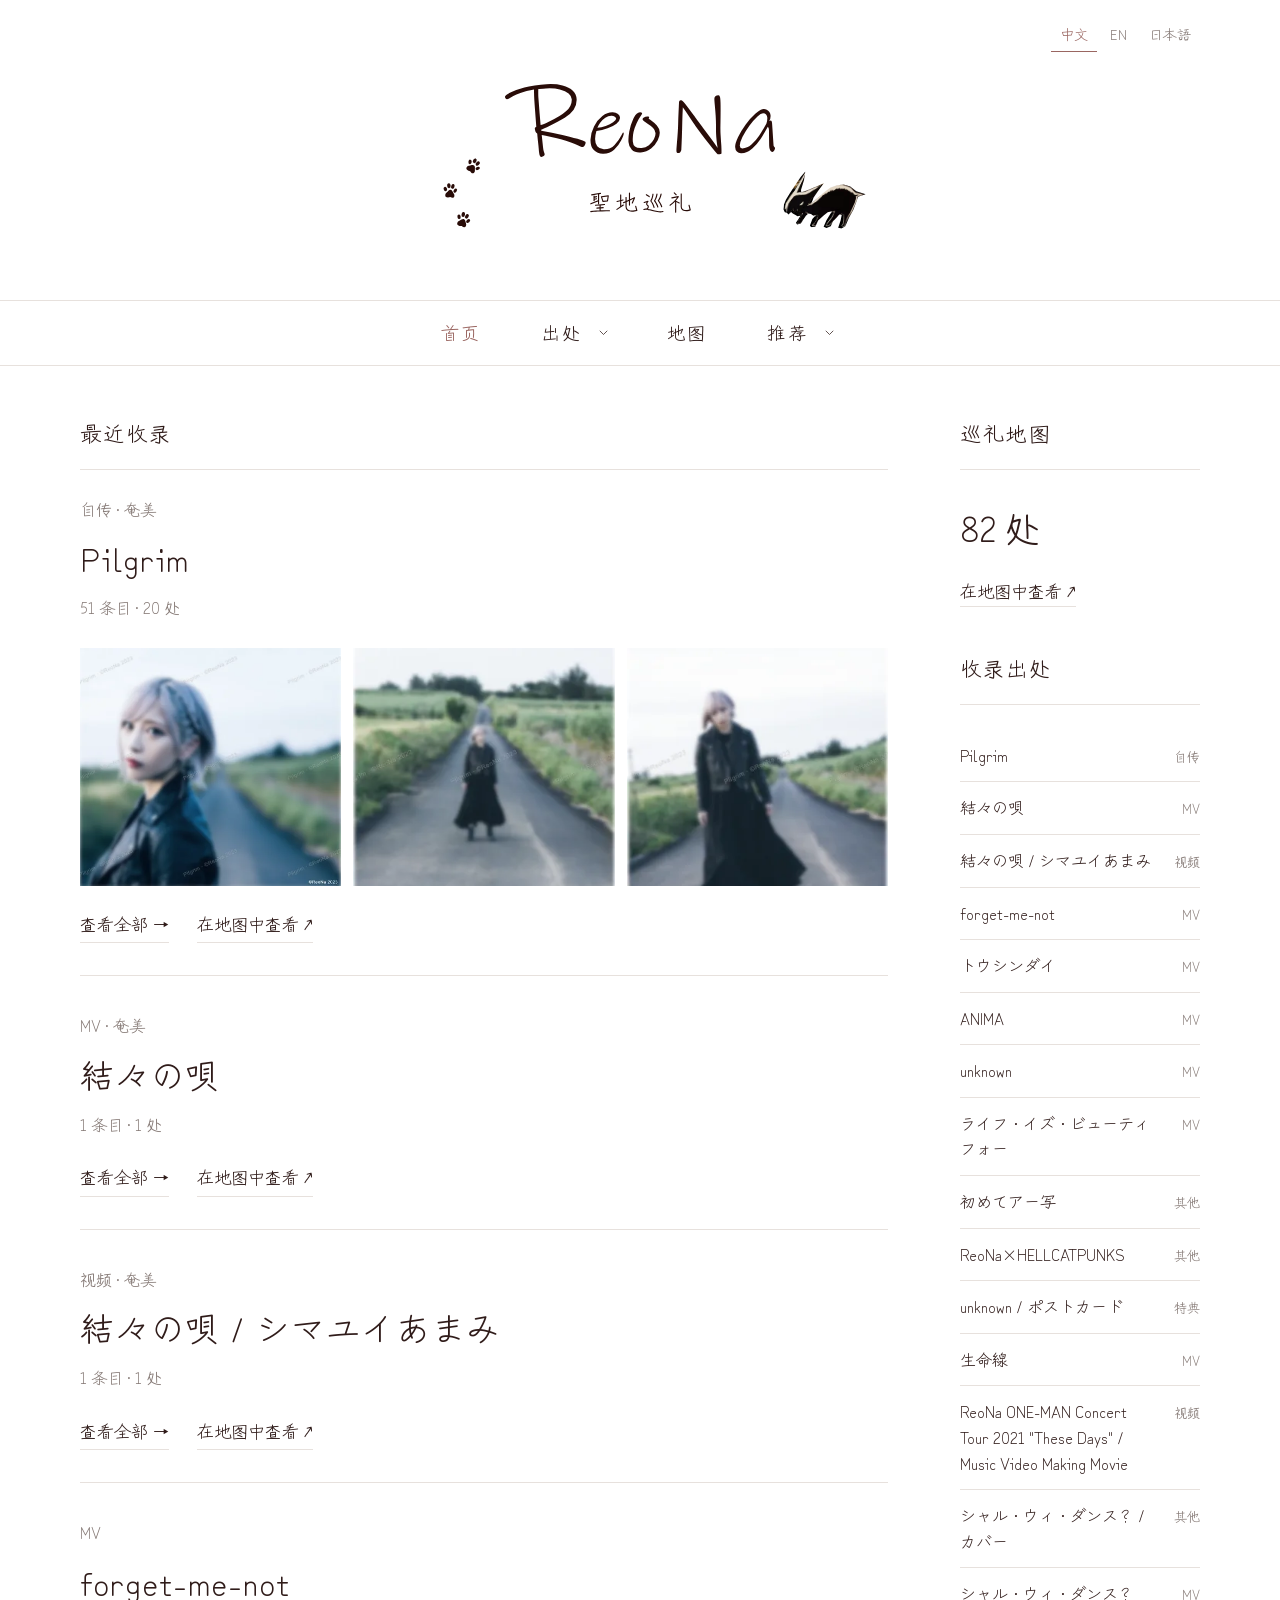
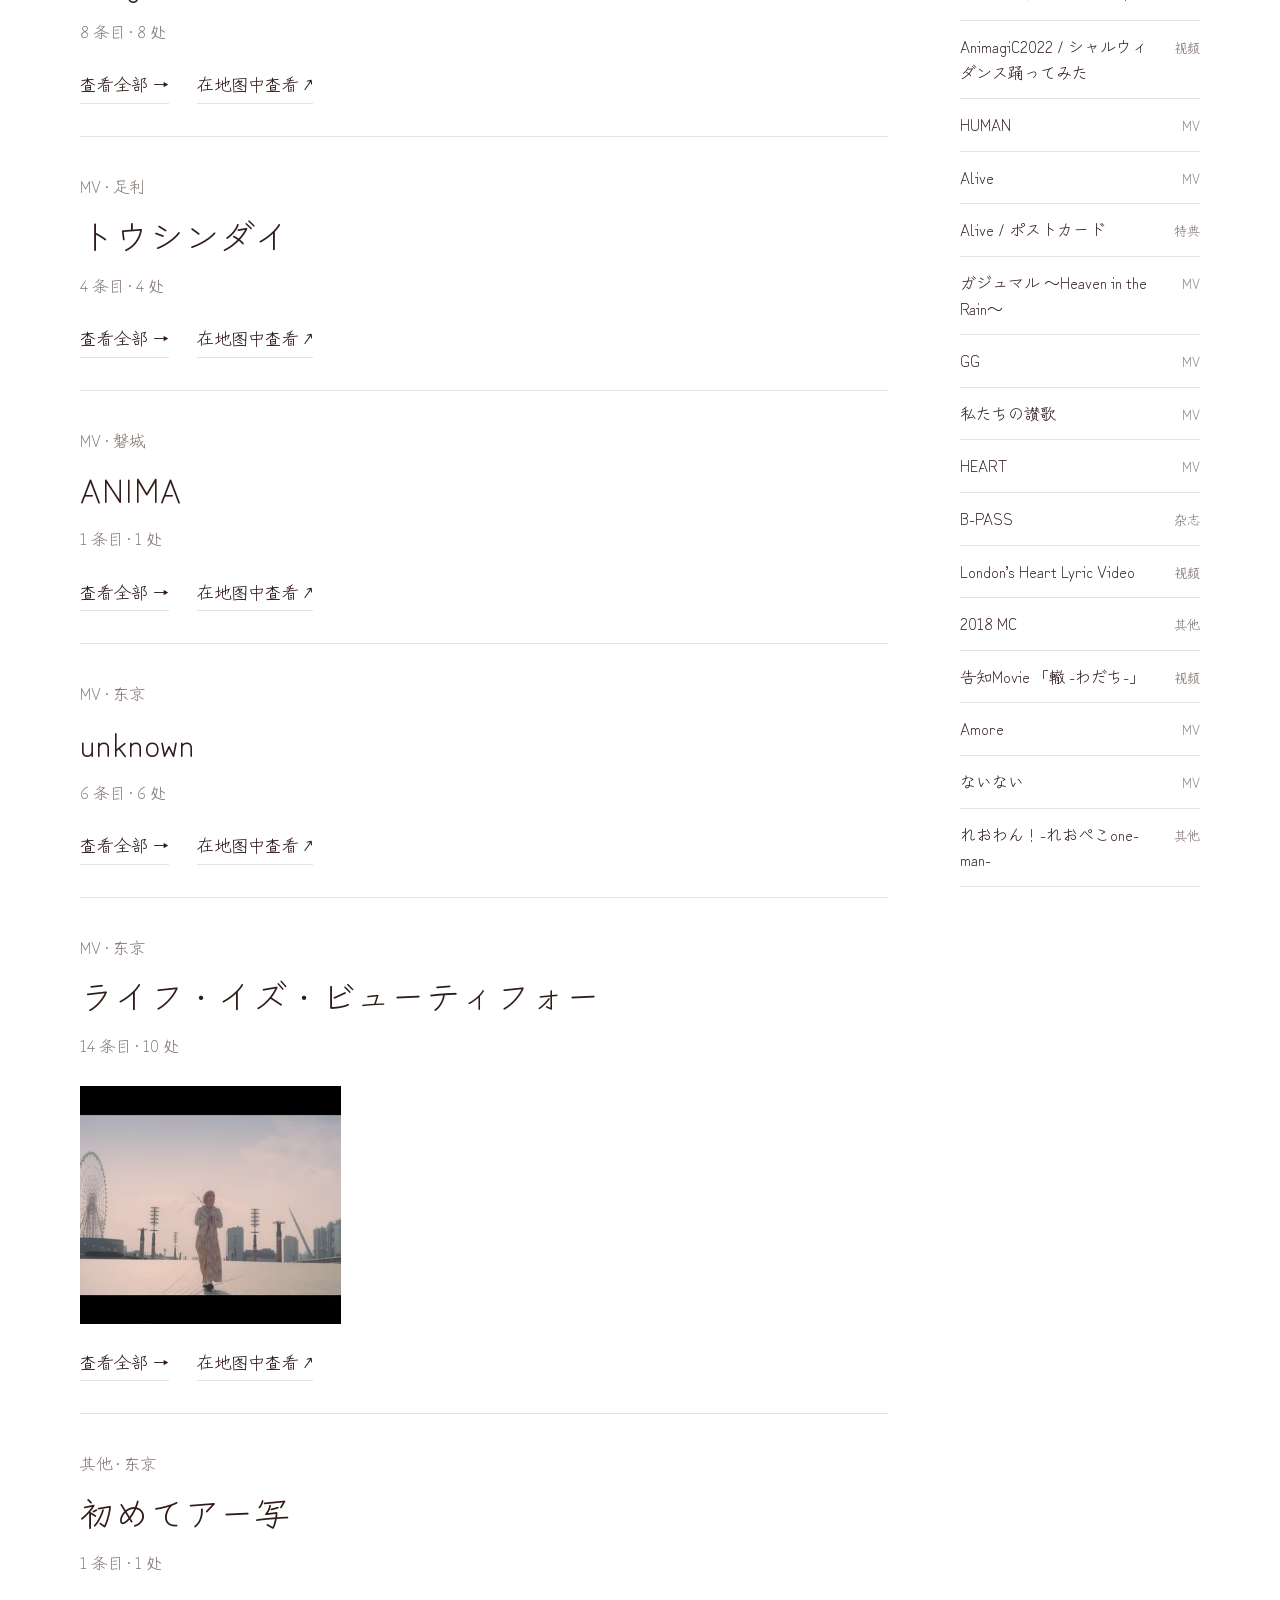
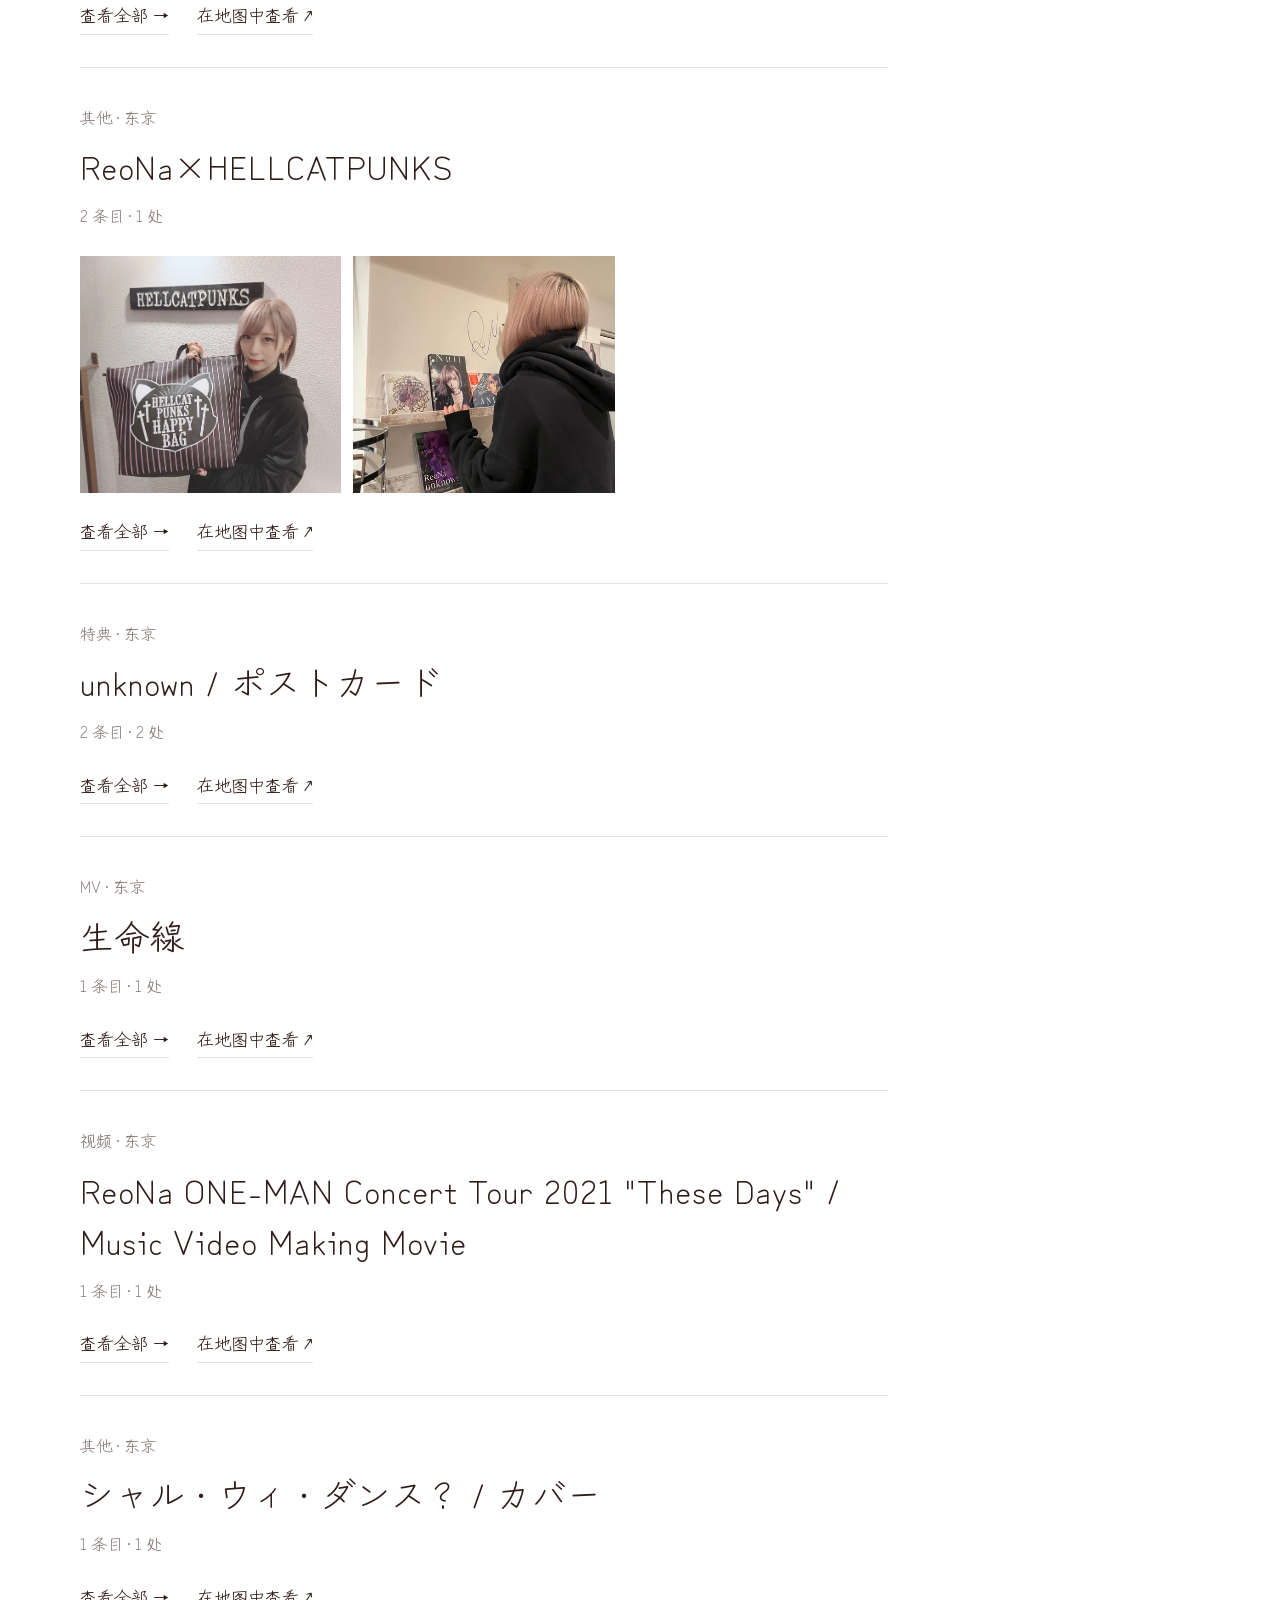
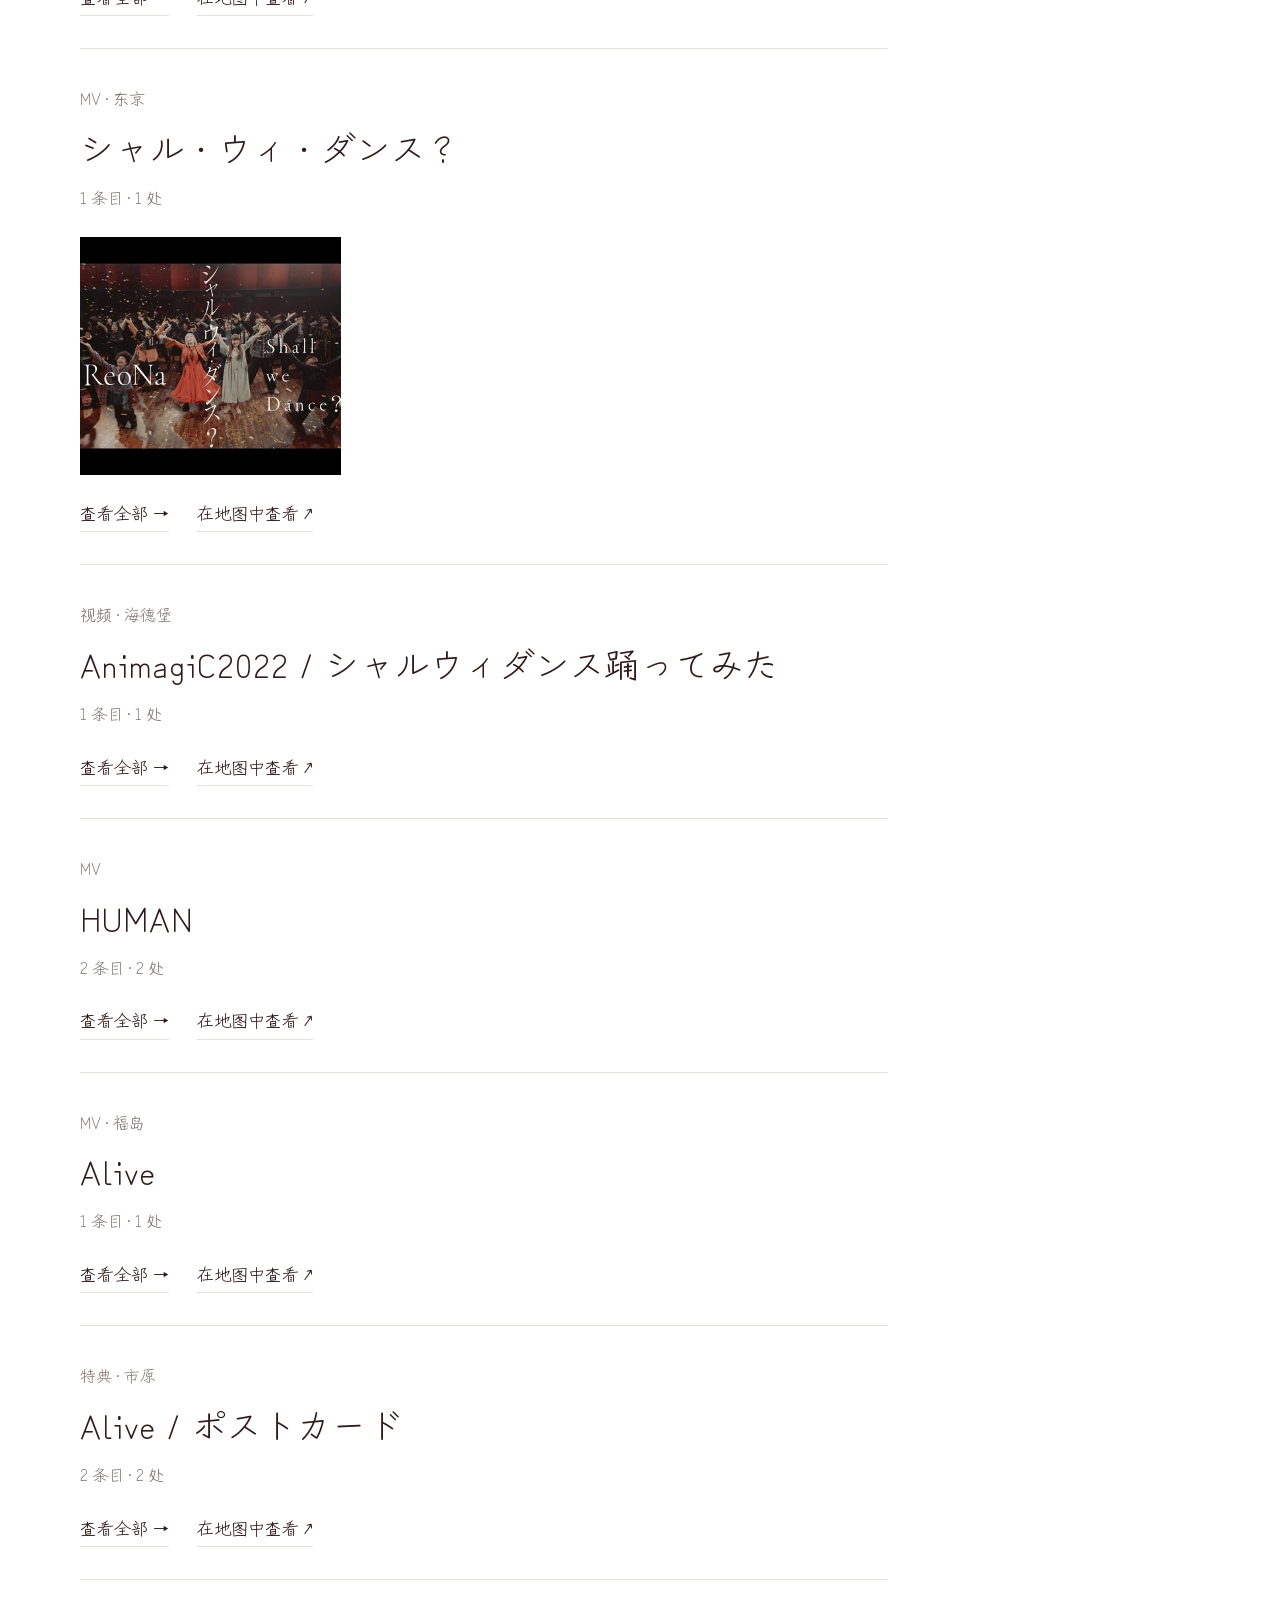
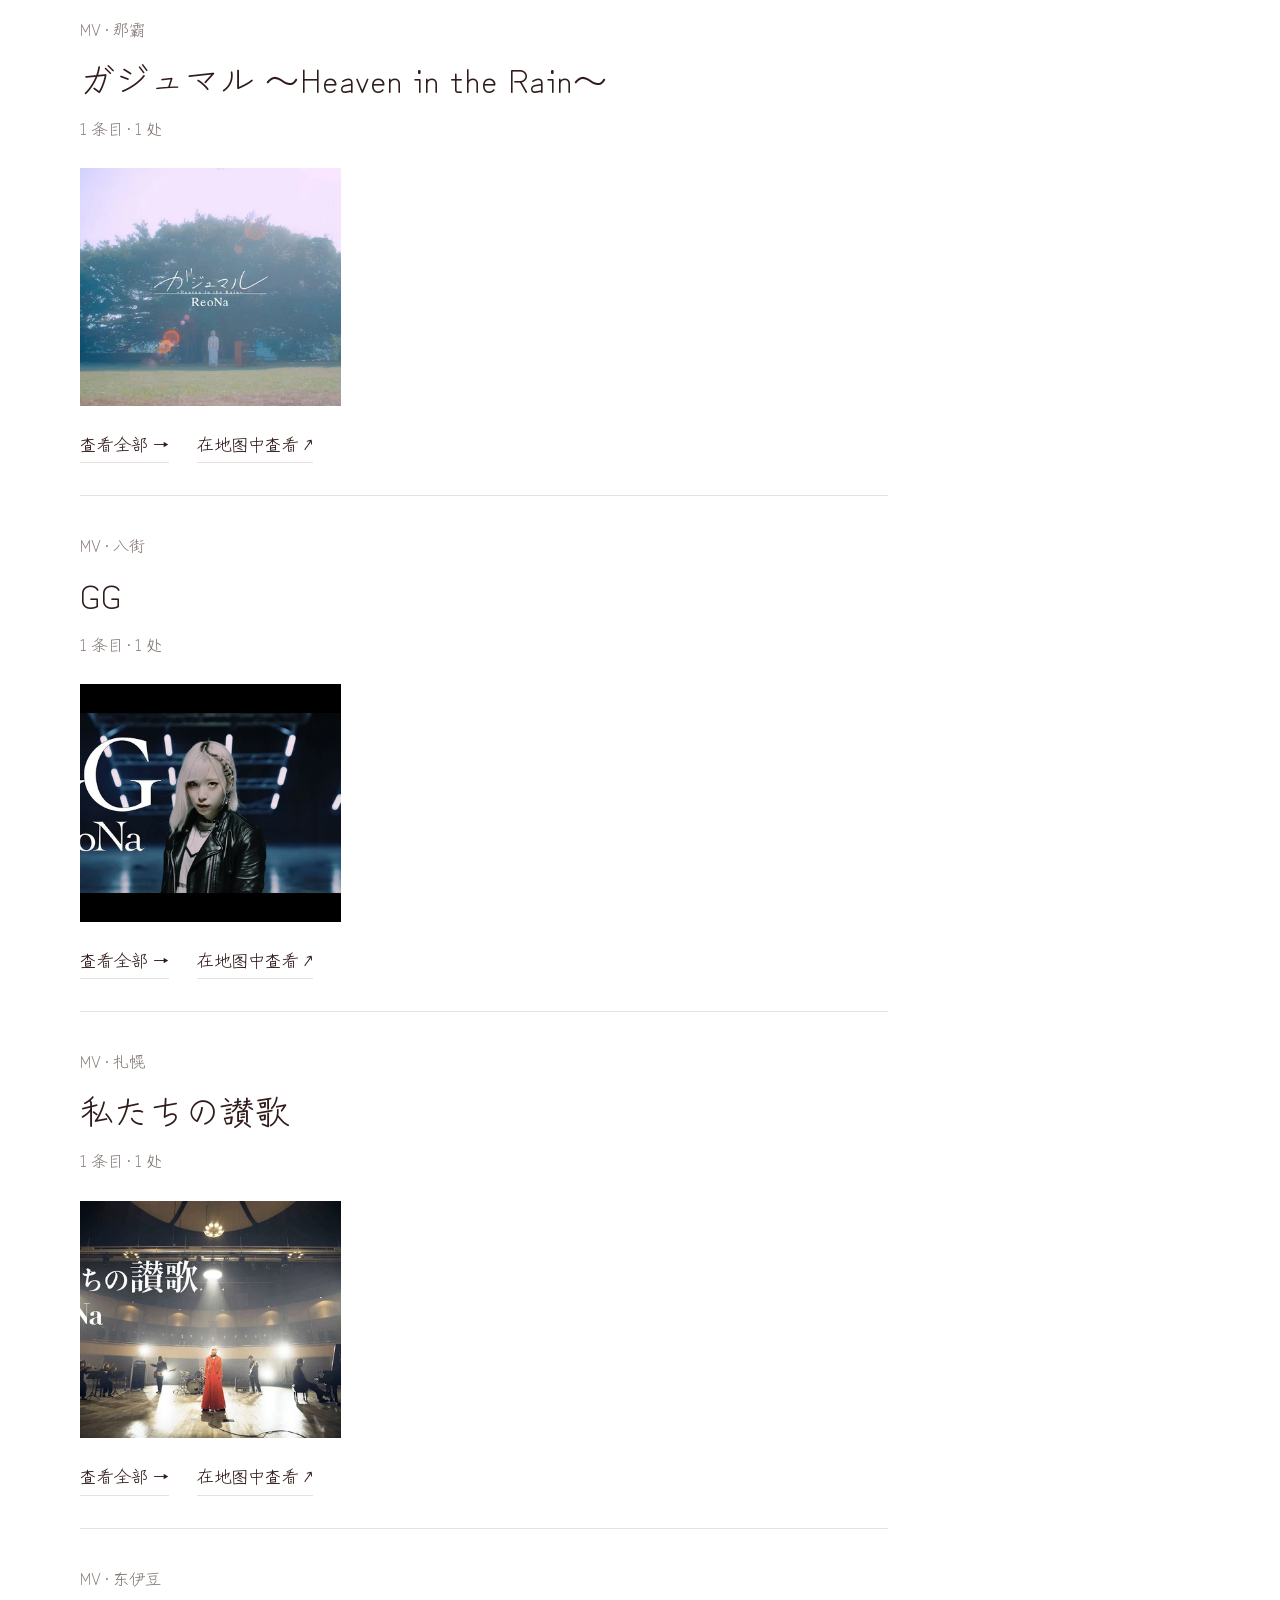
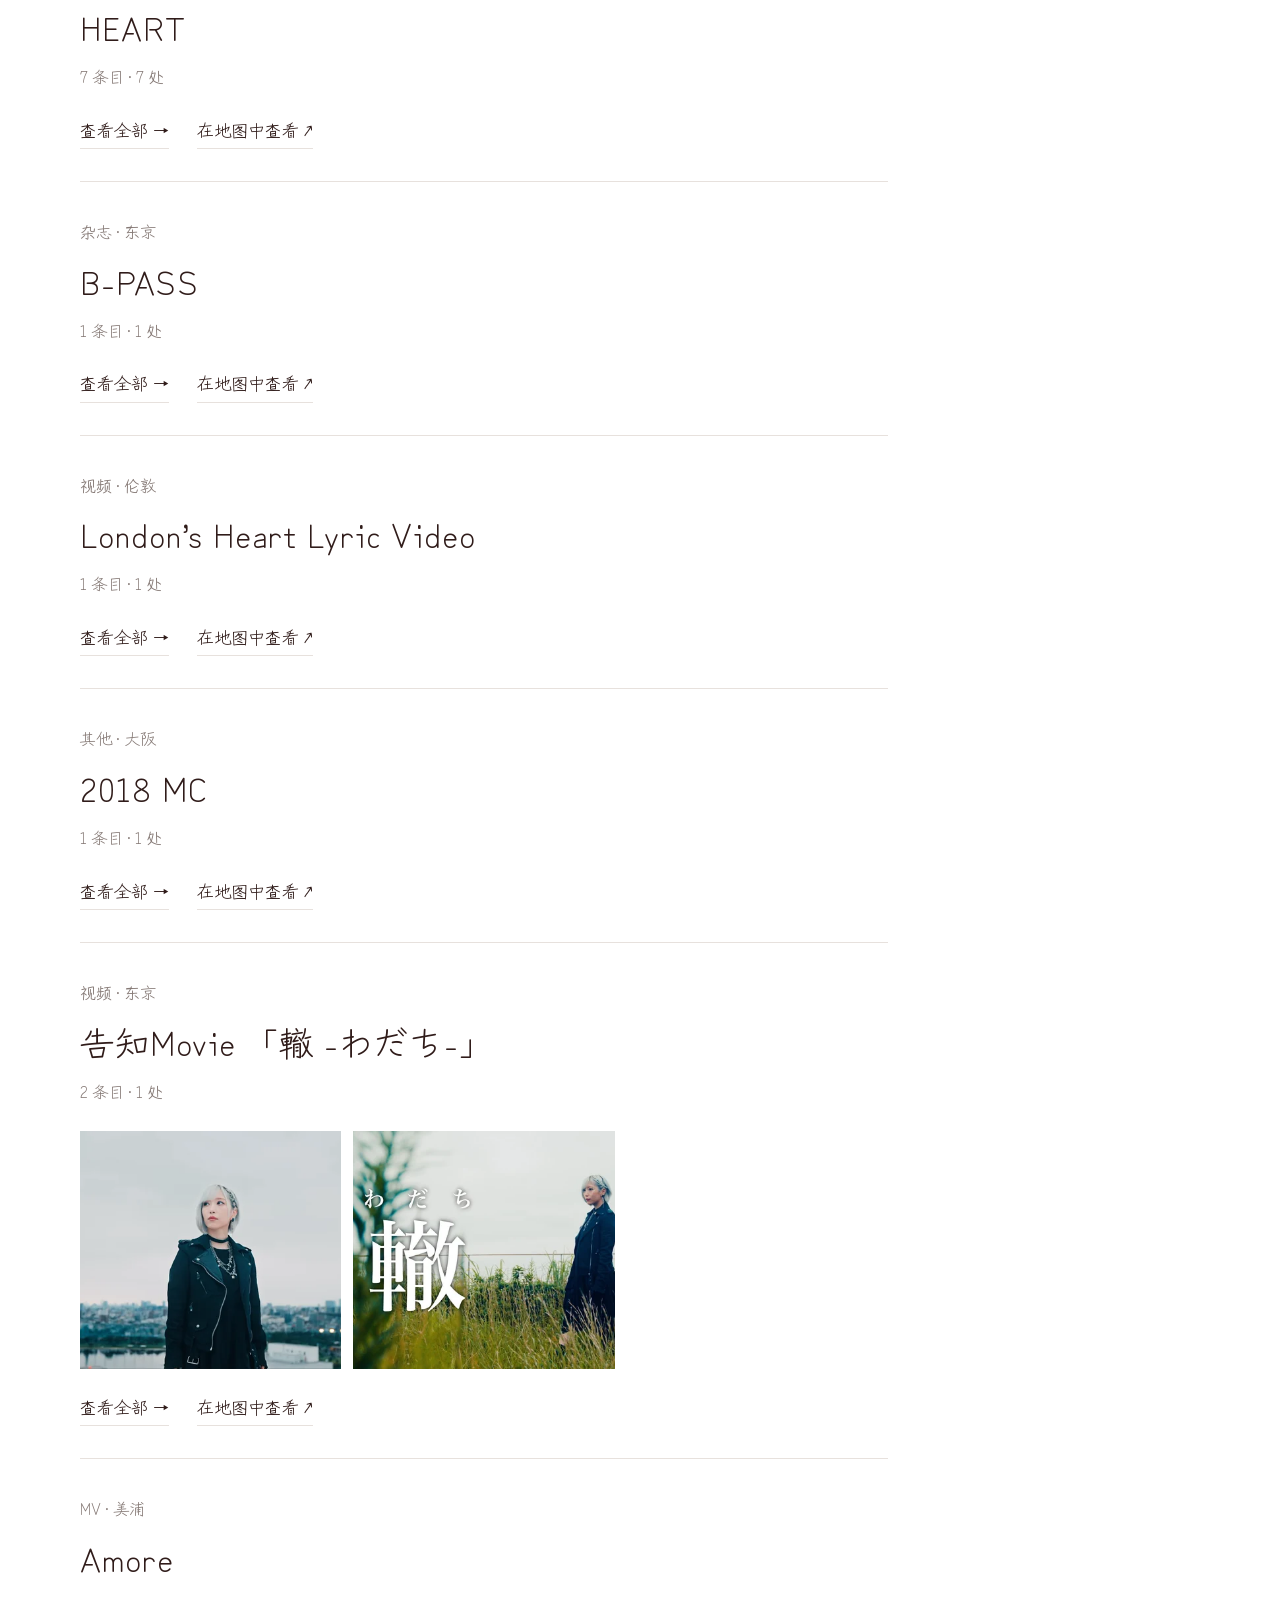
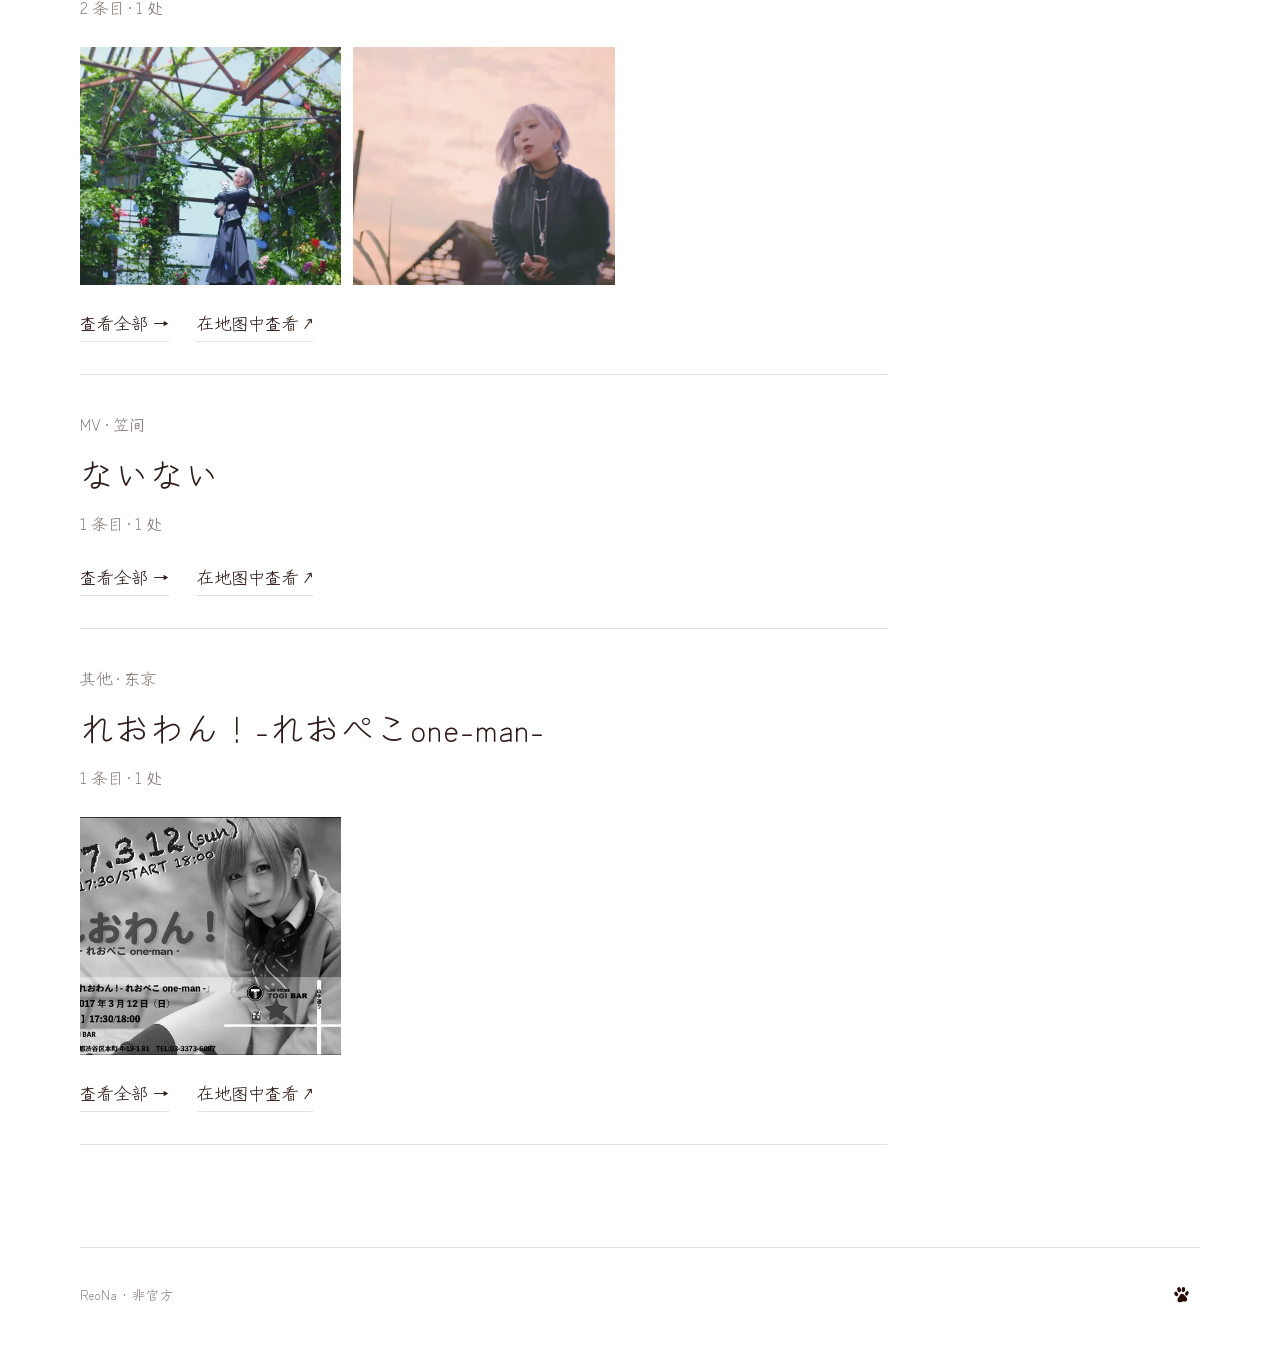
==== commit 10e5ffbf: "Refresh public site from development ed084f1" ====
--- a/index.html
+++ b/index.html
@@ -9,7 +9,7 @@
 <link rel="icon" href="data:,">
 <link rel="preload" href="fonts/pilgrimage-hand-jp.woff" as="font" type="font/woff" crossorigin><link rel="preload" href="fonts/pilgrimage-hand-sc.woff" as="font" type="font/woff" crossorigin><link rel="stylesheet" href="style.css">
 <script src="data.js" defer></script>
-<script src="preview-data.js" defer></script><script src="branding.js" defer></script><script src="source-menu.js" defer></script>
+<script src="preview-data.js" defer></script><script src="branding.js" defer></script><script src="source-menu.js" defer></script><script src="recommendation-categories.js" defer></script><script src="recommendation-nav.mjs" type="module"></script>
 <script src="reference-preview.js" defer></script>
 <script src="app.js" type="module"></script>
 </head>
@@ -27,7 +27,7 @@
   <div class="source-nav-inner"><a class="nav-link home-link" href="index.html" data-i18n="首页">首页</a><div class="source-menu" id="source-menu">
     <button class="source-toggle" id="source-toggle" type="button" aria-expanded="false" aria-controls="source-dropdown"><span data-i18n="出处">出处</span><svg viewBox="0 0 12 8" aria-hidden="true"><path d="m1 1 5 5 5-5"/></svg></button>
     <div class="source-dropdown" id="source-dropdown" hidden><div class="source-options" id="source-options"></div></div>
-  </div><a class="nav-link" href="map.html" data-i18n="地图">地图</a></div>
+  </div><a class="nav-link" href="map.html" data-i18n="地图">地图</a><div class="source-menu" id="recommendation-menu"><button class="source-toggle" id="recommendation-toggle" type="button" aria-expanded="false" aria-controls="recommendation-dropdown"><span data-i18n="推荐">推荐</span><svg viewBox="0 0 12 8" aria-hidden="true"><path d="m1 1 5 5 5-5"/></svg></button><div class="source-dropdown" id="recommendation-dropdown" hidden><div class="source-options" id="recommendation-options"></div></div></div></div>
 </nav>
 <main class="page-width" id="content" tabindex="-1">
 <section id="home-view" class="home-layout"><section class="home-journal" aria-labelledby="home-title"><h2 class="section-title" id="home-title" data-i18n="最近收录">最近收录</h2><div id="home-feed"></div></section><aside class="home-aside"><section><h2 class="section-title" data-i18n="巡礼地图">巡礼地图</h2><p id="home-map-summary" class="home-map-summary"></p><a class="text-link" href="map.html" data-i18n="在地图中查看 ↗">在地图中查看 ↗</a></section><section><h2 class="section-title" data-i18n="收录出处">收录出处</h2><div id="home-sources" class="home-sources"></div></section></aside></section>
--- a/style.css
+++ b/style.css
@@ -85,3 +85,9 @@
 /* Missing source images are intentional data placeholders, without remote image requests. */
 .image-placeholder{display:grid;place-items:center;width:100%;height:100%;min-height:100px;background:#f8f6f2;color:var(--muted);font-size:16px;letter-spacing:1px;text-align:center;padding:20px}.image-placeholder[hidden]{display:none}.home-preview[hidden]{display:none}.home-post h3{overflow-wrap:anywhere}.detail-image-wrap:has(#detail-placeholder:not([hidden])){display:block;height:240px;min-height:160px;padding:40px 50px 0}#detail-placeholder{height:100%}
 @media(max-width:600px){.detail-image-wrap:has(#detail-placeholder:not([hidden])){height:220px;padding:50px 12px 0}.module-title h2{overflow-wrap:anywhere}}
+
+/* Four shared entry points keep dropdowns inside the viewport. */
+#recommendation-dropdown{width:270px}#recommendation-toggle[aria-current=page]{color:var(--accent)}
+@media(max-width:600px){.source-nav-inner{width:calc(100% - 24px)}.source-nav-inner>.nav-link,.source-nav-inner>.source-menu{flex:1;min-width:0}.source-nav-inner>.nav-link{padding-inline:4px;font-size:16px;letter-spacing:0}.source-nav-inner .source-toggle{width:100%;min-width:0;padding:0 5px;gap:5px;font-size:16px;letter-spacing:0}.source-toggle svg{flex-shrink:0}#recommendation-dropdown{width:100%}.source-dropdown{padding-inline:22px}html[lang=ja] .source-nav-inner>.source-menu:last-child{flex:1.35}}
+
+@media(max-width:600px){.source-nav-inner{display:grid;grid-template-columns:1fr 1.2fr .8fr 1.25fr}.source-nav-inner .source-toggle{white-space:nowrap}html[lang=ja] .source-nav-inner{grid-template-columns:1fr 1fr .8fr 1.5fr}}
